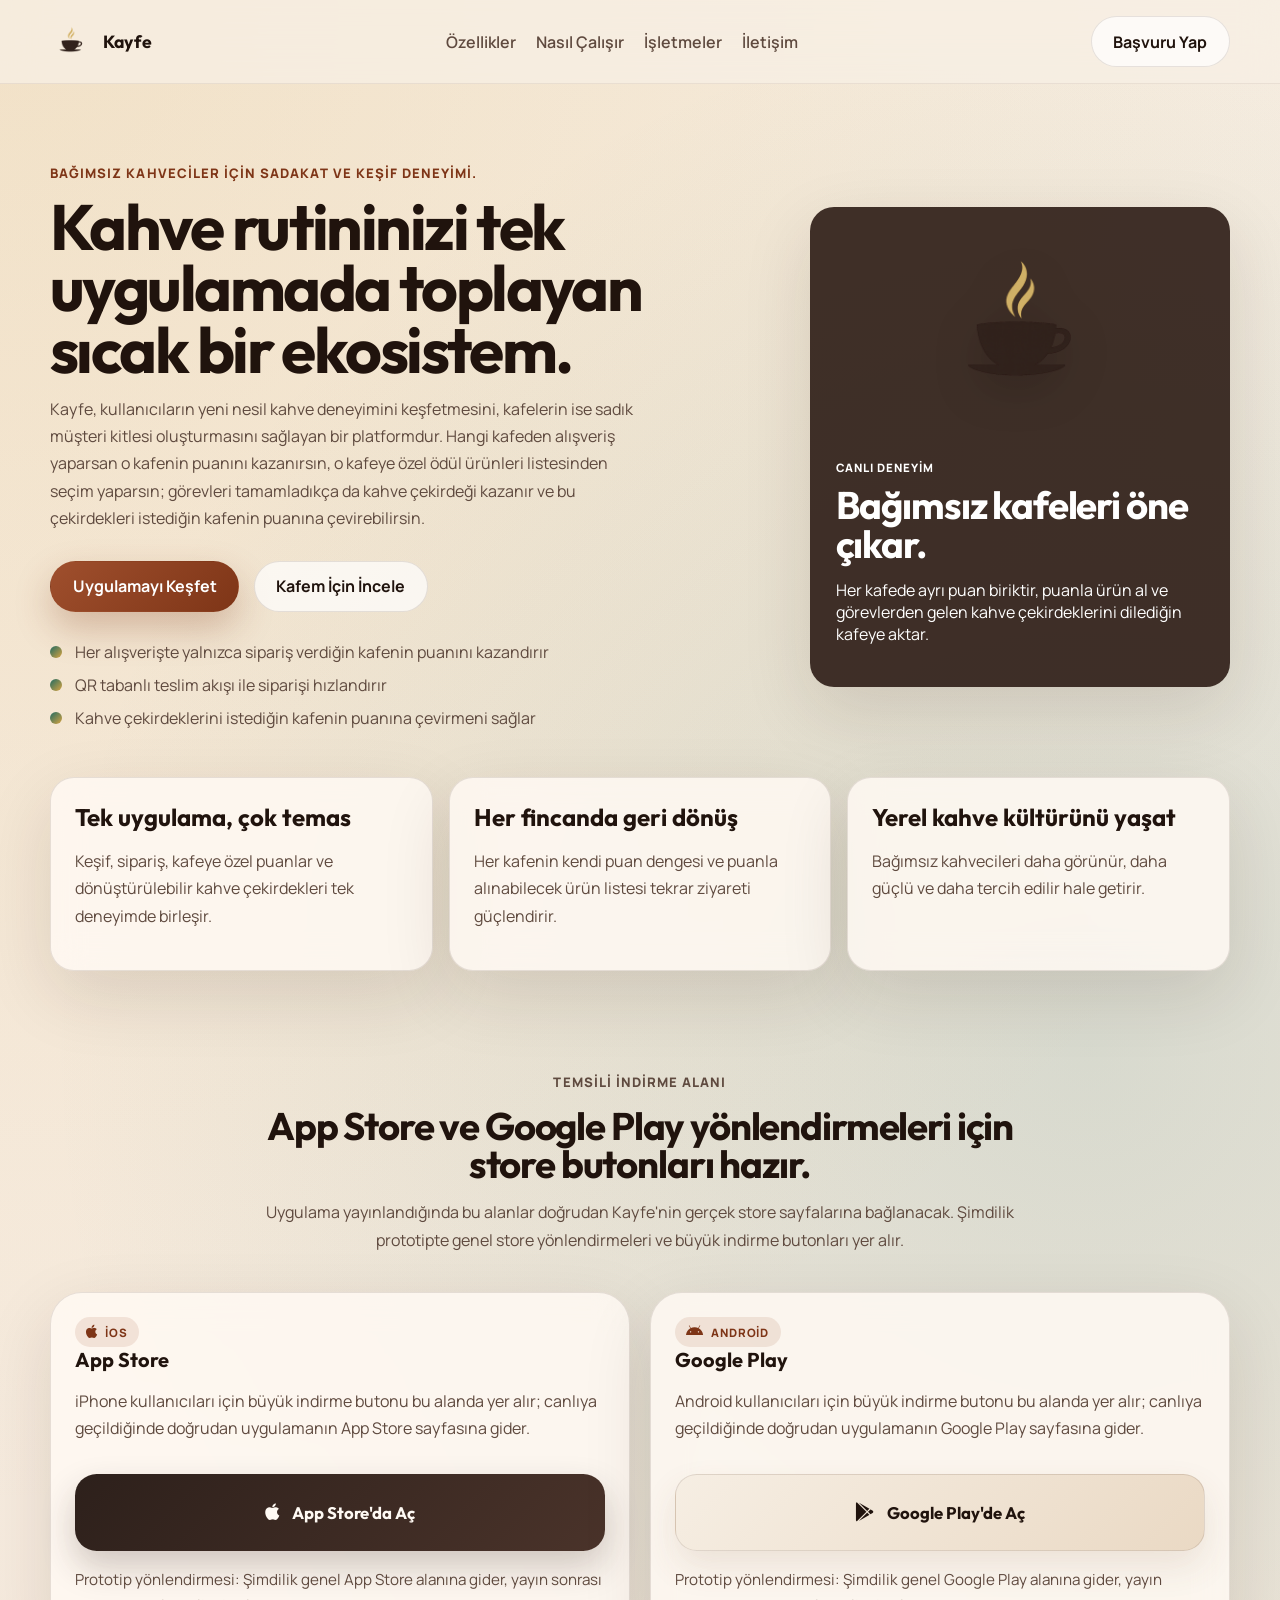
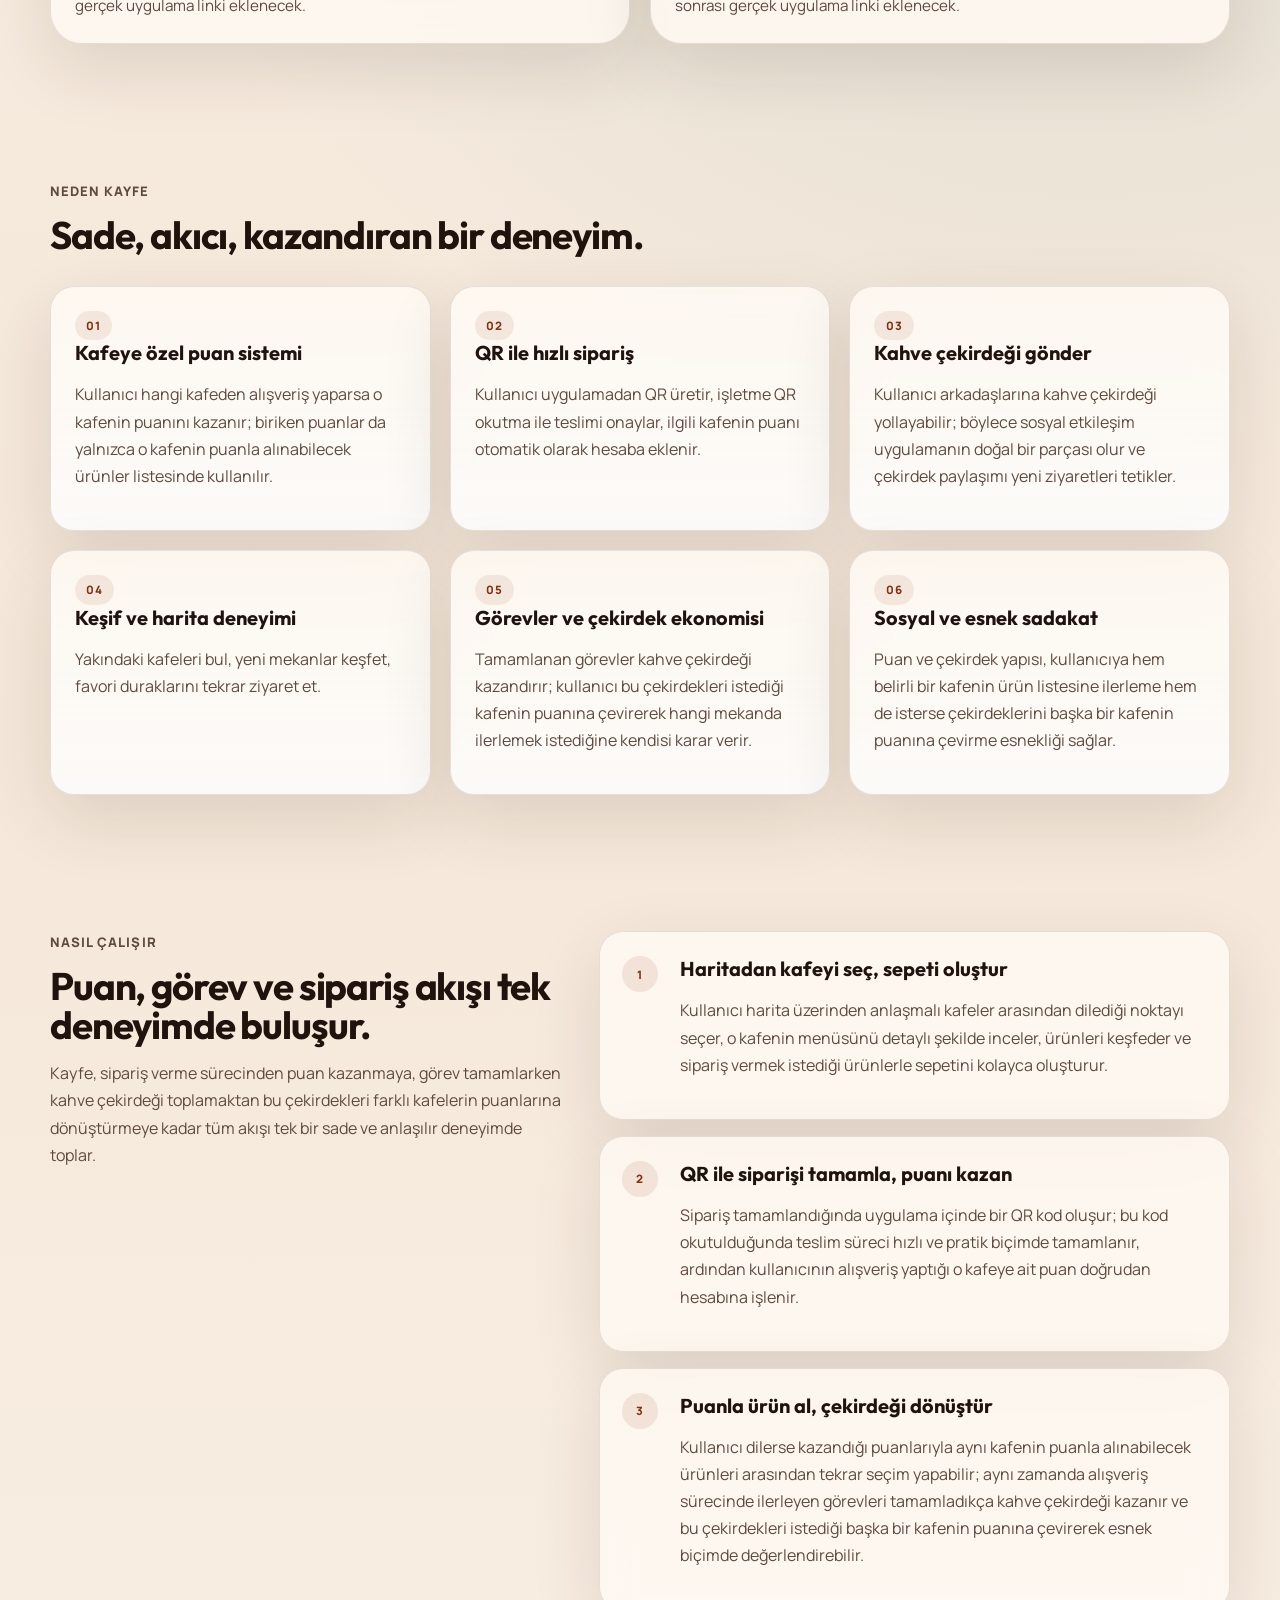
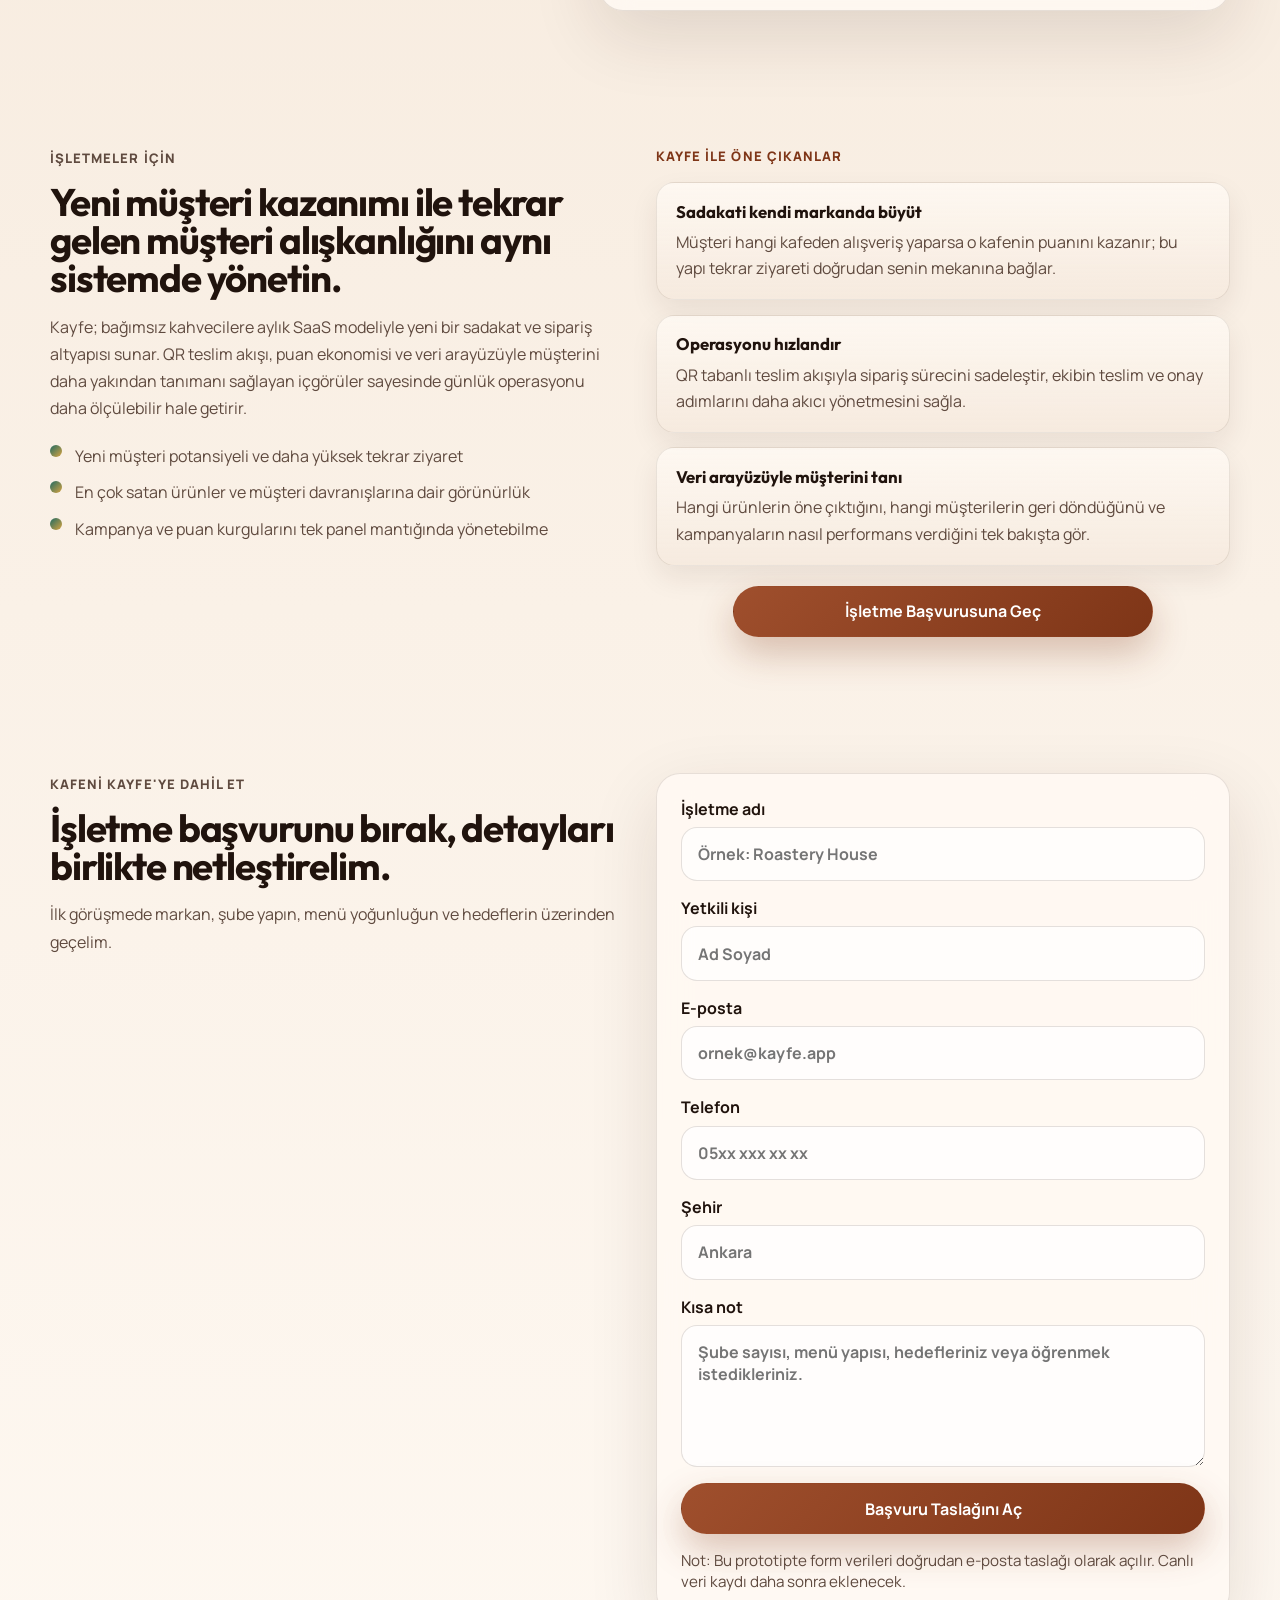
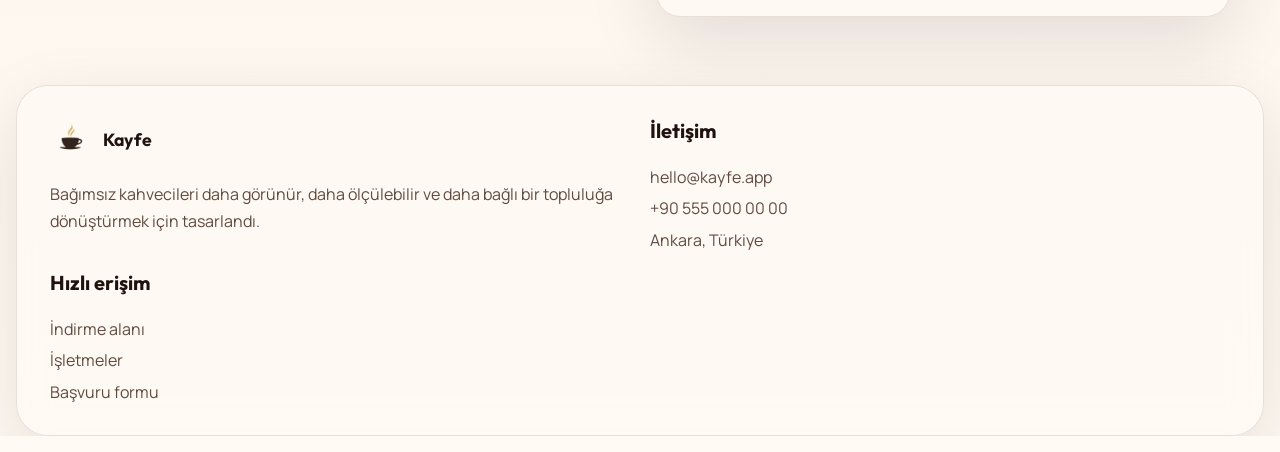
==== index.html @ 82a454d1 "content changes" ====
<!DOCTYPE html>
<html lang="tr">
<head>
    <meta charset="UTF-8">
    <meta name="viewport" content="width=device-width, initial-scale=1.0">
    <meta name="description" content="Kayfe, bağımsız kahvecileri tek platformda buluşturan sadakat ve sipariş deneyimi için hazırlanan landing page prototipidir.">
    <title>Kayfe | Bağımsız Kahveciler İçin Yeni Nesil Deneyim</title>
    <link rel="icon" type="image/png" href="imgs/kayfe-favicon.png">
    <link rel="preconnect" href="https://fonts.googleapis.com">
    <link rel="preconnect" href="https://fonts.gstatic.com" crossorigin>
    <link rel="stylesheet" href="https://cdnjs.cloudflare.com/ajax/libs/font-awesome/6.7.2/css/all.min.css" integrity="sha512-Evv84Mr4kqVGRNSgIGL/F/aIDqQb7xQ2vcrdIwxfjThSH8CSR7PBEakCr51Ck+w+/U6swU2Im1vVX0SVk9ABhg==" crossorigin="anonymous" referrerpolicy="no-referrer">
    <link href="https://fonts.googleapis.com/css2?family=Outfit:wght@300;400;500;600;700;800&family=Manrope:wght@400;500;600;700&display=swap" rel="stylesheet">
    <link rel="stylesheet" href="css/styles.css">
</head>
<body>
    <div class="page-shell">
        <header class="site-header">
            <div class="container nav-wrap">
                <a class="brand" href="#hero" aria-label="Kayfe ana sayfa">
                    <span class="brand-mark">
                        <img src="imgs/kayfe-logo.png" alt="Kayfe logosu">
                    </span>
                    <span class="brand-text">Kayfe</span>
                </a>
                <nav class="site-nav" aria-label="Ana navigasyon">
                    <a href="#features">Özellikler</a>
                    <a href="#how-it-works">Nasıl Çalışır</a>
                    <a href="#business">İşletmeler</a>
                    <a href="#contact">İletişim</a>
                </nav>
                <a class="button button-secondary nav-cta" href="#application">Başvuru Yap</a>
            </div>
        </header>

        <main>
            <section class="hero" id="hero">
                <div class="container hero-grid">
                    <div class="hero-copy">
                        <p class="eyebrow">Bağımsız kahveciler için sadakat ve keşif deneyimi.</p>
                        <h1>Kahve rutininizi tek uygulamada toplayan sıcak bir ekosistem.</h1>
                        <p class="hero-text">Kayfe, kullanıcıların yeni nesil kahve deneyimini keşfetmesini, kafelerin ise sadık müşteri kitlesi oluşturmasını sağlayan bir platformdur. Hangi kafeden alışveriş yaparsan o kafenin puanını kazanırsın, o kafeye özel ödül ürünleri listesinden seçim yaparsın; görevleri tamamladıkça da kahve çekirdeği kazanır ve bu çekirdekleri istediğin kafenin puanına çevirebilirsin.</p>
                        <div class="hero-actions">
                            <a class="button button-primary" href="#downloads">Uygulamayı Keşfet</a>
                            <a class="button button-ghost" href="#business">Kafem İçin İncele</a>
                        </div>
                        <ul class="hero-points" aria-label="Önemli avantajlar">
                            <li>Her alışverişte yalnızca sipariş verdiğin kafenin puanını kazandırır</li>
                            <li>QR tabanlı teslim akışı ile siparişi hızlandırır</li>
                            <li>Kahve çekirdeklerini istediğin kafenin puanına çevirmeni sağlar</li>
                        </ul>
                    </div>

                    <div class="hero-visual" aria-label="Kayfe uygulama önizlemesi">
                        <div class="hero-card hero-card-primary">
                            <div class="hero-emblem" aria-hidden="true">
                                <img src="imgs/kayfe-logo.png" alt="">
                            </div>
                            <p class="card-kicker">Canlı deneyim</p>
                            <h2>Bağımsız kafeleri öne çıkar.</h2>
                            <p>Her kafede ayrı puan biriktir, puanla ürün al ve görevlerden gelen kahve çekirdeklerini dilediğin kafeye aktar.</p>
                        </div>
                    </div>
                </div>
            </section>

            <section class="stats-strip" aria-label="Kayfe değerleri">
                <div class="container stats-grid">
                    <article>
                        <strong>Tek uygulama, çok temas</strong>
                        <p>Keşif, sipariş, kafeye özel puanlar ve dönüştürülebilir kahve çekirdekleri tek deneyimde birleşir.</p>
                    </article>
                    <article>
                        <strong>Her fincanda geri dönüş</strong>
                        <p>Her kafenin kendi puan dengesi ve puanla alınabilecek ürün listesi tekrar ziyareti güçlendirir.</p>
                    </article>
                    <article>
                        <strong>Yerel kahve kültürünü yaşat</strong>
                        <p>Bağımsız kahvecileri daha görünür, daha güçlü ve daha tercih edilir hale getirir.</p>
                    </article>
                </div>
            </section>

            <section class="section downloads" id="downloads">
                <div class="container">
                    <div class="section-heading centered">
                        <p class="eyebrow">Temsili indirme alanı</p>
                        <h2>App Store ve Google Play yönlendirmeleri için store butonları hazır.</h2>
                        <p>Uygulama yayınlandığında bu alanlar doğrudan Kayfe'nin gerçek store sayfalarına bağlanacak. Şimdilik prototipte genel store yönlendirmeleri ve büyük indirme butonları yer alır.</p>
                    </div>
                    <div class="download-grid">
                        <article class="qr-card">
                            <div class="qr-copy">
                                <span class="store-badge">
                                    <i class="fa-brands fa-apple" aria-hidden="true"></i>
                                    <span>iOS</span>
                                </span>
                                <h3>App Store</h3>
                                <p>iPhone kullanıcıları için büyük indirme butonu bu alanda yer alır; canlıya geçildiğinde doğrudan uygulamanın App Store sayfasına gider.</p>
                            </div>
                            <a class="store-cta store-cta-apple" href="https://apps.apple.com/" target="_blank" rel="noopener noreferrer" aria-label="App Store alanına git">
                                <i class="fa-brands fa-apple" aria-hidden="true"></i>
                                <span>App Store'da Aç</span>
                            </a>
                            <p class="qr-note">Prototip yönlendirmesi: Şimdilik genel App Store alanına gider, yayın sonrası gerçek uygulama linki eklenecek.</p>
                        </article>
                        <article class="qr-card">
                            <div class="qr-copy">
                                <span class="store-badge">
                                    <i class="fa-brands fa-android" aria-hidden="true"></i>
                                    <span>Android</span>
                                </span>
                                <h3>Google Play</h3>
                                <p>Android kullanıcıları için büyük indirme butonu bu alanda yer alır; canlıya geçildiğinde doğrudan uygulamanın Google Play sayfasına gider.</p>
                            </div>
                            <a class="store-cta store-cta-google" href="https://play.google.com/store" target="_blank" rel="noopener noreferrer" aria-label="Google Play alanına git">
                                <i class="fa-brands fa-google-play" aria-hidden="true"></i>
                                <span>Google Play'de Aç</span>
                            </a>
                            <p class="qr-note">Prototip yönlendirmesi: Şimdilik genel Google Play alanına gider, yayın sonrası gerçek uygulama linki eklenecek.</p>
                        </article>
                    </div>
                </div>
            </section>

            <section class="section features" id="features">
                <div class="container">
                    <div class="section-heading">
                        <p class="eyebrow">Neden Kayfe</p>
                        <h2>Sade, akıcı, kazandıran bir deneyim.</h2>
                    </div>
                    <div class="feature-grid">
                        <article class="feature-card accent-a">
                            <span class="feature-index">01</span>
                            <h3>Kafeye özel puan sistemi</h3>
                            <p>Kullanıcı hangi kafeden alışveriş yaparsa o kafenin puanını kazanır; biriken puanlar da yalnızca o kafenin puanla alınabilecek ürünler listesinde kullanılır.</p>
                        </article>
                        <article class="feature-card accent-b">
                            <span class="feature-index">02</span>
                            <h3>QR ile hızlı sipariş</h3>
                            <p>Kullanıcı uygulamadan QR üretir, işletme QR okutma ile teslimi onaylar, ilgili kafenin puanı otomatik olarak hesaba eklenir.</p>
                        </article>
                        <article class="feature-card accent-c">
                            <span class="feature-index">03</span>
                            <h3>Kahve çekirdeği gönder</h3>
                            <p>Kullanıcı arkadaşlarına kahve çekirdeği yollayabilir; böylece sosyal etkileşim uygulamanın doğal bir parçası olur ve çekirdek paylaşımı yeni ziyaretleri tetikler.</p>
                        </article>
                        <article class="feature-card accent-d">
                            <span class="feature-index">04</span>
                            <h3>Keşif ve harita deneyimi</h3>
                            <p>Yakındaki kafeleri bul, yeni mekanlar keşfet, favori duraklarını tekrar ziyaret et.</p>
                        </article>
                        <article class="feature-card accent-e">
                            <span class="feature-index">05</span>
                            <h3>Görevler ve çekirdek ekonomisi</h3>
                            <p>Tamamlanan görevler kahve çekirdeği kazandırır; kullanıcı bu çekirdekleri istediği kafenin puanına çevirerek hangi mekanda ilerlemek istediğine kendisi karar verir.</p>
                        </article>
                        <article class="feature-card accent-f">
                            <span class="feature-index">06</span>
                            <h3>Sosyal ve esnek sadakat</h3>
                            <p>Puan ve çekirdek yapısı, kullanıcıya hem belirli bir kafenin ürün listesine ilerleme hem de isterse çekirdeklerini başka bir kafenin puanına çevirme esnekliği sağlar.</p>
                        </article>
                    </div>
                </div>
            </section>

            <section class="section how-it-works" id="how-it-works">
                <div class="container how-grid">
                    <div class="section-heading">
                        <p class="eyebrow">Nasıl Çalışır</p>
                        <h2>Puan, görev ve sipariş akışı tek deneyimde buluşur.</h2>
                        <p>Kayfe, sipariş verme sürecinden puan kazanmaya, görev tamamlarken kahve çekirdeği toplamaktan bu çekirdekleri farklı kafelerin puanlarına dönüştürmeye kadar tüm akışı tek bir sade ve anlaşılır deneyimde toplar.</p>
                    </div>
                    <div class="steps">
                        <article class="step-card">
                            <span class="step-number">1</span>
                            <h3>Haritadan kafeyi seç, sepeti oluştur</h3>
                            <p>Kullanıcı harita üzerinden anlaşmalı kafeler arasından dilediği noktayı seçer, o kafenin menüsünü detaylı şekilde inceler, ürünleri keşfeder ve sipariş vermek istediği ürünlerle sepetini kolayca oluşturur.</p>
                        </article>
                        <article class="step-card">
                            <span class="step-number">2</span>
                            <h3>QR ile siparişi tamamla, puanı kazan</h3>
                            <p>Sipariş tamamlandığında uygulama içinde bir QR kod oluşur; bu kod okutulduğunda teslim süreci hızlı ve pratik biçimde tamamlanır, ardından kullanıcının alışveriş yaptığı o kafeye ait puan doğrudan hesabına işlenir.</p>
                        </article>
                        <article class="step-card">
                            <span class="step-number">3</span>
                            <h3>Puanla ürün al, çekirdeği dönüştür</h3>
                            <p>Kullanıcı dilerse kazandığı puanlarıyla aynı kafenin puanla alınabilecek ürünleri arasından tekrar seçim yapabilir; aynı zamanda alışveriş sürecinde ilerleyen görevleri tamamladıkça kahve çekirdeği kazanır ve bu çekirdekleri istediği başka bir kafenin puanına çevirerek esnek biçimde değerlendirebilir.</p>
                        </article>
                    </div>
                </div>
            </section>

            <section class="section business" id="business">
                <div class="container business-grid">
                    <div class="business-copy">
                        <p class="eyebrow">İşletmeler için</p>
                        <h2>Yeni müşteri kazanımı ile tekrar gelen müşteri alışkanlığını aynı sistemde yönetin.</h2>
                        <p>Kayfe; bağımsız kahvecilere aylık SaaS modeliyle yeni bir sadakat ve sipariş altyapısı sunar. QR teslim akışı, puan ekonomisi ve veri arayüzüyle müşterini daha yakından tanımanı sağlayan içgörüler sayesinde günlük operasyonu daha ölçülebilir hale getirir.</p>
                        <ul class="check-list">
                            <li>Yeni müşteri potansiyeli ve daha yüksek tekrar ziyaret</li>
                            <li>En çok satan ürünler ve müşteri davranışlarına dair görünürlük</li>
                            <li>Kampanya ve puan kurgularını tek panel mantığında yönetebilme</li>
                        </ul>
                    </div>
                    <aside class="business-panel">
                        <div class="business-stack">
                            <p class="eyebrow business-panel-eyebrow">Kayfe ile öne çıkanlar</p>
                            <article class="business-mini-card">
                                <strong>Sadakati kendi markanda büyüt</strong>
                                <p>Müşteri hangi kafeden alışveriş yaparsa o kafenin puanını kazanır; bu yapı tekrar ziyareti doğrudan senin mekanına bağlar.</p>
                            </article>
                            <article class="business-mini-card">
                                <strong>Operasyonu hızlandır</strong>
                                <p>QR tabanlı teslim akışıyla sipariş sürecini sadeleştir, ekibin teslim ve onay adımlarını daha akıcı yönetmesini sağla.</p>
                            </article>
                            <article class="business-mini-card">
                                <strong>Veri arayüzüyle müşterini tanı</strong>
                                <p>Hangi ürünlerin öne çıktığını, hangi müşterilerin geri döndüğünü ve kampanyaların nasıl performans verdiğini tek bakışta gör.</p>
                            </article>
                        </div>
                        <a class="button button-primary button-full" href="#application">İşletme Başvurusuna Geç</a>
                    </aside>
                </div>
            </section>

            <section class="section application" id="application">
                <div class="container application-grid">
                    <div class="application-copy">
                        <p class="eyebrow">Kafeni Kayfe'ye dahil et</p>
                        <h2>İşletme başvurunu bırak, detayları birlikte netleştirelim.</h2>
                        <p>İlk görüşmede markan, şube yapın, menü yoğunluğun ve hedeflerin üzerinden geçelim.</p>
                    </div>
                    <form class="application-form" action="mailto:partners@kayfe.app?subject=Kayfe%20İşletme%20Başvurusu" method="post" enctype="text/plain">
                        <label>
                            İşletme adı
                            <input type="text" name="İşletme Adı" placeholder="Örnek: Roastery House" required>
                        </label>
                        <label>
                            Yetkili kişi
                            <input type="text" name="Yetkili Kişi" placeholder="Ad Soyad" required>
                        </label>
                        <label>
                            E-posta
                            <input type="email" name="E-posta" placeholder="ornek@kayfe.app" required>
                        </label>
                        <label>
                            Telefon
                            <input type="tel" name="Telefon" placeholder="05xx xxx xx xx" required>
                        </label>
                        <label>
                            Şehir
                            <input type="text" name="Şehir" placeholder="Ankara" required>
                        </label>
                        <label>
                            Kısa not
                            <textarea name="Not" rows="5" placeholder="Şube sayısı, menü yapısı, hedefleriniz veya öğrenmek istedikleriniz."></textarea>
                        </label>
                        <button class="button button-primary button-full" type="submit">Başvuru Taslağını Aç</button>
                        <p class="form-note">Not: Bu prototipte form verileri doğrudan e-posta taslağı olarak açılır. Canlı veri kaydı daha sonra eklenecek.</p>
                    </form>
                </div>
            </section>
        </main>

        <footer class="site-footer" id="contact">
            <div class="container footer-grid">
                <div>
                    <a class="brand footer-brand" href="#hero">
                        <span class="brand-mark">
                            <img src="imgs/kayfe-logo.png" alt="Kayfe logosu">
                        </span>
                        <span class="brand-text">Kayfe</span>
                    </a>
                    <p>Bağımsız kahvecileri daha görünür, daha ölçülebilir ve daha bağlı bir topluluğa dönüştürmek için tasarlandı.</p>
                </div>
                <div>
                    <h3>İletişim</h3>
                    <ul class="footer-list">
                        <li><a href="mailto:hello@kayfe.app">hello@kayfe.app</a></li>
                        <li><a href="tel:+905550000000">+90 555 000 00 00</a></li>
                        <li>Ankara, Türkiye</li>
                    </ul>
                </div>
                <div>
                    <h3>Hızlı erişim</h3>
                    <ul class="footer-list">
                        <li><a href="#downloads">İndirme alanı</a></li>
                        <li><a href="#business">İşletmeler</a></li>
                        <li><a href="#application">Başvuru formu</a></li>
                    </ul>
                </div>
            </div>
        </footer>
    </div>
</body>
</html>
---- css/styles.css ----
:root {
    --bg: #f7efe5;
    --bg-soft: #efe1d1;
    --surface: rgba(255, 250, 244, 0.84);
    --surface-strong: #fffaf4;
    --surface-dark: #2c1b14;
    --text: #20130d;
    --text-soft: #5f4a3f;
    --line: rgba(63, 38, 26, 0.12);
    --primary: #9f4f2d;
    --primary-strong: #7e3517;
    --accent: #1f6a62;
    --accent-soft: #d9f0ea;
    --gold: #d9a441;
    --shadow: 0 24px 70px rgba(52, 28, 17, 0.12);
    --radius-xl: 32px;
    --radius-lg: 24px;
    --radius-md: 18px;
    --radius-sm: 12px;
    --container: 1180px;
}

* {
    box-sizing: border-box;
}

html {
    scroll-behavior: smooth;
    scroll-padding-top: 6.5rem;
}

body {
    margin: 0;
    font-family: "Manrope", sans-serif;
    background:
        radial-gradient(circle at top left, rgba(217, 164, 65, 0.18), transparent 28%),
        radial-gradient(circle at 85% 20%, rgba(31, 106, 98, 0.14), transparent 24%),
        linear-gradient(180deg, #f7efe5 0%, #f5e8da 45%, #fffaf4 100%);
    color: var(--text);
}

img {
    display: block;
    width: 100%;
}

a {
    color: inherit;
    text-decoration: none;
}

button,
input,
textarea {
    font: inherit;
}

:focus-visible {
    outline: 3px solid rgba(31, 106, 98, 0.45);
    outline-offset: 3px;
}

.container {
    width: min(calc(100% - 2rem), var(--container));
    margin: 0 auto;
}

.page-shell {
    position: relative;
    overflow: clip;
}

.site-header {
    position: sticky;
    top: 0;
    z-index: 20;
    backdrop-filter: blur(18px);
    background: rgba(247, 239, 229, 0.75);
    border-bottom: 1px solid rgba(63, 38, 26, 0.08);
}

.nav-wrap {
    display: flex;
    align-items: center;
    justify-content: space-between;
    gap: 1rem;
    padding: 1rem 0;
}

.brand {
    display: inline-flex;
    align-items: center;
    gap: 0.7rem;
    font-family: "Outfit", sans-serif;
    font-weight: 700;
    letter-spacing: 0.02em;
}

.brand-mark {
    width: 2.6rem;
    height: 2.6rem;
    display: grid;
    place-items: center;
}

.brand-mark img {
    width: 100%;
    height: 100%;
    object-fit: contain;
}

.brand-text {
    font-size: 1.1rem;
}

.site-nav {
    display: flex;
    flex-wrap: wrap;
    justify-content: center;
    gap: 1.25rem;
    color: var(--text-soft);
}

.site-nav a {
    font-weight: 600;
}

.site-nav a:hover {
    color: var(--text);
}

.button {
    display: inline-flex;
    align-items: center;
    justify-content: center;
    min-height: 3.2rem;
    padding: 0.85rem 1.35rem;
    border-radius: 999px;
    border: 1px solid transparent;
    font-weight: 700;
    transition: transform 180ms ease, background-color 180ms ease, border-color 180ms ease, color 180ms ease;
}

.button:hover {
    transform: translateY(-1px);
}

.button-primary {
    background: linear-gradient(135deg, var(--primary), var(--primary-strong));
    color: #fff;
    box-shadow: 0 16px 36px rgba(126, 53, 23, 0.28);
}

.button-secondary,
.button-ghost {
    background: rgba(255, 255, 255, 0.7);
    border-color: rgba(63, 38, 26, 0.12);
    color: var(--text);
}

.button-full {
    width: 100%;
}

.hero {
    padding: 5rem 0 3rem;
}

.hero-grid,
.business-grid,
.application-grid,
.faq-grid,
.how-grid {
    display: grid;
    gap: 2rem;
}

.hero-grid {
    grid-template-columns: 1.05fr 0.95fr;
    align-items: center;
}

.eyebrow {
    margin: 0 0 0.85rem;
    color: var(--primary-strong);
    font-weight: 800;
    letter-spacing: 0.08em;
    text-transform: uppercase;
    font-size: 0.82rem;
}

h1,
h2,
h3,
strong {
    font-family: "Outfit", sans-serif;
}

h1 {
    margin: 0;
    font-size: clamp(2.8rem, 5vw, 5.2rem);
    line-height: 0.96;
    letter-spacing: -0.04em;
}

h2 {
    margin: 0;
    font-size: clamp(2rem, 3vw, 3.3rem);
    line-height: 1;
    letter-spacing: -0.03em;
}

h3 {
    margin: 0;
    font-size: 1.25rem;
}

.hero-text,
.section-heading p,
.business-copy p,
.application-copy p,
.footer-grid p,
.qr-card p,
.feature-card p,
.step-card p,
.faq-list p,
.stats-grid p,
.panel-metric span {
    color: var(--text-soft);
    line-height: 1.7;
}

.hero-actions {
    display: flex;
    flex-wrap: wrap;
    gap: 0.9rem;
    margin: 1.8rem 0;
}

.hero-points {
    display: grid;
    gap: 0.7rem;
    padding: 0;
    margin: 1.8rem 0 0;
    list-style: none;
}

.hero-points li {
    display: flex;
    align-items: center;
    gap: 0.8rem;
    color: var(--text-soft);
}

.hero-points li::before,
.check-list li::before {
    content: "";
    width: 0.75rem;
    height: 0.75rem;
    border-radius: 50%;
    background: linear-gradient(135deg, var(--accent), var(--gold));
    flex: none;
}

.hero-visual {
    display: flex;
    align-items: flex-start;
    justify-content: flex-end;
}

.hero-card {
    position: relative;
    width: min(420px, 100%);
    padding: 1.6rem;
    border-radius: var(--radius-lg);
    background: rgba(44, 27, 20, 0.9);
    color: #fff;
    box-shadow: var(--shadow);
    z-index: 3;
}

.hero-emblem {
    width: 12rem;
    height: 12rem;
    display: grid;
    place-items: center;
    margin: 0 auto 1.5rem;
}

.hero-emblem img {
    width: 100%;
    height: 100%;
    object-fit: contain;
    filter: drop-shadow(0 12px 22px rgba(0, 0, 0, 0.2));
}

.card-kicker,
.panel-label,
.store-badge,
.feature-index,
.step-number {
    display: inline-flex;
    align-items: center;
    justify-content: center;
    font-weight: 800;
    letter-spacing: 0.08em;
    text-transform: uppercase;
    font-size: 0.72rem;
}

.stats-strip {
    padding-bottom: 2rem;
}

.stats-grid {
    display: grid;
    grid-template-columns: repeat(3, 1fr);
    gap: 1rem;
}

.stats-grid article,
.qr-card,
.feature-card,
.step-card,
.business-panel,
.application-form,
.faq-list details,
.site-footer {
    border: 1px solid var(--line);
    background: var(--surface);
    backdrop-filter: blur(16px);
    box-shadow: var(--shadow);
}

.stats-grid article,
.feature-card,
.step-card,
.business-panel,
.application-form,
.qr-card,
.faq-list details {
    border-radius: var(--radius-lg);
    padding: 1.5rem;
}

.stats-grid strong,
.panel-metric strong {
    display: block;
    margin-bottom: 0.45rem;
    font-size: 1.5rem;
}

.section {
    padding: 4.25rem 0;
}

.hero,
.stats-strip,
.section,
.site-footer {
    scroll-margin-top: 6.5rem;
}

.section-heading {
    max-width: 760px;
    margin-bottom: 2rem;
}

.section-heading.centered {
    text-align: center;
    margin-inline: auto;
    margin-bottom: 2.4rem;
}

.download-grid,
.feature-grid,
.footer-grid {
    display: grid;
    gap: 1.2rem;
}

.download-grid {
    grid-template-columns: repeat(2, 1fr);
}

.qr-card {
    display: grid;
    gap: 1rem;
    border-radius: var(--radius-xl);
}

.store-badge,
.feature-index,
.step-number,
.panel-label {
    display: inline-flex;
    align-items: center;
    gap: 0.45rem;
    width: fit-content;
    border-radius: 999px;
    padding: 0.45rem 0.7rem;
    background: rgba(159, 79, 45, 0.12);
    color: var(--primary-strong);
}

.store-badge i {
    font-size: 0.95rem;
    line-height: 1;
}

.store-cta {
    display: inline-flex;
    align-items: center;
    justify-content: center;
    gap: 0.8rem;
    width: 100%;
    min-height: 4.8rem;
    padding: 1rem 1.25rem;
    border-radius: 1.35rem;
    font-family: "Outfit", sans-serif;
    font-size: 1.05rem;
    font-weight: 700;
    text-align: center;
    transition: transform 180ms ease, box-shadow 180ms ease, border-color 180ms ease;
}

.store-cta:hover {
    transform: translateY(-2px);
}

.store-cta i {
    font-size: 1.2rem;
    line-height: 1;
}

.store-cta-apple {
    background: linear-gradient(135deg, #2d201b, #4a332a);
    color: #fffaf4;
    box-shadow: 0 16px 34px rgba(44, 27, 20, 0.22);
}

.store-cta-google {
    background: linear-gradient(135deg, #f6eee3, #ead9c4);
    color: var(--text);
    border: 1px solid rgba(63, 38, 26, 0.12);
    box-shadow: 0 16px 34px rgba(124, 86, 48, 0.12);
}

.qr-note {
    margin: 0;
    font-size: 0.95rem;
}

.feature-grid {
    grid-template-columns: repeat(3, 1fr);
}

.feature-card {
    min-height: 220px;
}

.accent-a,
.accent-b,
.accent-c,
.accent-d,
.accent-e,
.accent-f {
    background: linear-gradient(180deg, rgba(255, 250, 244, 0.84), rgba(252, 251, 249, 0.96));
}

.accent-a h3,
.accent-a p,
.accent-b h3,
.accent-b p,
.accent-c h3,
.accent-c p,
.accent-d h3,
.accent-d p,
.accent-e h3,
.accent-e p,
.accent-f h3,
.accent-f p {
    color: var(--text);
}

.accent-a p,
.accent-b p,
.accent-c p,
.accent-d p,
.accent-e p,
.accent-f p {
    color: var(--text-soft);
}

.accent-a .feature-index,
.accent-b .feature-index,
.accent-c .feature-index,
.accent-d .feature-index,
.accent-e .feature-index,
.accent-f .feature-index {
    background: rgba(159, 79, 45, 0.10);
    color: var(--primary-strong);
}


.how-grid {
    grid-template-columns: 0.9fr 1.1fr;
    align-items: start;
}

.steps {
    display: grid;
    gap: 1rem;
}

.step-card {
    position: relative;
    padding-left: 5rem;
}

.step-number {
    position: absolute;
    left: 1.4rem;
    top: 1.5rem;
    width: 2.25rem;
    height: 2.25rem;
    padding: 0;
}

.business-grid,
.application-grid,
.faq-grid,
.footer-grid {
    grid-template-columns: repeat(2, 1fr);
}

.business-grid {
    align-items: start;
}

.check-list,
.footer-list {
    list-style: none;
    padding: 0;
    margin: 1.4rem 0 0;
}

.check-list {
    display: grid;
    gap: 0.9rem;
}

.check-list li {
    display: flex;
    gap: 0.8rem;
    align-items: flex-start;
    color: var(--text-soft);
}

.business-panel {
    display: grid;
    align-content: space-between;
    gap: 1.25rem;
    width: 100%;
    height: 100%;
    align-self: stretch;
    background: transparent;
    border: 0;
    box-shadow: none;
    backdrop-filter: none;
    padding: 0;
}

.business-stack {
    display: grid;
    gap: 0.9rem;
}

.business-panel-eyebrow {
    margin-bottom: 0.2rem;
}

.business-mini-card {
    padding: 1.1rem 1.2rem;
    border: 1px solid rgba(63, 38, 26, 0.1);
    border-radius: 1.15rem;
    background: linear-gradient(180deg, rgba(255, 250, 244, 0.82), rgba(244, 232, 220, 0.72));
    box-shadow: 0 12px 28px rgba(52, 28, 17, 0.08);
}

.business-mini-card strong {
    display: block;
    margin-bottom: 0.45rem;
    font-size: 1.05rem;
}

.business-mini-card p {
    margin: 0;
    color: var(--text-soft);
    line-height: 1.65;
}

.business-panel .button {
    width: min(100%, 420px);
    margin-inline: auto;
}

.panel-metric + .panel-metric {
    margin-top: 1.4rem;
}

.faq-list {
    display: grid;
    gap: 0.9rem;
}

.faq-list summary {
    cursor: pointer;
    font-family: "Outfit", sans-serif;
    font-size: 1.1rem;
    font-weight: 600;
}

.faq-list p {
    margin: 0.9rem 0 0;
}

.application-form {
    display: grid;
    gap: 1rem;
}

.application-form label {
    display: grid;
    gap: 0.45rem;
    font-weight: 700;
}

.application-form input,
.application-form textarea {
    width: 100%;
    border: 1px solid rgba(63, 38, 26, 0.14);
    border-radius: 1rem;
    background: rgba(255, 255, 255, 0.72);
    padding: 0.95rem 1rem;
    color: var(--text);
}

.application-form textarea {
    resize: vertical;
    min-height: 140px;
}

.form-note {
    margin: 0;
    font-size: 0.95rem;
    color: var(--text-soft);
}

.site-footer {
    margin: 0 1rem 1rem;
    border-radius: var(--radius-xl);
    padding: 2rem 0;
}

.footer-grid h3 {
    margin-bottom: 0.8rem;
}

.footer-list {
    display: grid;
    gap: 0.6rem;
    color: var(--text-soft);
}

.footer-list a:hover {
    color: var(--primary-strong);
}

@media (max-width: 1080px) {
    .hero-grid,
    .how-grid,
    .business-grid,
    .application-grid,
    .faq-grid,
    .footer-grid,
    .feature-grid,
    .download-grid,
    .stats-grid {
        grid-template-columns: 1fr;
    }
}

@media (max-width: 760px) {
    html {
        scroll-padding-top: 0;
    }

    .site-header {
        position: relative;
        top: auto;
        background: linear-gradient(180deg, rgba(247, 239, 229, 0.96), rgba(241, 231, 221, 0.92));
        backdrop-filter: blur(10px);
        border-bottom: 1px solid rgba(63, 38, 26, 0.08);
    }

    .nav-wrap {
        flex-direction: column;
        align-items: stretch;
        gap: 0.75rem;
        padding: 0.75rem 0;
        background: rgba(255, 250, 244, 0.86);
        border: 1px solid rgba(63, 38, 26, 0.1);
        border-radius: 0 0 1.2rem 1.2rem;
        box-shadow: 0 12px 24px rgba(52, 28, 17, 0.08);
        padding-inline: 0.9rem;
    }

    .site-nav {
        justify-content: flex-start;
        flex-wrap: nowrap;
        overflow-x: auto;
        padding-bottom: 0.1rem;
        gap: 0.9rem;
        scrollbar-width: none;
        -ms-overflow-style: none;
    }

    .site-nav::-webkit-scrollbar {
        display: none;
    }

    .site-nav a {
        flex: 0 0 auto;
        white-space: nowrap;
        font-size: 0.95rem;
    }

    .nav-cta {
        display: none;
    }

    .brand-mark {
        width: 2.1rem;
        height: 2.1rem;
    }

    .hero-emblem {
        width: 8.4rem;
        height: 8.4rem;
        margin-bottom: 1rem;
    }

    .hero {
        padding-top: 3rem;
    }

    .business-stack {
        gap: 0.75rem;
    }

    .hero-card {
        position: relative;
        width: 100%;
        margin-bottom: 1rem;
    }

    .section {
        padding: 3.2rem 0;
    }

    .hero,
    .stats-strip,
    .section,
    .site-footer {
        scroll-margin-top: 0;
    }

    .site-footer {
        margin-inline: 0.5rem;
    }
}

@media (max-width: 520px) {
    .container {
        width: min(calc(100% - 1.2rem), var(--container));
    }

    h1 {
        font-size: 2.5rem;
    }

    h2 {
        font-size: 1.85rem;
    }

    .stats-grid article,
    .feature-card,
    .step-card,
    .business-panel,
    .application-form,
    .qr-card,
    .faq-list details {
        padding: 1.2rem;
    }

    .step-card {
        padding-left: 4.5rem;
    }

}
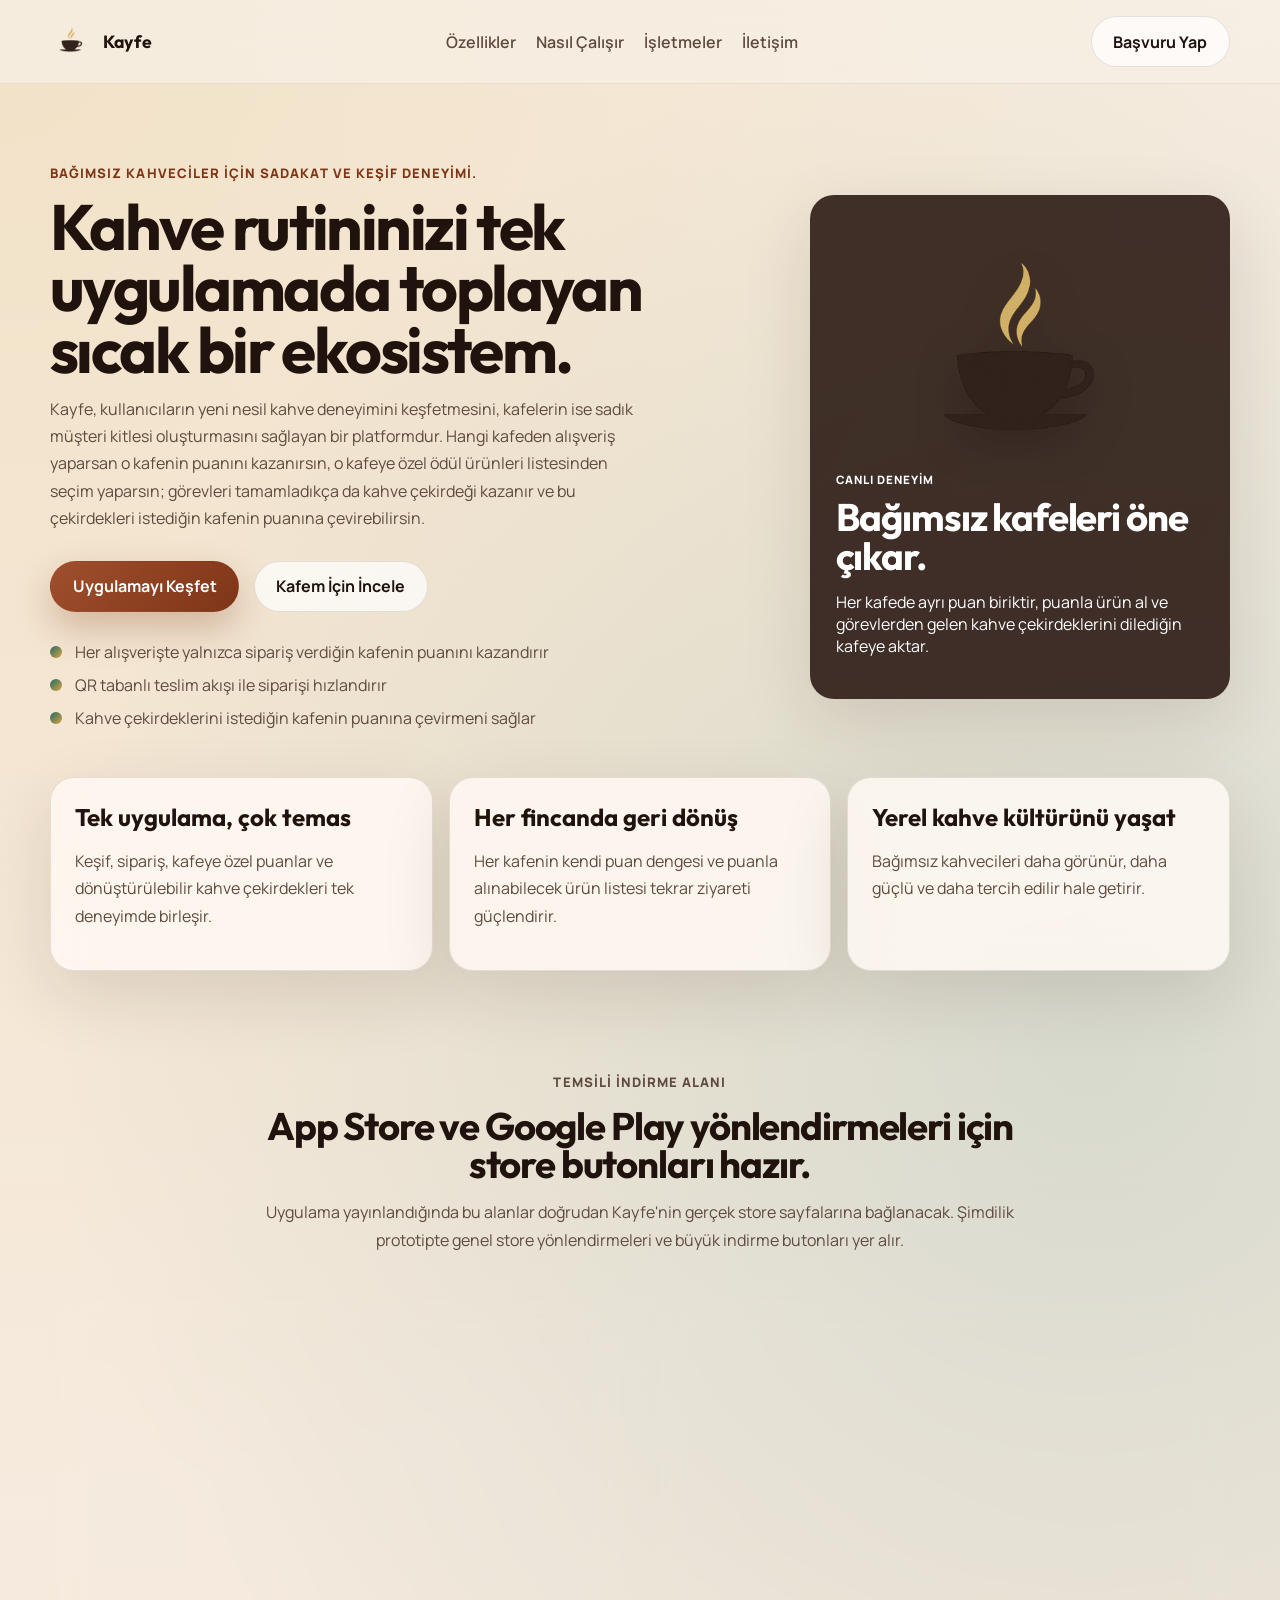
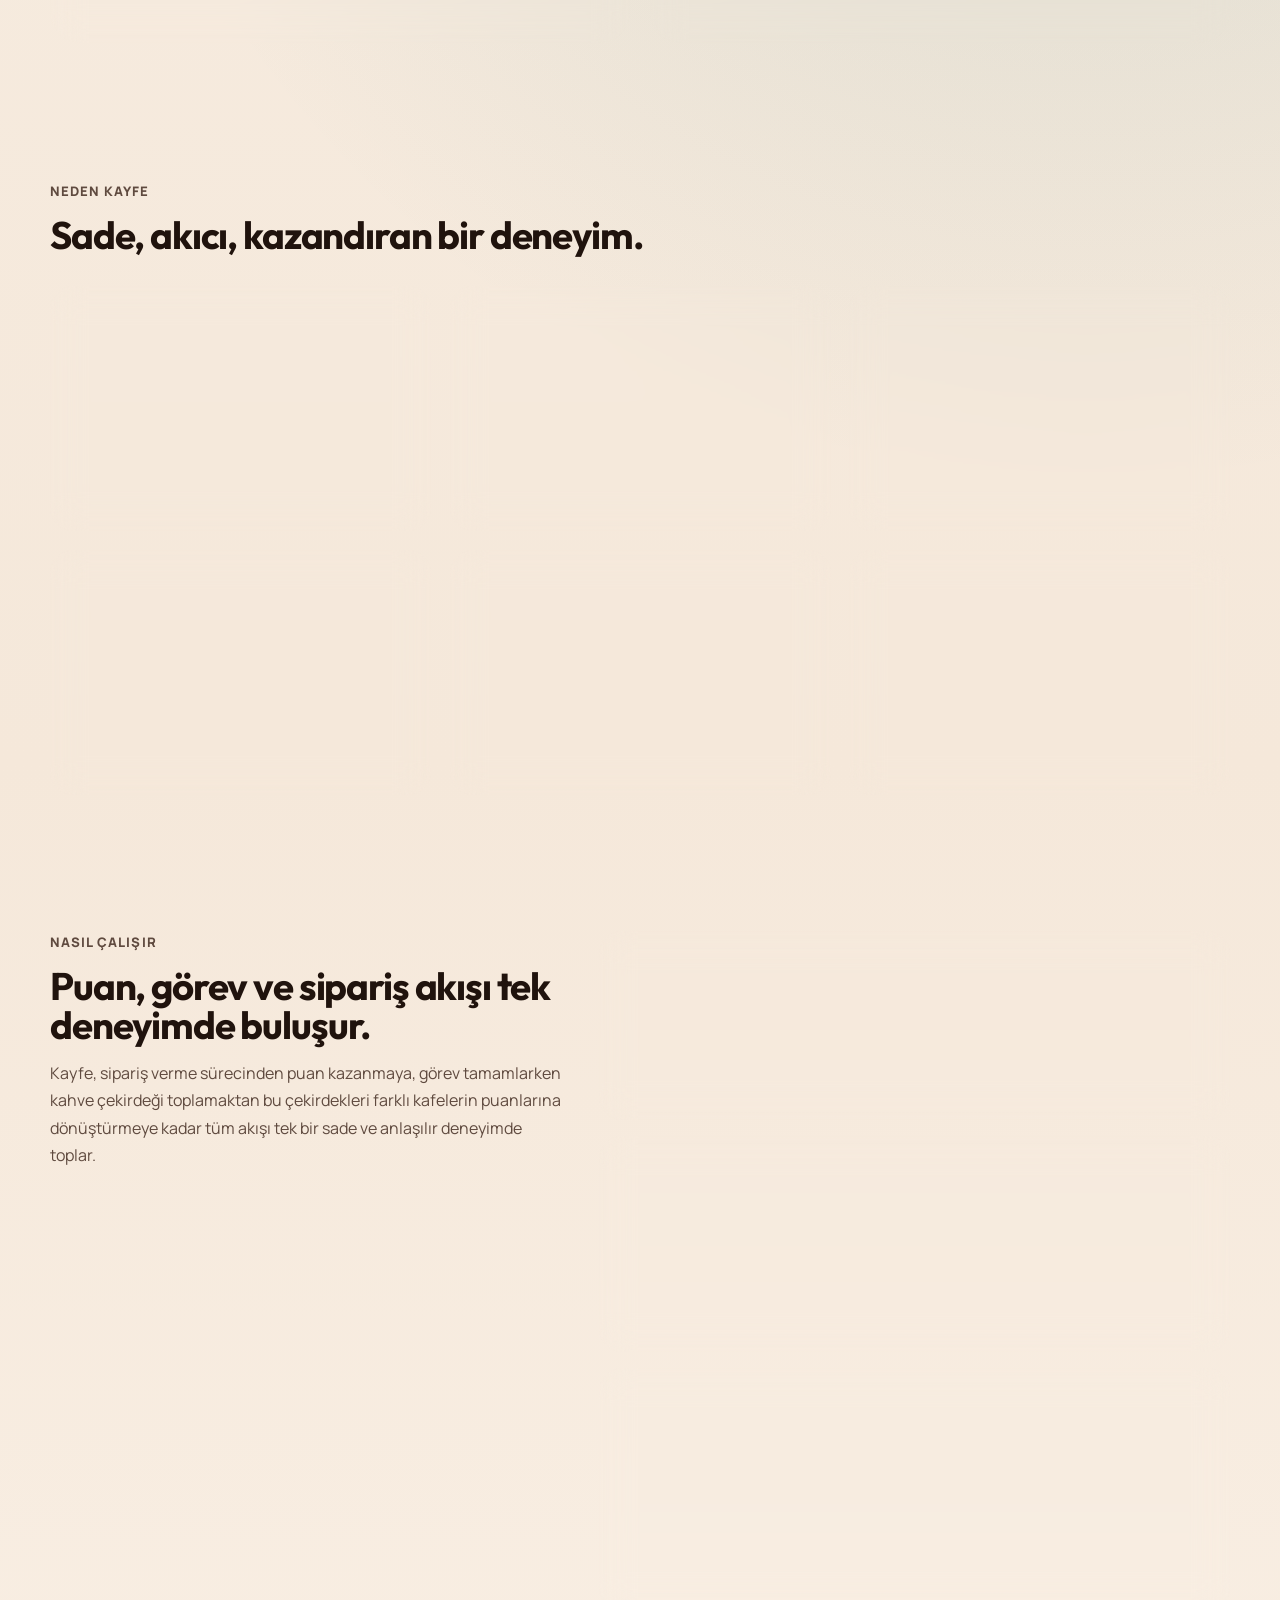
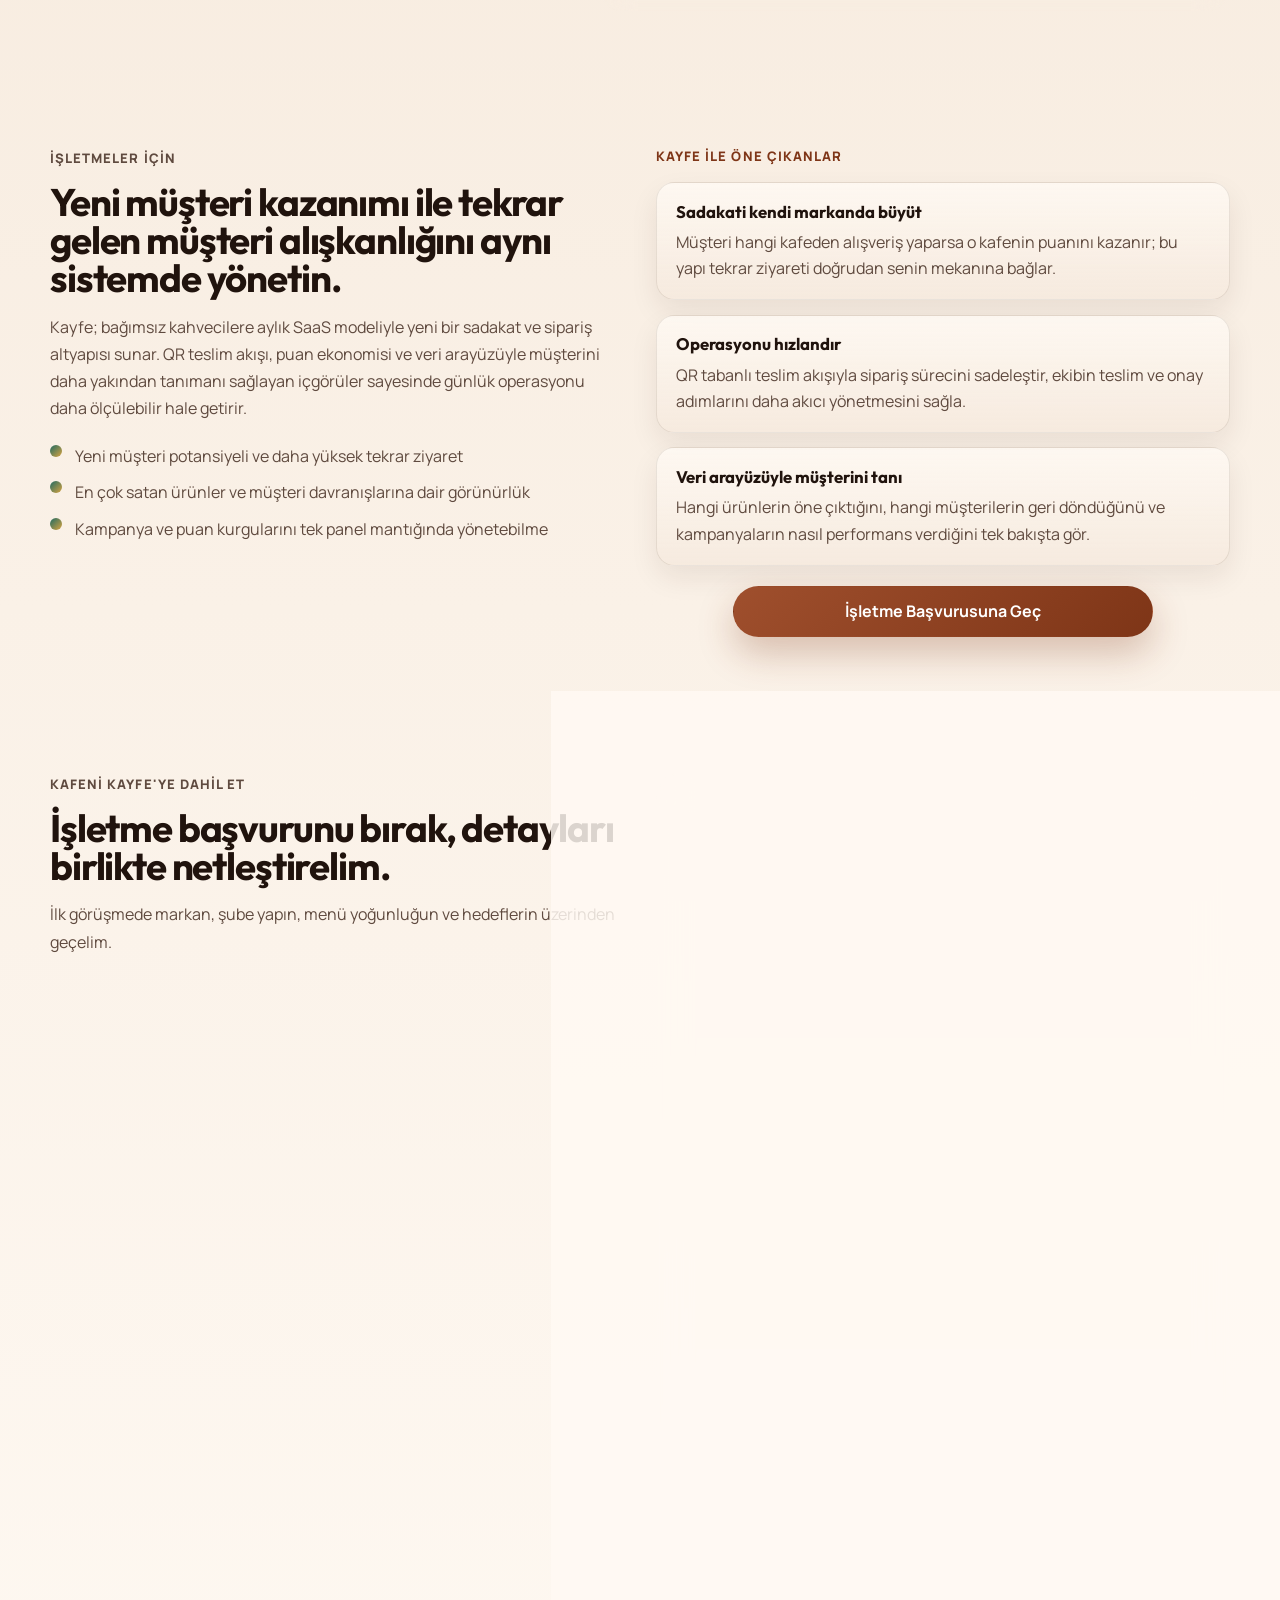
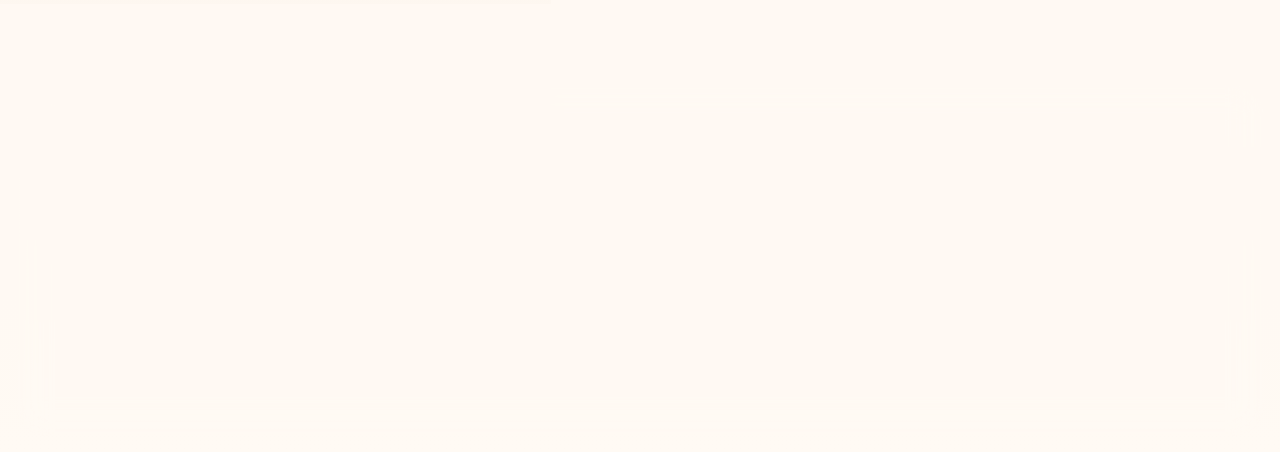
==== commit fa99ea72: "favicon" ====
--- a/index.html
+++ b/index.html
@@ -5,7 +5,7 @@
     <meta name="viewport" content="width=device-width, initial-scale=1.0">
     <meta name="description" content="Kayfe, bağımsız kahvecileri tek platformda buluşturan sadakat ve sipariş deneyimi için hazırlanan landing page prototipidir.">
     <title>Kayfe | Bağımsız Kahveciler İçin Yeni Nesil Deneyim</title>
-    <link rel="icon" type="image/png" href="imgs/kayfe-favicon.png">
+    <link rel="icon" type="image/png" href="imgs/kayfe-favicon-round.png">
     <link rel="preconnect" href="https://fonts.googleapis.com">
     <link rel="preconnect" href="https://fonts.gstatic.com" crossorigin>
     <link rel="stylesheet" href="https://cdnjs.cloudflare.com/ajax/libs/font-awesome/6.7.2/css/all.min.css" integrity="sha512-Evv84Mr4kqVGRNSgIGL/F/aIDqQb7xQ2vcrdIwxfjThSH8CSR7PBEakCr51Ck+w+/U6swU2Im1vVX0SVk9ABhg==" crossorigin="anonymous" referrerpolicy="no-referrer">
--- a/css/styles.css
+++ b/css/styles.css
@@ -280,16 +280,16 @@
 }
 
 .hero-emblem {
-    width: 12rem;
-    height: 12rem;
+    width: 13.5rem;
+    height: 13.5rem;
     display: grid;
     place-items: center;
     margin: 0 auto 1.5rem;
 }
 
 .hero-emblem img {
-    width: 100%;
-    height: 100%;
+    width: 130%;
+    height: 130%;
     object-fit: contain;
     filter: drop-shadow(0 12px 22px rgba(0, 0, 0, 0.2));
 }
@@ -746,8 +746,8 @@
     }
 
     .hero-emblem {
-        width: 8.4rem;
-        height: 8.4rem;
+        width: 9rem;
+        height: 9rem;
         margin-bottom: 1rem;
     }
 
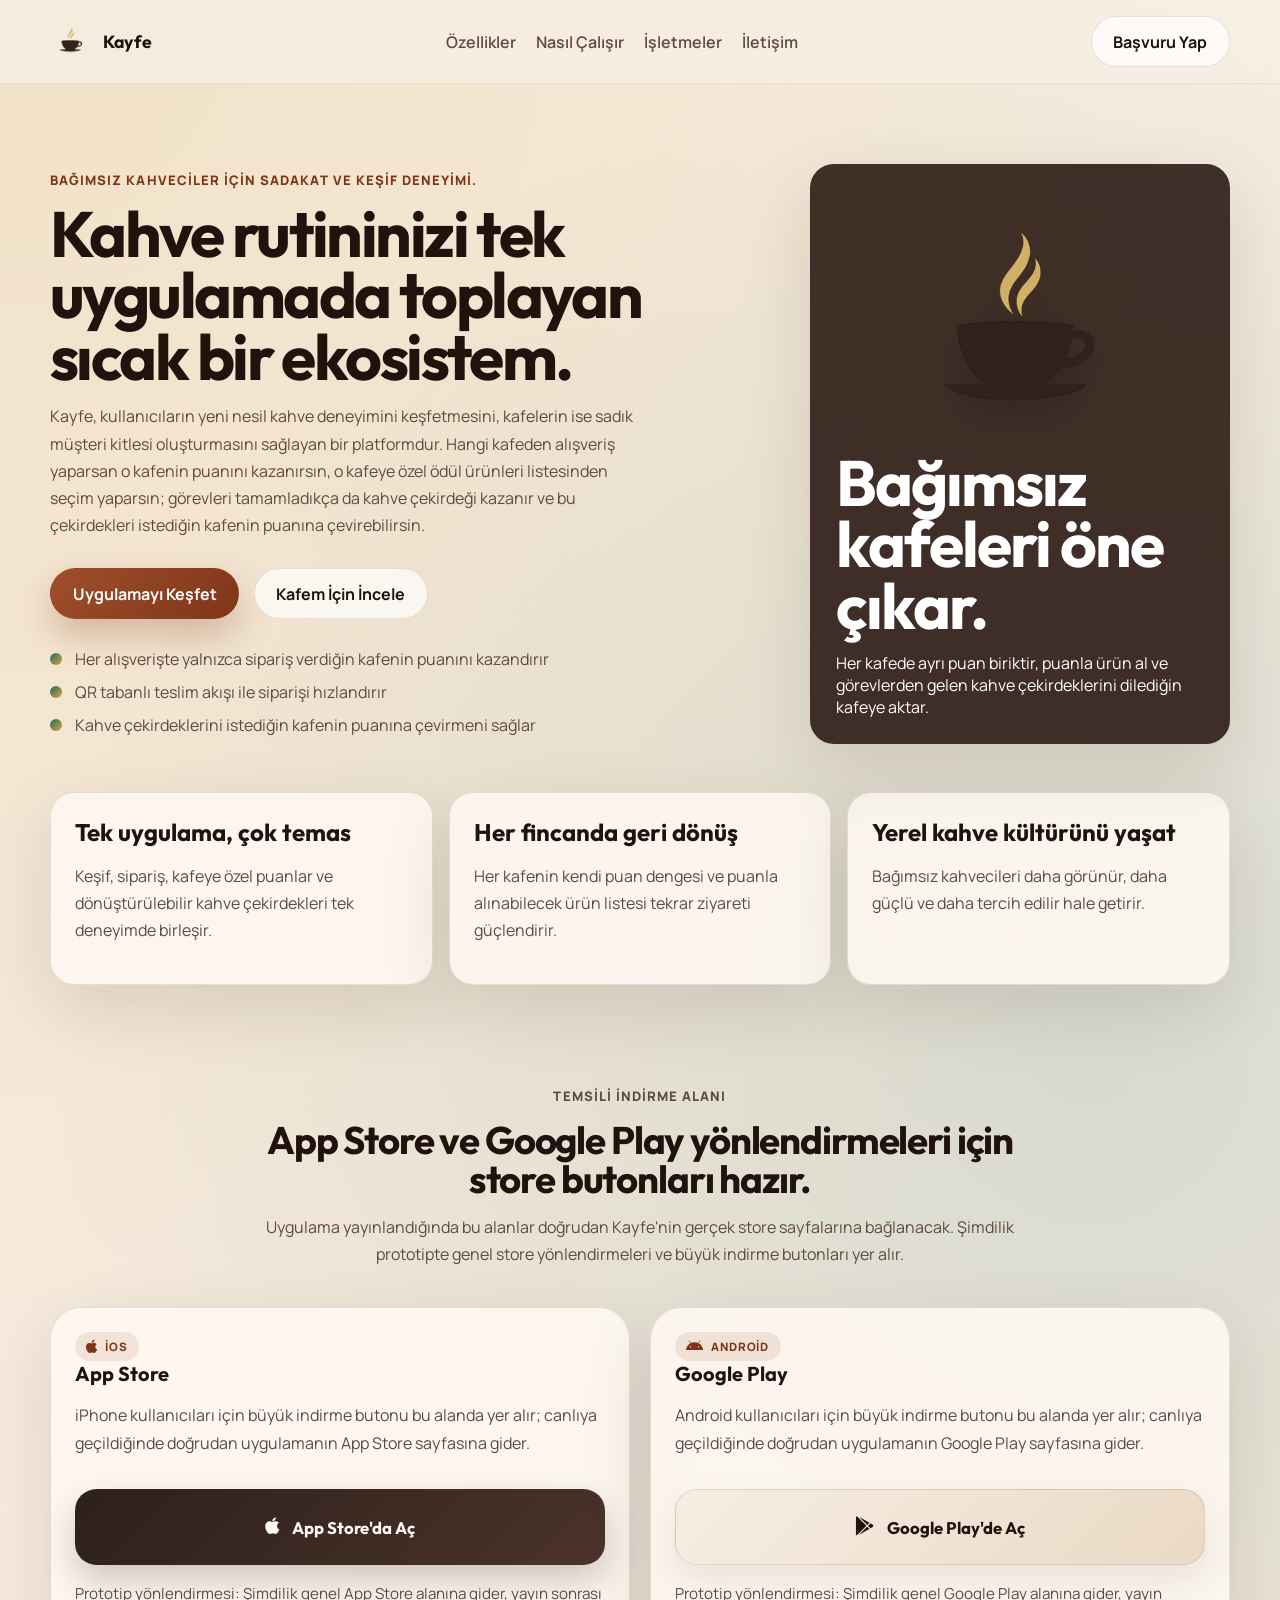
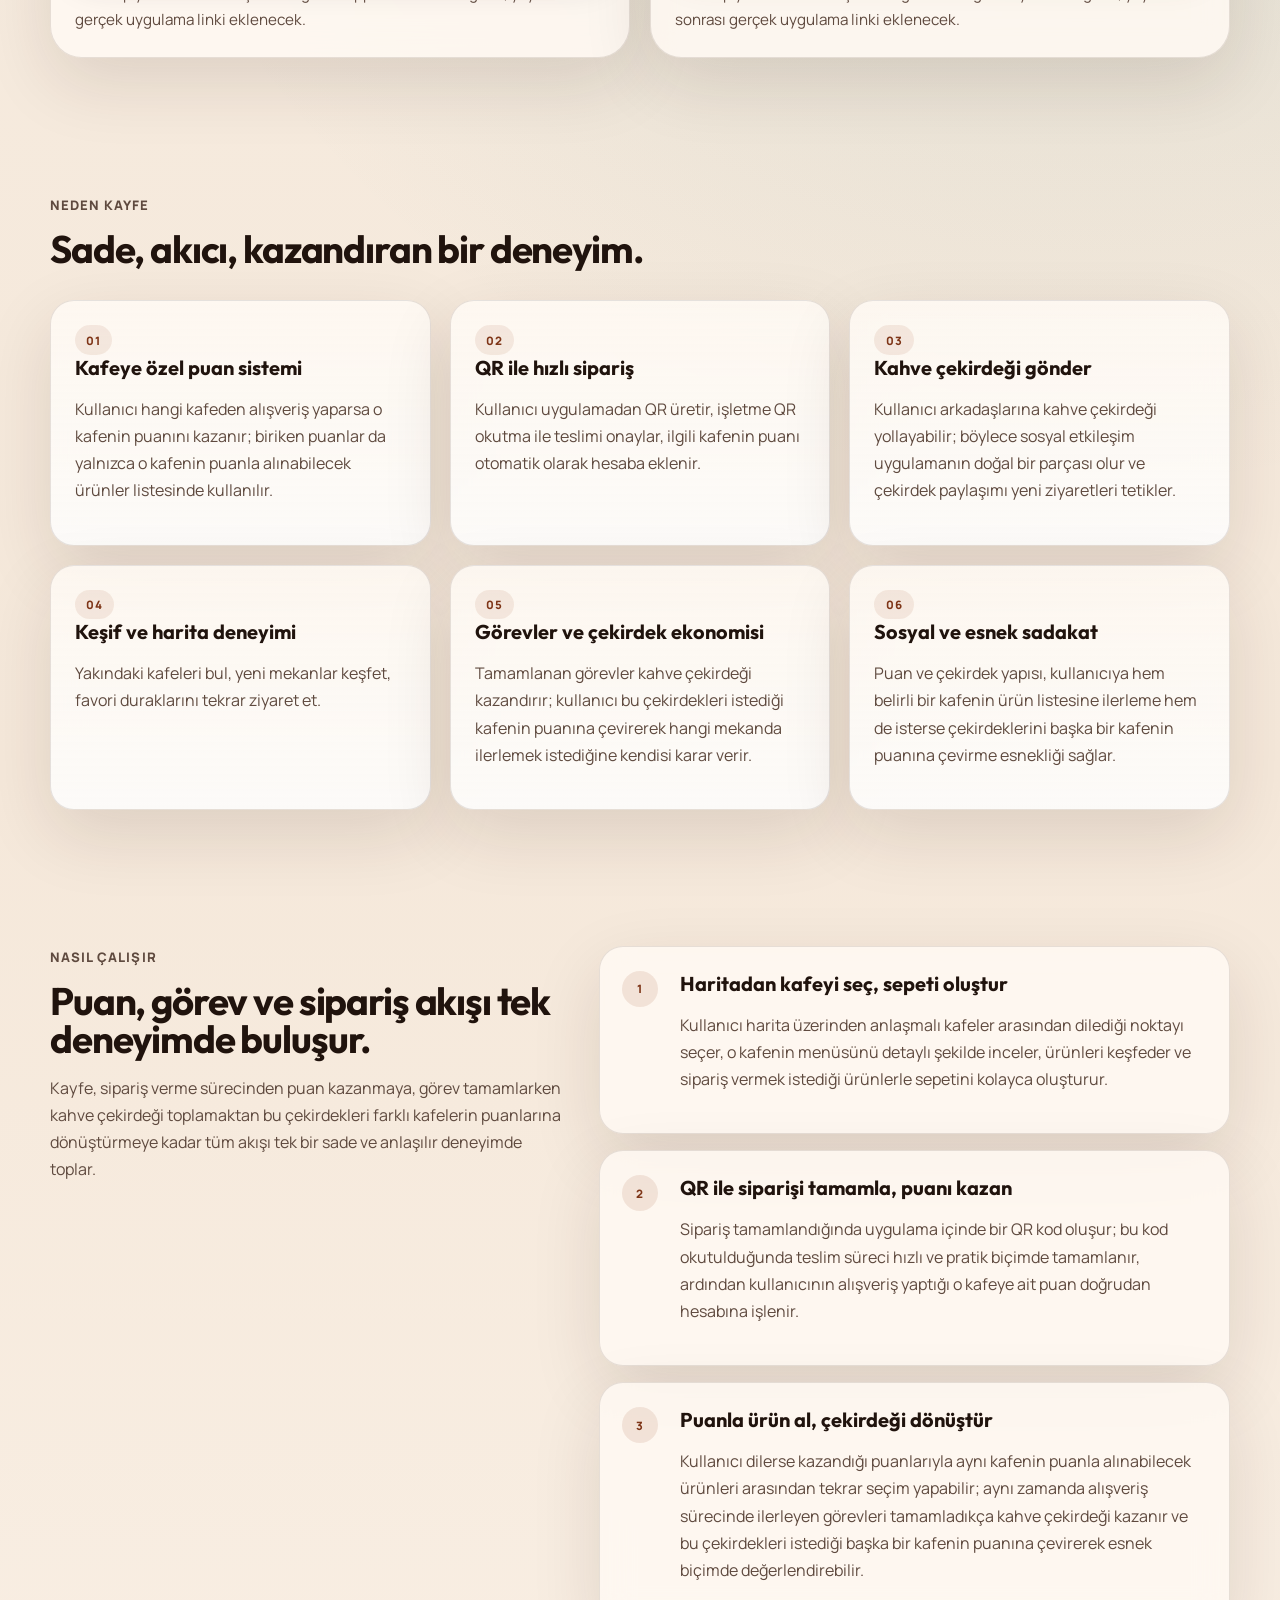
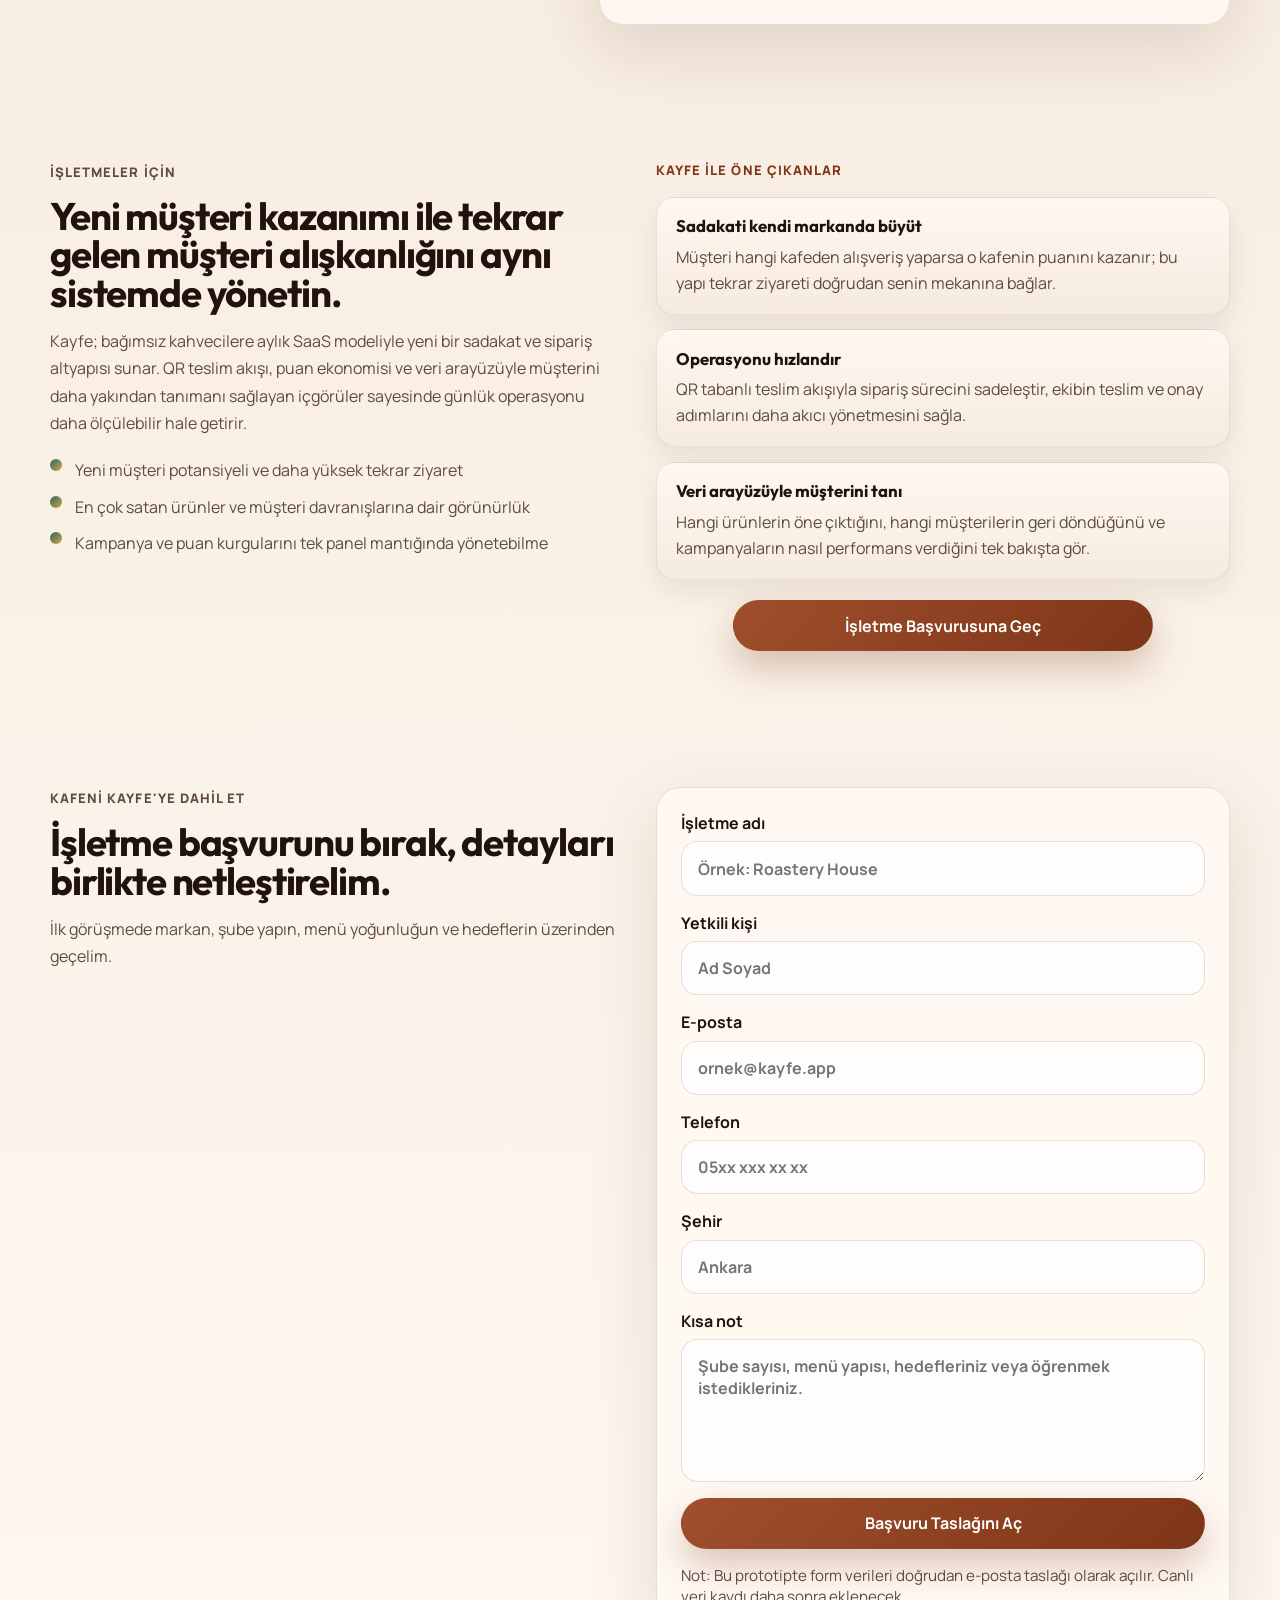
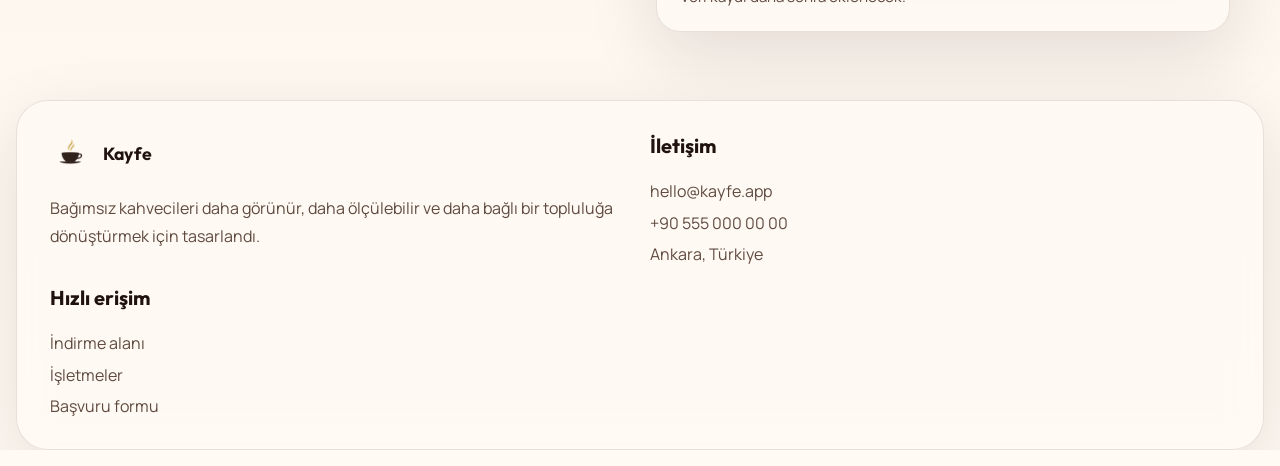
==== commit c29e22bf: "kuccuk" ====
--- a/index.html
+++ b/index.html
@@ -55,7 +55,7 @@
                             <div class="hero-emblem" aria-hidden="true">
                                 <img src="imgs/kayfe-logo.png" alt="">
                             </div>
-                            <p class="card-kicker">Canlı deneyim</p>
+                            <p class="card-kicker"></p>
                             <h2>Bağımsız kafeleri öne çıkar.</h2>
                             <p>Her kafede ayrı puan biriktir, puanla ürün al ve görevlerden gelen kahve çekirdeklerini dilediğin kafeye aktar.</p>
                         </div>
--- a/css/styles.css
+++ b/css/styles.css
@@ -279,6 +279,15 @@
     z-index: 3;
 }
 
+.hero-card h2 {
+    font-size: clamp(2.4rem, 5vw, 4.1rem);
+    line-height: 0.96;
+}
+
+.hero-card p {
+    margin-bottom: 0;
+}
+
 .hero-emblem {
     width: 13.5rem;
     height: 13.5rem;
@@ -702,22 +711,24 @@
         background: linear-gradient(180deg, rgba(247, 239, 229, 0.96), rgba(241, 231, 221, 0.92));
         backdrop-filter: blur(10px);
         border-bottom: 1px solid rgba(63, 38, 26, 0.08);
+        width: 100%;
     }
 
     .nav-wrap {
         flex-direction: column;
-        align-items: stretch;
+        align-items: center;
         gap: 0.75rem;
         padding: 0.75rem 0;
-        background: rgba(255, 250, 244, 0.86);
-        border: 1px solid rgba(63, 38, 26, 0.1);
-        border-radius: 0 0 1.2rem 1.2rem;
-        box-shadow: 0 12px 24px rgba(52, 28, 17, 0.08);
-        padding-inline: 0.9rem;
+        width: 100%;
+        background: transparent;
+        border: 0;
+        border-radius: 0;
+        box-shadow: none;
+        padding-inline: 0;
     }
 
     .site-nav {
-        justify-content: flex-start;
+        justify-content: center;
         flex-wrap: nowrap;
         overflow-x: auto;
         padding-bottom: 0.1rem;
@@ -734,6 +745,7 @@
         flex: 0 0 auto;
         white-space: nowrap;
         font-size: 0.95rem;
+        text-align: center;
     }
 
     .nav-cta {
@@ -755,6 +767,28 @@
         padding-top: 3rem;
     }
 
+    .hero-copy,
+    .hero-card {
+        text-align: center;
+    }
+
+    .hero-actions {
+        flex-direction: column;
+    }
+
+    .hero-actions .button {
+        width: 100%;
+    }
+
+    .hero-points {
+        gap: 0.9rem;
+    }
+
+    .hero-points li {
+        align-items: flex-start;
+        text-align: left;
+    }
+
     .business-stack {
         gap: 0.75rem;
     }
@@ -763,6 +797,34 @@
         position: relative;
         width: 100%;
         margin-bottom: 1rem;
+        padding: 1.5rem;
+    }
+
+    .hero-card h2 {
+        font-size: clamp(2.2rem, 8vw, 3.2rem);
+    }
+
+    .download-grid {
+        gap: 1rem;
+    }
+
+    .store-cta {
+        min-height: 4.3rem;
+        padding: 0.95rem 1rem;
+        font-size: 1rem;
+    }
+
+    .application-copy,
+    .business-copy,
+    .section-heading {
+        margin-bottom: 1.5rem;
+    }
+
+    .application-form,
+    .qr-card,
+    .feature-card,
+    .step-card {
+        box-shadow: 0 16px 34px rgba(52, 28, 17, 0.1);
     }
 
     .section {
@@ -787,11 +849,38 @@
     }
 
     h1 {
-        font-size: 2.5rem;
+        font-size: 2.18rem;
+        line-height: 0.98;
     }
 
     h2 {
         font-size: 1.85rem;
+    }
+
+    .eyebrow {
+        font-size: 0.74rem;
+        letter-spacing: 0.06em;
+    }
+
+    .hero {
+        padding: 2.35rem 0 2.2rem;
+    }
+
+    .hero-grid {
+        gap: 1.4rem;
+    }
+
+    .hero-text,
+    .section-heading p,
+    .business-copy p,
+    .application-copy p,
+    .footer-grid p,
+    .qr-card p,
+    .feature-card p,
+    .step-card p,
+    .stats-grid p {
+        font-size: 0.97rem;
+        line-height: 1.62;
     }
 
     .stats-grid article,
@@ -808,4 +897,48 @@
         padding-left: 4.5rem;
     }
 
-}
+    .step-number {
+        left: 1.15rem;
+        top: 1.2rem;
+    }
+
+    .hero-card {
+        padding: 1.3rem;
+        border-radius: 1.4rem;
+    }
+
+    .hero-card h2 {
+        font-size: 2rem;
+    }
+
+    .hero-emblem {
+        width: 7.4rem;
+        height: 7.4rem;
+        margin-bottom: 0.85rem;
+    }
+
+    .hero-emblem img {
+        width: 118%;
+        height: 118%;
+    }
+
+    .button {
+        min-height: 3rem;
+        padding: 0.8rem 1.1rem;
+    }
+
+    .store-cta {
+        min-height: 4rem;
+        border-radius: 1.15rem;
+        font-size: 0.98rem;
+    }
+
+    .store-cta span {
+        line-height: 1.2;
+    }
+
+    .site-footer {
+        padding: 1.5rem 0;
+    }
+
+}
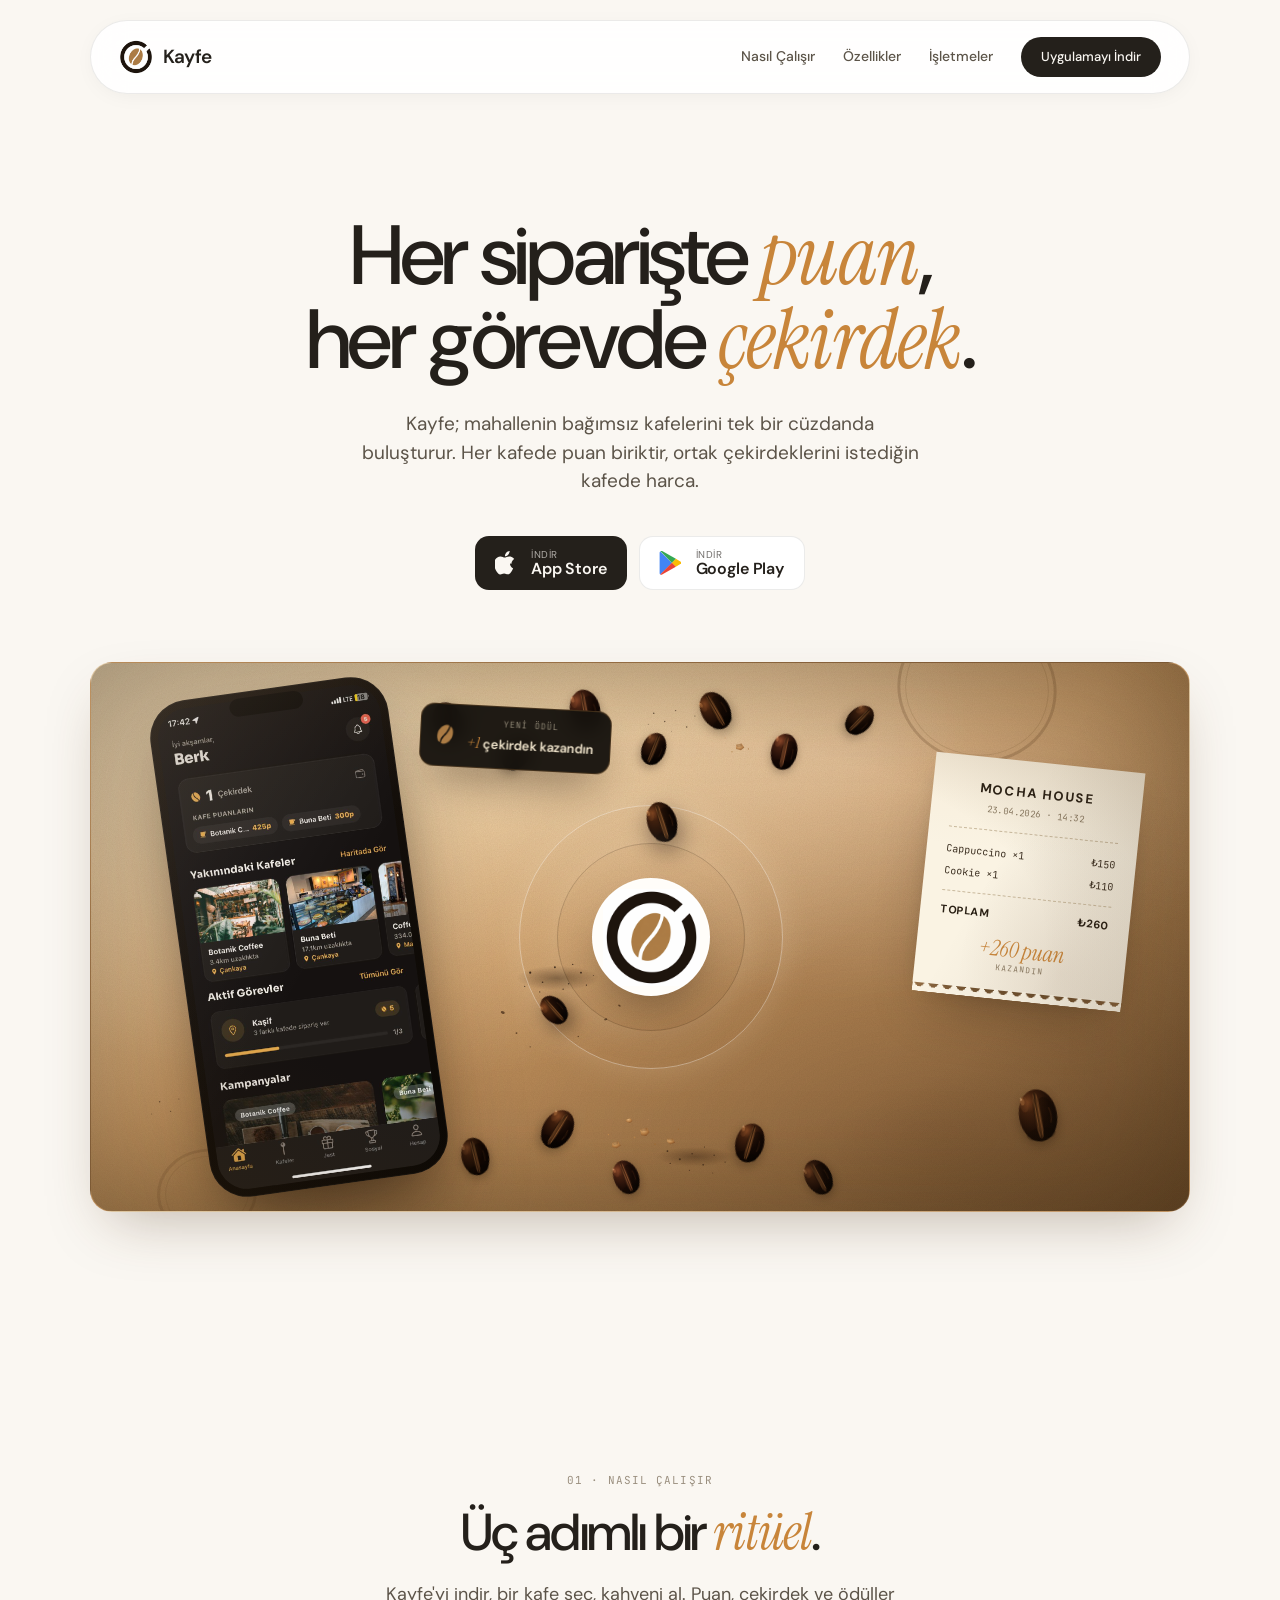
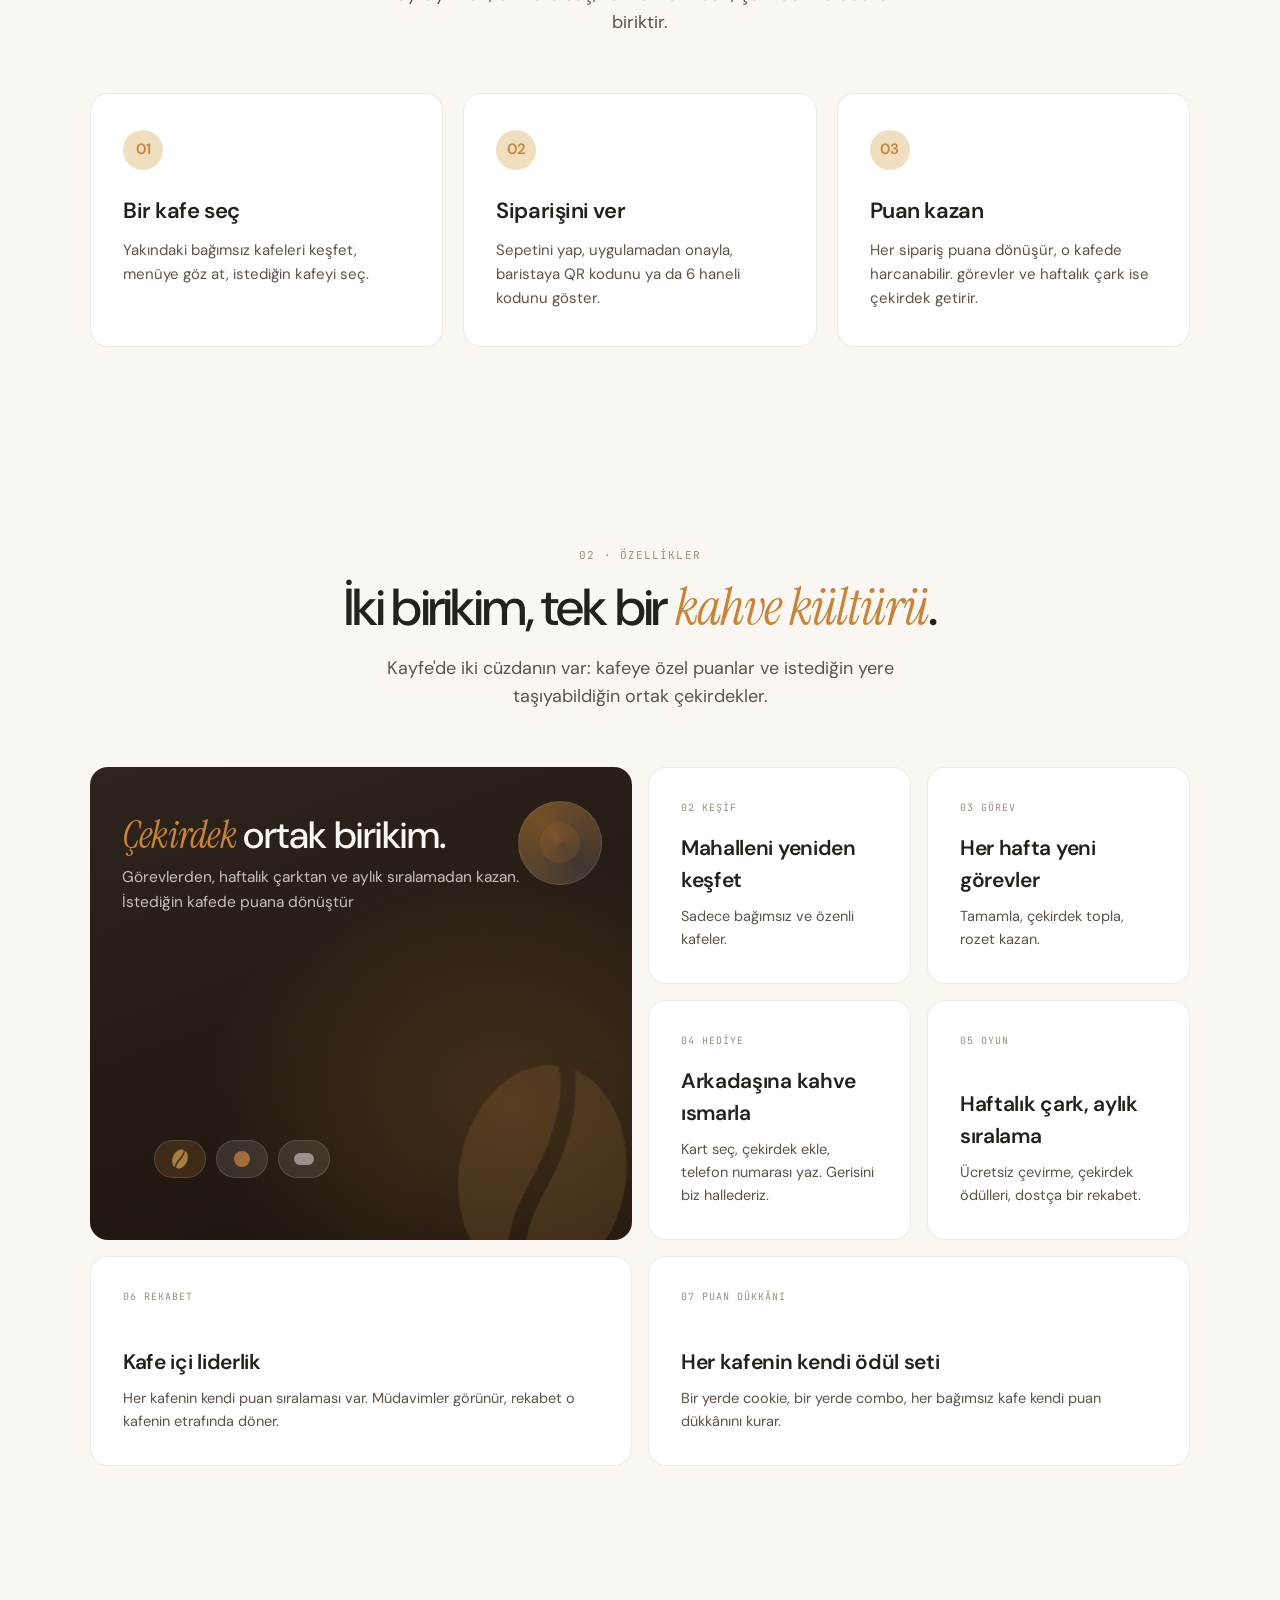
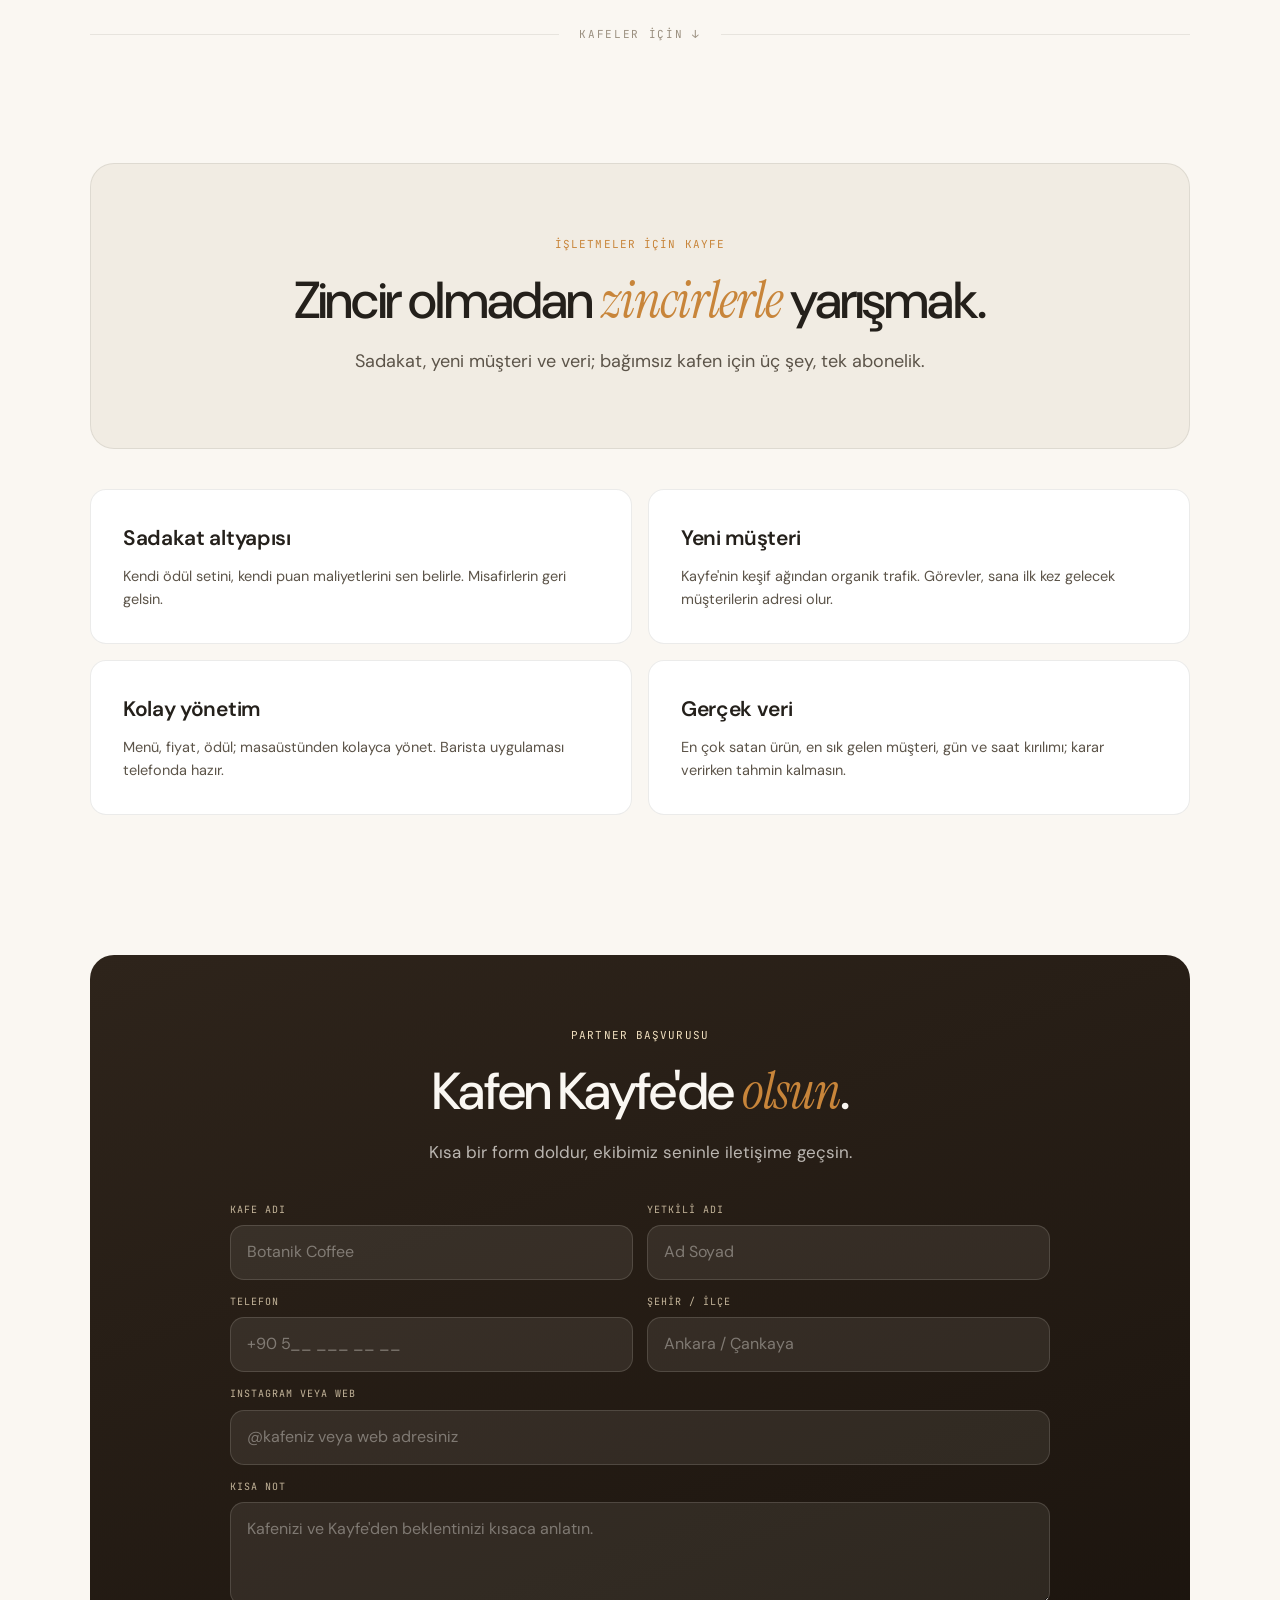
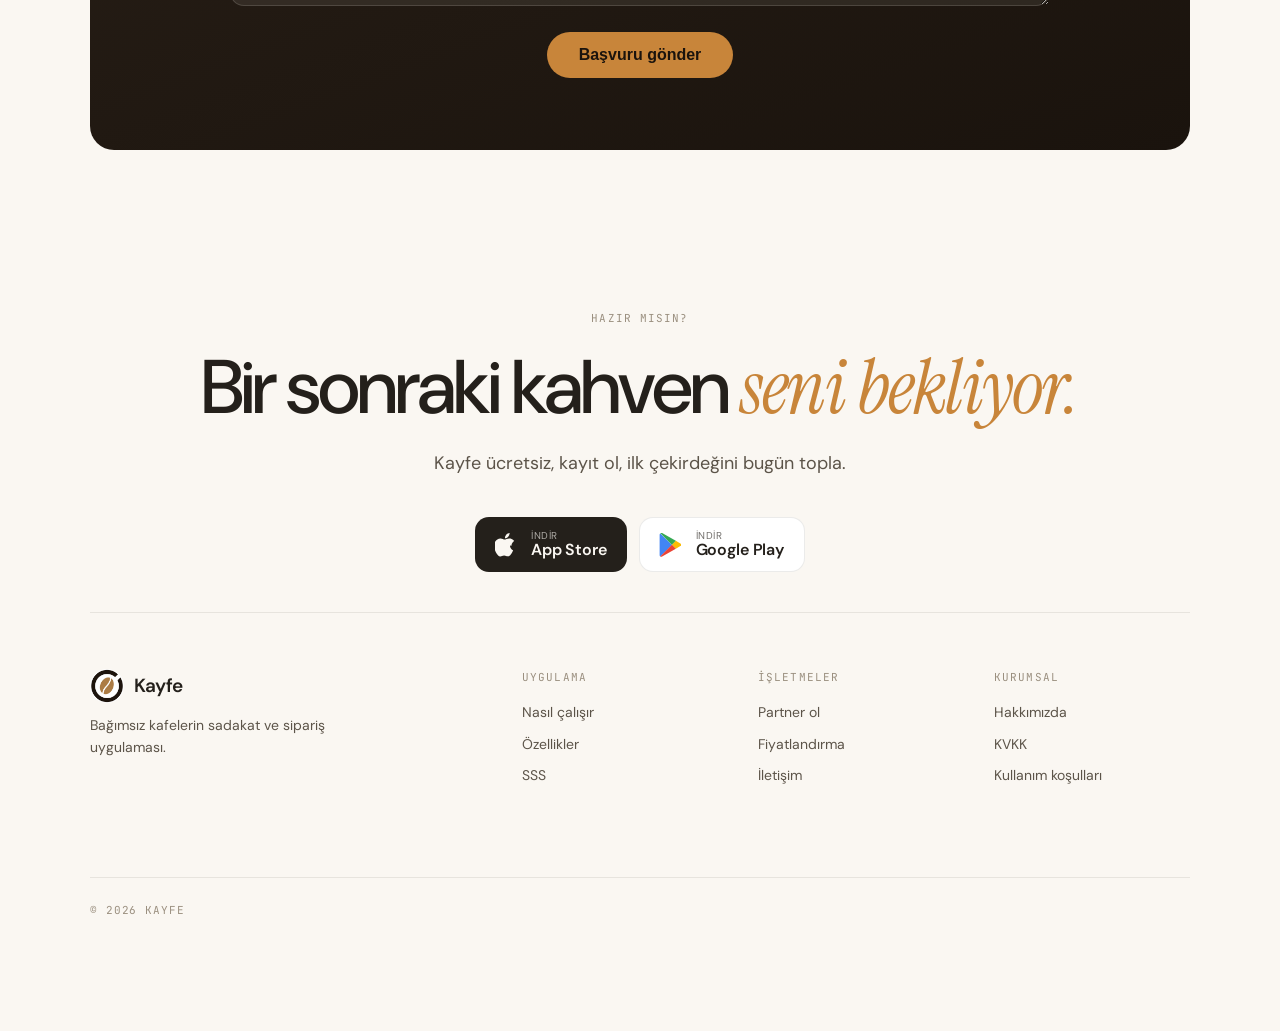
==== commit 6fe3d84e: "Update Kayfe landing page" ====
--- a/index.html
+++ b/index.html
@@ -1,296 +1,1820 @@
-<!DOCTYPE html>
+<!doctype html>
 <html lang="tr">
 <head>
-    <meta charset="UTF-8">
-    <meta name="viewport" content="width=device-width, initial-scale=1.0">
-    <meta name="description" content="Kayfe, bağımsız kahvecileri tek platformda buluşturan sadakat ve sipariş deneyimi için hazırlanan landing page prototipidir.">
-    <title>Kayfe | Bağımsız Kahveciler İçin Yeni Nesil Deneyim</title>
-    <link rel="icon" type="image/png" href="imgs/kayfe-favicon-round.png">
-    <link rel="preconnect" href="https://fonts.googleapis.com">
-    <link rel="preconnect" href="https://fonts.gstatic.com" crossorigin>
-    <link rel="stylesheet" href="https://cdnjs.cloudflare.com/ajax/libs/font-awesome/6.7.2/css/all.min.css" integrity="sha512-Evv84Mr4kqVGRNSgIGL/F/aIDqQb7xQ2vcrdIwxfjThSH8CSR7PBEakCr51Ck+w+/U6swU2Im1vVX0SVk9ABhg==" crossorigin="anonymous" referrerpolicy="no-referrer">
-    <link href="https://fonts.googleapis.com/css2?family=Outfit:wght@300;400;500;600;700;800&family=Manrope:wght@400;500;600;700&display=swap" rel="stylesheet">
-    <link rel="stylesheet" href="css/styles.css">
+<meta charset="utf-8"/>
+<title>Kayfe — Bağımsız Kafelerin Sadakat Ağı</title>
+<meta name="viewport" content="width=device-width,initial-scale=1"/>
+<meta name="description" content="Kayfe; mahallenin bağımsız kafelerini tek bir cüzdanda buluşturur. Her kafede puan biriktir, ortak çekirdeklerini istediğin kafede harca."/>
+<link rel="preconnect" href="https://fonts.googleapis.com">
+<link rel="preconnect" href="https://fonts.gstatic.com" crossorigin>
+<link href="https://fonts.googleapis.com/css2?family=DM+Sans:opsz,wght@9..40,400;9..40,500;9..40,600;9..40,700&family=Instrument+Serif:ital@0;1&family=JetBrains+Mono:wght@400&display=swap" rel="stylesheet">
+<style>
+  :root {
+    --paper: #FAF7F2;
+    --paper-2: #F1ECE3;
+    --ink: #24201B;
+    --ink-soft: #5C5449;
+    --muted: #9A8F7F;
+    --accent: #C8853A;
+    --accent-soft: #F0DFBF;
+    --line: rgba(36,32,27,0.09);
+    --card: #FFFFFF;
+    --radius-pill: 999px;
+    --radius-card: 18px;
+    --radius-large: 24px;
+  }
+
+  *, *::before, *::after { box-sizing: border-box; }
+  html { scroll-behavior: smooth; }
+  html, body { margin: 0; padding: 0; overflow-x: hidden; }
+
+  body {
+    font-family: 'DM Sans', system-ui, sans-serif;
+    background: var(--paper);
+    color: var(--ink);
+    font-size: 16px;
+    line-height: 1.55;
+    -webkit-font-smoothing: antialiased;
+  }
+
+  a { color: inherit; text-decoration: none; }
+
+  .serif { font-family: 'Instrument Serif', Georgia, serif; font-weight: 400; }
+  .serif-accent {
+    font-family: 'Instrument Serif', Georgia, serif;
+    font-style: italic;
+    font-weight: 400;
+    color: var(--accent);
+    letter-spacing: -0.02em;
+  }
+  .mono {
+    font-family: 'JetBrains Mono', monospace;
+    font-size: 11px;
+    letter-spacing: 0.1em;
+    text-transform: uppercase;
+    color: var(--muted);
+  }
+
+  .page {
+    max-width: 1180px;
+    margin: 0 auto;
+    padding: 20px 40px 80px;
+  }
+
+  /* ─── NAV ─── */
+  .nav {
+    display: flex;
+    align-items: center;
+    justify-content: space-between;
+    padding: 16px 28px;
+    border-radius: var(--radius-pill);
+    border: 1px solid var(--line);
+    margin-bottom: 60px;
+    position: sticky;
+    top: 16px;
+    z-index: 100;
+    backdrop-filter: blur(16px);
+    -webkit-backdrop-filter: blur(16px);
+    background: rgba(255,255,255,0.88);
+    box-shadow: 0 4px 24px -8px rgba(36,32,27,0.08);
+  }
+
+  .logo {
+    display: flex;
+    align-items: center;
+    gap: 10px;
+    font-weight: 600;
+    font-size: 19px;
+    letter-spacing: -0.02em;
+    flex-shrink: 0;
+  }
+
+  .logo-mark {
+    width: 34px;
+    height: 34px;
+    background: url("kayfe-logo.png") center / contain no-repeat;
+    border-radius: 50%;
+    flex-shrink: 0;
+  }
+  .logo-mark::after {
+    content: none;
+  }
+
+  .nav-links {
+    display: flex;
+    gap: 28px;
+    align-items: center;
+    font-size: 14px;
+    color: var(--ink-soft);
+    font-weight: 500;
+    min-width: 0;
+  }
+  .nav-links a { transition: color 0.15s; }
+  .nav-links a:hover { color: var(--ink); }
+
+  .nav-cta {
+    padding: 10px 20px;
+    background: var(--ink);
+    color: var(--paper) !important;
+    border-radius: var(--radius-pill);
+    font-size: 13px;
+    font-weight: 500;
+    transition: opacity 0.15s;
+  }
+  .nav-cta:hover { opacity: 0.85; }
+
+  /* ─── HERO ─── */
+  .hero {
+    text-align: center;
+    padding: 60px 0 100px;
+    position: relative;
+  }
+
+  .hero-eyebrow {
+    display: inline-flex;
+    align-items: center;
+    gap: 10px;
+    padding: 8px 16px;
+    background: var(--card);
+    border: 1px solid var(--line);
+    border-radius: var(--radius-pill);
+    font-size: 13px;
+    color: var(--ink-soft);
+    margin-bottom: 32px;
+  }
+  .hero-eyebrow .dot {
+    width: 6px;
+    height: 6px;
+    background: var(--accent);
+    border-radius: 50%;
+    flex-shrink: 0;
+  }
+
+  .hero h1 {
+    font-family: 'DM Sans', system-ui, sans-serif;
+    font-weight: 500;
+    font-size: clamp(48px, 7vw, 84px);
+    line-height: 1.0;
+    letter-spacing: -0.04em;
+    margin: 0 auto 28px;
+    max-width: 900px;
+  }
+
+  .hero-sub {
+    font-size: 19px;
+    line-height: 1.5;
+    color: var(--ink-soft);
+    max-width: 560px;
+    margin: 0 auto 40px;
+  }
+
+  .hero-ctas {
+    display: flex;
+    gap: 12px;
+    justify-content: center;
+    flex-wrap: wrap;
+  }
+
+  /* ─── STORE BUTTONS ─── */
+  .store-btn {
+    display: flex;
+    align-items: center;
+    gap: 12px;
+    padding: 12px 20px 12px 16px;
+    background: var(--ink);
+    color: var(--paper);
+    border-radius: 14px;
+    transition: opacity 0.15s, transform 0.15s;
+    min-width: 0;
+  }
+  .store-btn:hover { opacity: 0.9; transform: translateY(-1px); }
+  .store-btn.light {
+    background: var(--card);
+    color: var(--ink);
+    border: 1px solid var(--line);
+  }
+
+  .store-btn .ico {
+    width: 28px;
+    height: 28px;
+    display: grid;
+    place-items: center;
+    flex-shrink: 0;
+  }
+  .store-btn .ico svg { display: block; }
+
+  .store-btn .lbl {
+    display: flex;
+    flex-direction: column;
+    line-height: 1.1;
+    text-align: left;
+  }
+  .store-btn .lbl .small {
+    font-size: 10px;
+    opacity: 0.65;
+    letter-spacing: 0.06em;
+    text-transform: uppercase;
+  }
+  .store-btn .lbl .big {
+    font-size: 16px;
+    font-weight: 600;
+    letter-spacing: -0.01em;
+  }
+
+  /* ─── HERO PREVIEW ─── */
+  .hero-preview {
+    margin-top: 72px;
+    position: relative;
+    padding-bottom: 0;
+    perspective: 1400px;
+    animation: heroReveal 1.1s cubic-bezier(0.22, 1, 0.36, 1) both;
+    animation-delay: 0.2s;
+  }
+
+  @keyframes heroReveal {
+    from {
+      opacity: 0;
+      transform: perspective(1400px) rotateX(14deg) translateY(48px) scale(0.95);
+      filter: blur(6px);
+    }
+    to {
+      opacity: 1;
+      transform: perspective(1400px) rotateX(0deg) translateY(0) scale(1);
+      filter: blur(0);
+    }
+  }
+
+  /* ─── CAFE TABLE STAGE ─── */
+  .hp-stage {
+    aspect-ratio: 16 / 8;
+    border-radius: 22px;
+    overflow: hidden;
+    position: relative;
+    background:
+      radial-gradient(ellipse at 25% 12%, rgba(255,240,210,0.52), transparent 52%),
+      radial-gradient(ellipse at 70% 18%, rgba(255,255,255,0.25), transparent 38%),
+      radial-gradient(ellipse at 76% 86%, rgba(80,45,20,0.28), transparent 58%),
+      linear-gradient(155deg, #F1D8AE 0%, #D3A169 46%, #8B673E 100%);
+    border: 1px solid rgba(80,55,30,0.15);
+    box-shadow:
+      inset 0 0 120px rgba(60,40,15,0.22),
+      0 24px 60px -20px rgba(80,55,30,0.35);
+  }
+  .hp-stage::before {
+    content: "";
+    position: absolute;
+    inset: 0;
+    background-image: url("data:image/svg+xml;utf8,<svg xmlns='http://www.w3.org/2000/svg' width='220' height='220'><filter id='n'><feTurbulence type='fractalNoise' baseFrequency='0.85' numOctaves='2' stitchTiles='stitch'/><feColorMatrix values='0 0 0 0 0.25 0 0 0 0 0.18 0 0 0 0 0.08 0 0 0 0.4 0'/></filter><rect width='100%25' height='100%25' filter='url(%23n)' opacity='0.55'/></svg>");
+    mix-blend-mode: multiply;
+    opacity: 0.6;
+    pointer-events: none;
+  }
+  .hp-stage::after {
+    content: "";
+    position: absolute;
+    inset: 0;
+    background:
+      linear-gradient(120deg, rgba(255,255,255,0.12), transparent 28%, transparent 72%, rgba(45,25,10,0.18)),
+      radial-gradient(ellipse at 50% 50%, transparent 52%, rgba(60,40,15,0.32) 100%);
+    pointer-events: none;
+  }
+
+  /* Coffee ring stains */
+  .hp-ring {
+    position: absolute;
+    border-radius: 50%;
+    border: 3px solid rgba(70,40,15,0.2);
+    pointer-events: none;
+  }
+  .hp-ring::before {
+    content: "";
+    position: absolute;
+    inset: 5px;
+    border-radius: 50%;
+    border: 1px solid rgba(70,40,15,0.12);
+  }
+  .hp-ring-1 {
+    width: 160px; height: 160px;
+    top: -54px; right: 12%;
+    transform: rotate(14deg) scaleY(0.92);
+  }
+  .hp-ring-2 {
+    width: 100px; height: 100px;
+    bottom: -32px; left: 6%;
+    opacity: 0.7;
+    transform: rotate(-8deg) scaleY(0.88);
+  }
+
+  /* Decorative SVG layer — beans + grounds */
+  .hp-decor {
+    position: absolute;
+    inset: 0;
+    width: 100%;
+    height: 100%;
+    pointer-events: none;
+    overflow: visible;
+  }
+  .hp-decor .bean {
+    filter: drop-shadow(0 6px 8px rgba(30,18,6,0.35));
+    transform-box: fill-box;
+    transform-origin: center;
+  }
+  .hp-decor .bean-b { filter: drop-shadow(0 5px 7px rgba(30,18,6,0.32)) brightness(0.88) saturate(0.95); }
+  .hp-decor .bean-c { filter: drop-shadow(0 4px 6px rgba(30,18,6,0.3)) brightness(1.05) hue-rotate(-6deg); }
+
+  .hp-hero-core {
+    position: absolute;
+    left: 51%;
+    top: 50%;
+    width: 300px;
+    height: 300px;
+    transform: translate(-50%, -50%);
+    z-index: 2;
+    pointer-events: none;
+  }
+  .hp-hero-core::before,
+  .hp-hero-core::after {
+    content: "";
+    position: absolute;
+    inset: 18px;
+    border-radius: 50%;
+    border: 1px solid rgba(255,255,255,0.34);
+    box-shadow: 0 0 34px rgba(255,238,205,0.18);
+  }
+  .hp-hero-core::after {
+    inset: 56px;
+    border-color: rgba(26,19,13,0.16);
+    animation: corePulse 3.6s ease-in-out infinite;
+  }
+  .hp-logo-orb {
+    position: absolute;
+    left: 50%;
+    top: 50%;
+    width: 118px;
+    height: 118px;
+    transform: translate(-50%, -50%);
+    border-radius: 50%;
+    background: #FFFDF9 url("kayfe-logo.png") center / 82% no-repeat;
+    box-shadow:
+      0 26px 54px -22px rgba(30,18,8,0.58),
+      inset 0 0 0 1px rgba(255,255,255,0.65);
+    animation: logoBreathe 4.8s ease-in-out infinite;
+  }
+  .hp-orbit {
+    position: absolute;
+    inset: 0;
+    border-radius: 50%;
+    animation: orbitSpin 14s linear infinite;
+  }
+  .hp-orbit:nth-child(2) { animation-duration: 18s; animation-direction: reverse; }
+  .hp-orbit-bean {
+    position: absolute;
+    width: 34px;
+    height: 46px;
+    overflow: visible;
+    filter: drop-shadow(0 10px 12px rgba(20,8,3,0.52));
+  }
+  .hp-orbit-bean.b1 { left: 48%; top: 4%; transform: rotate(-18deg); }
+  .hp-orbit-bean.b3 { left: 12%; bottom: 18%; transform: rotate(-42deg) scale(0.78); }
+
+  /* Phone */
+  .hp-phone {
+    position: absolute;
+    left: 8%;
+    top: 50%;
+    width: 240px;
+    transform-origin: center center;
+    animation: phoneRise 1.1s cubic-bezier(0.22, 1, 0.36, 1) 0.5s both,
+               phoneFloat 6.5s ease-in-out 1.6s infinite;
+  }
+  .hp-phone-frame {
+    background: linear-gradient(145deg, #1a130d 0%, #0a0704 100%);
+    border-radius: 38px;
+    padding: 8px;
+    box-shadow:
+      0 50px 90px -25px rgba(30,18,8,0.55),
+      0 25px 50px -20px rgba(30,18,8,0.4),
+      inset 0 0 0 1px rgba(255,255,255,0.04);
+    position: relative;
+  }
+  .hp-phone-screen {
+    background: #14100C;
+    border-radius: 30px;
+    min-height: 485px;
+    position: relative;
+    overflow: hidden;
+  }
+  .hp-phone-img {
+    position: absolute;
+    inset: 0;
+    width: 100%;
+    height: 100%;
+    object-fit: cover;
+    object-position: top center;
+    display: block;
+    z-index: 1;
+  }
+  .hp-phone-notch {
+    position: absolute;
+    top: 6px;
+    left: 50%;
+    transform: translateX(-50%);
+    width: 74px;
+    height: 18px;
+    background: #0a0704;
+    border-radius: 999px;
+    z-index: 3;
+  }
+
+  /* Receipt */
+  .hp-receipt {
+    position: absolute;
+    right: 5%;
+    top: 18%;
+    width: 210px;
+    animation: receiptRise 1.1s cubic-bezier(0.22, 1, 0.36, 1) 0.75s both,
+               receiptFloat 7.5s ease-in-out 1.8s infinite;
+  }
+  .hp-receipt-inner {
+    background: #FAF3E3;
+    padding: 22px 20px 18px;
+    box-shadow:
+      0 35px 60px -22px rgba(30,18,8,0.42),
+      0 10px 20px -10px rgba(30,18,8,0.25);
+    position: relative;
+    background-image:
+      linear-gradient(180deg, rgba(200,133,58,0.05), transparent 40%),
+      radial-gradient(ellipse at 70% 90%, rgba(80,40,15,0.08), transparent 50%);
+  }
+  .hp-receipt-inner::after {
+    content: "";
+    position: absolute;
+    left: 0; right: 0;
+    bottom: -9px;
+    height: 10px;
+    background: #FAF3E3;
+    -webkit-mask: radial-gradient(circle 5px at 7px 0, transparent 98%, black 100%) 0 0/14px 10px repeat-x;
+    mask: radial-gradient(circle 5px at 7px 0, transparent 98%, black 100%) 0 0/14px 10px repeat-x;
+  }
+  .hp-receipt-brand {
+    font-family: 'DM Sans', system-ui, sans-serif;
+    font-size: 13px;
+    font-weight: 700;
+    letter-spacing: 0.14em;
+    text-align: center;
+    color: #2b2115;
+    margin-bottom: 4px;
+  }
+  .hp-receipt-date {
+    text-align: center;
+    color: #8a7a62;
+    font-size: 9px;
+    margin-bottom: 14px;
+    padding-bottom: 12px;
+    border-bottom: 1px dashed #c9b99d;
+    font-family: 'JetBrains Mono', monospace;
+    letter-spacing: 0.05em;
+  }
+  .hp-receipt-line {
+    display: flex;
+    justify-content: space-between;
+    margin-bottom: 6px;
+    font-family: 'JetBrains Mono', monospace;
+    font-size: 10px;
+    color: #3a2d1f;
+  }
+  .hp-receipt-divider {
+    border-bottom: 1px dashed #c9b99d;
+    margin: 12px 0 10px;
+  }
+  .hp-receipt-total {
+    display: flex;
+    justify-content: space-between;
+    font-family: 'DM Sans', system-ui, sans-serif;
+    font-weight: 700;
+    font-size: 11px;
+    color: #2b2115;
+    letter-spacing: 0.06em;
+    margin-bottom: 14px;
+  }
+  .hp-receipt-reward {
+    text-align: center;
+    font-family: 'Instrument Serif', Georgia, serif;
+    font-style: italic;
+    font-size: 22px;
+    color: #C8853A;
+    line-height: 1.05;
+  }
+  .hp-receipt-reward small {
+    display: block;
+    font-family: 'JetBrains Mono', monospace;
+    font-style: normal;
+    font-size: 8px;
+    color: #8a7a62;
+    letter-spacing: 0.14em;
+    text-transform: uppercase;
+    margin-top: 3px;
+  }
+
+  /* Floating notification */
+  .hp-notif {
+    position: absolute;
+    top: 8%;
+    left: 30%;
+    background: rgba(20,16,12,0.94);
+    border: 1px solid rgba(200,133,58,0.22);
+    backdrop-filter: blur(10px);
+    -webkit-backdrop-filter: blur(10px);
+    border-radius: 14px;
+    padding: 11px 16px 11px 12px;
+    display: flex;
+    align-items: center;
+    gap: 10px;
+    color: #F0E3C8;
+    box-shadow: 0 24px 44px -14px rgba(30,18,8,0.45);
+    animation: notifRise 1.1s cubic-bezier(0.22, 1, 0.36, 1) 1s both,
+               notifFloat 5.5s ease-in-out 2.1s infinite;
+    z-index: 3;
+  }
+  .hp-notif-icon {
+    width: 24px;
+    height: 28px;
+    background: url("kayfe-bean.png") center / contain no-repeat;
+    flex-shrink: 0;
+  }
+  .hp-notif-icon::after {
+    content: none;
+  }
+  .hp-notif-text-small {
+    font-family: 'JetBrains Mono', monospace;
+    font-size: 8.5px;
+    color: rgba(240,227,200,0.55);
+    text-transform: uppercase;
+    letter-spacing: 0.12em;
+  }
+  .hp-notif-text-big {
+    font-size: 13px;
+    font-weight: 600;
+    color: #F4E8CF;
+    margin-top: 1px;
+  }
+  .hp-notif-text-big .accent { color: var(--accent); font-family: 'Instrument Serif', Georgia, serif; font-style: italic; font-weight: 400; font-size: 16px; }
+
+  /* Entrance & idle animations */
+  @keyframes phoneRise {
+    from { opacity: 0; transform: translateY(-30%) rotate(-4deg) scale(0.92); }
+    to   { opacity: 1; transform: translateY(-50%) rotate(-8deg) scale(1); }
+  }
+  @keyframes phoneFloat {
+    0%, 100% { transform: translateY(-50%) rotate(-8deg); }
+    50%      { transform: translateY(calc(-50% - 8px)) rotate(-7deg); }
+  }
+  @keyframes receiptRise {
+    from { opacity: 0; transform: translateY(20px) rotate(0deg) scale(0.94); }
+    to   { opacity: 1; transform: translateY(0) rotate(6deg) scale(1); }
+  }
+  @keyframes receiptFloat {
+    0%, 100% { transform: rotate(6deg) translateY(0); }
+    50%      { transform: rotate(4.5deg) translateY(-6px); }
+  }
+  @keyframes notifRise {
+    from { opacity: 0; transform: translateY(-10px) rotate(0deg) scale(0.9); }
+    to   { opacity: 1; transform: translateY(0) rotate(3deg) scale(1); }
+  }
+  @keyframes notifFloat {
+    0%, 100% { transform: rotate(3deg) translateY(0); }
+    50%      { transform: rotate(4deg) translateY(-5px); }
+  }
+  @keyframes orbitSpin {
+    to { transform: rotate(360deg); }
+  }
+  @keyframes logoBreathe {
+    0%, 100% { transform: translate(-50%, -50%) scale(1); }
+    50% { transform: translate(-50%, -50%) scale(1.045); }
+  }
+  @keyframes corePulse {
+    0%, 100% { transform: scale(0.94); opacity: 0.58; }
+    50% { transform: scale(1.06); opacity: 0.95; }
+  }
+
+
+  /* ─── SECTIONS ─── */
+  section { padding: 100px 0; }
+
+  .section-head {
+    text-align: center;
+    margin-bottom: 56px;
+  }
+  .section-head .mono {
+    display: block;
+    margin-bottom: 16px;
+  }
+  .section-head h2 {
+    font-family: 'DM Sans', system-ui, sans-serif;
+    font-weight: 500;
+    font-size: clamp(36px, 4.5vw, 52px);
+    line-height: 1.05;
+    letter-spacing: -0.035em;
+    margin: 0 auto;
+    max-width: 720px;
+  }
+  .section-head .lede {
+    font-size: 18px;
+    color: var(--ink-soft);
+    max-width: 560px;
+    margin: 20px auto 0;
+  }
+
+  /* ─── HOW IT WORKS ─── */
+  .steps {
+    display: grid;
+    grid-template-columns: repeat(3, 1fr);
+    gap: 20px;
+  }
+
+  .step {
+    background: var(--card);
+    border: 1px solid var(--line);
+    border-radius: var(--radius-card);
+    padding: 36px 32px;
+    transition: box-shadow 0.2s, transform 0.2s;
+  }
+  .step:hover {
+    box-shadow: 0 16px 40px -16px rgba(36,32,27,0.12);
+    transform: translateY(-2px);
+  }
+
+  .step .num-circle {
+    width: 40px;
+    height: 40px;
+    border-radius: 50%;
+    background: var(--accent-soft);
+    color: var(--accent);
+    display: grid;
+    place-items: center;
+    font-weight: 600;
+    font-size: 15px;
+    margin-bottom: 24px;
+  }
+
+  .step h3 {
+    font-size: 22px;
+    font-weight: 600;
+    letter-spacing: -0.02em;
+    margin: 0 0 10px;
+  }
+
+  .step p {
+    color: var(--ink-soft);
+    font-size: 15px;
+    margin: 0;
+    line-height: 1.6;
+  }
+
+  /* ─── FEATURES BENTO ─── */
+  .bento {
+    display: grid;
+    grid-template-columns: repeat(12, 1fr);
+    grid-auto-rows: minmax(210px, auto);
+    gap: 16px;
+  }
+
+  .feat {
+    background: var(--card);
+    border: 1px solid var(--line);
+    border-radius: var(--radius-card);
+    padding: 32px;
+    display: flex;
+    flex-direction: column;
+    justify-content: space-between;
+    position: relative;
+    overflow: hidden;
+    transition: box-shadow 0.2s, transform 0.2s;
+    min-height: 200px;
+  }
+  .feat:hover {
+    box-shadow: 0 16px 40px -16px rgba(36,32,27,0.13);
+    transform: translateY(-2px);
+  }
+
+  .feat .ftag {
+    font-family: 'JetBrains Mono', monospace;
+    font-size: 10px;
+    letter-spacing: 0.1em;
+    text-transform: uppercase;
+    color: var(--muted);
+  }
+
+  .feat h3 {
+    font-size: 21px;
+    font-weight: 600;
+    letter-spacing: -0.015em;
+    margin: 16px 0 8px;
+  }
+
+  .feat p {
+    color: var(--ink-soft);
+    font-size: 14.5px;
+    margin: 0;
+    line-height: 1.6;
+  }
+
+  /* Feature grid sizes */
+  .f-hero { grid-column: span 6; grid-row: span 2; min-height: 436px; }
+  .f-small { grid-column: span 3; }
+  .f-mid { grid-column: span 3; }
+  .f-wide { grid-column: span 6; min-height: 170px; }
+
+  /* Hero feature — dark */
+  .f-hero {
+    background:
+      radial-gradient(ellipse at 78% 72%, rgba(200,133,58,0.22), transparent 52%),
+      linear-gradient(160deg, #2E241B 0%, #1A130D 100%);
+    color: var(--paper);
+    border: 0;
+  }
+  .f-hero::before {
+    content: "";
+    position: absolute;
+    right: -46px;
+    bottom: -70px;
+    width: 270px;
+    height: 270px;
+    background: url("kayfe-bean.png") center / contain no-repeat;
+    opacity: 0.18;
+    transform: rotate(-14deg);
+    filter: drop-shadow(0 28px 34px rgba(0,0,0,0.36));
+  }
+  .f-hero::after {
+    content: "";
+    position: absolute;
+    right: 30px;
+    top: 34px;
+    width: 84px;
+    height: 84px;
+    border-radius: 999px;
+    background:
+      radial-gradient(circle at 50% 50%, rgba(200,133,58,0.25) 0 34%, transparent 35%),
+      conic-gradient(from -40deg, rgba(200,133,58,0.7), rgba(250,247,242,0.18), rgba(200,133,58,0.7));
+    border: 1px solid rgba(250,247,242,0.16);
+    opacity: 0.68;
+  }
+  .f-hero .ftag { color: var(--accent-soft); }
+  .f-hero > div {
+    position: relative;
+    z-index: 2;
+  }
+  .f-hero h3 {
+    font-family: 'DM Sans', system-ui, sans-serif;
+    font-size: 38px;
+    font-weight: 500;
+    max-width: 440px;
+    line-height: 1.1;
+  }
+  .f-hero h3 .serif-accent { color: var(--accent); }
+  .f-hero p {
+    color: rgba(250,247,242,0.75);
+    font-size: 15.5px;
+    max-width: 440px;
+  }
+  .f-hero-visual {
+    position: absolute;
+    left: 32px;
+    bottom: 30px;
+    display: flex;
+    align-items: center;
+    gap: 10px;
+    z-index: 2;
+  }
+  .f-hero-chip {
+    display: inline-flex;
+    align-items: center;
+    justify-content: center;
+    width: 52px;
+    height: 38px;
+    padding: 0;
+    border-radius: 999px;
+    background: rgba(250,247,242,0.1);
+    border: 1px solid rgba(250,247,242,0.14);
+  }
+  .f-hero-chip::before {
+    content: "";
+    width: 16px;
+    height: 16px;
+    border-radius: 50%;
+    background: rgba(200,133,58,0.72);
+  }
+  .f-hero-chip.bean {
+    min-width: 46px;
+    padding: 0;
+    background: rgba(200,133,58,0.18) url("kayfe-bean.png") center / 24px auto no-repeat;
+  }
+  .f-hero-chip.bean::before { content: none; }
+  .f-hero-chip.alt::before {
+    width: 20px;
+    height: 12px;
+    border-radius: 999px;
+    background: rgba(250,247,242,0.48);
+  }
+
+  /* f-hero decor layer */
+  .fh-text { position: relative; z-index: 2; max-width: 460px; }
+  .fh-decor {
+    position: absolute;
+    inset: 0;
+    width: 100%;
+    height: 100%;
+    pointer-events: none;
+    z-index: 1;
+  }
+  .fh-decor .bean { filter: drop-shadow(0 10px 14px rgba(0,0,0,0.45)); }
+  .fh-decor .bean-b { filter: drop-shadow(0 8px 12px rgba(0,0,0,0.42)) brightness(0.88) saturate(0.95); }
+  .fh-decor .bean-c { filter: drop-shadow(0 6px 10px rgba(0,0,0,0.4)) brightness(1.08) hue-rotate(-4deg); }
+
+  /* ─── B2B SPLIT ─── */
+  .b2b-split {
+    display: flex;
+    align-items: center;
+    gap: 20px;
+    margin: 60px 0 40px;
+  }
+  .b2b-split .line { flex: 1; height: 1px; background: var(--line); }
+  .b2b-split .label {
+    font-family: 'JetBrains Mono', monospace;
+    font-size: 11px;
+    letter-spacing: 0.15em;
+    text-transform: uppercase;
+    color: var(--muted);
+    white-space: nowrap;
+  }
+
+  /* ─── B2B HERO ─── */
+  .b2b-hero {
+    background: var(--paper-2);
+    border-radius: var(--radius-large);
+    padding: 72px 56px;
+    margin: 40px 0;
+    text-align: center;
+    border: 1px solid var(--line);
+  }
+  .b2b-hero .mono { color: var(--accent); margin-bottom: 20px; display: block; }
+  .b2b-hero h2 {
+    font-family: 'DM Sans', system-ui, sans-serif;
+    font-weight: 500;
+    font-size: clamp(36px, 4.5vw, 52px);
+    line-height: 1.04;
+    letter-spacing: -0.035em;
+    margin: 0 auto 20px;
+    max-width: 760px;
+  }
+  .b2b-hero .lede {
+    font-size: 18px;
+    color: var(--ink-soft);
+    max-width: 580px;
+    margin: 0 auto;
+  }
+
+  /* ─── B2B GRID ─── */
+  .b2b-grid {
+    display: grid;
+    grid-template-columns: 1fr 1fr;
+    gap: 16px;
+    margin-top: 32px;
+  }
+
+  .b2b-card {
+    background: var(--card);
+    border: 1px solid var(--line);
+    border-radius: 16px;
+    padding: 32px;
+    text-align: left;
+    transition: box-shadow 0.2s, transform 0.2s;
+  }
+  .b2b-card:hover {
+    box-shadow: 0 12px 32px -12px rgba(36,32,27,0.1);
+    transform: translateY(-2px);
+  }
+  .b2b-card h3 {
+    font-size: 21px;
+    font-weight: 600;
+    margin: 0 0 10px;
+    letter-spacing: -0.015em;
+  }
+  .b2b-card p {
+    color: var(--ink-soft);
+    font-size: 14.5px;
+    margin: 0;
+    line-height: 1.6;
+  }
+
+  /* ─── PARTNER CTA ─── */
+  .partner-cta {
+    background: linear-gradient(160deg, #2E241B 0%, #1A130D 100%);
+    color: var(--paper);
+    border-radius: var(--radius-large);
+    padding: 72px 56px;
+    margin: 40px 0;
+  }
+  .partner-cta-head {
+    text-align: center;
+    margin-bottom: 36px;
+  }
+  .partner-cta .mono { color: var(--accent-soft); display: block; margin-bottom: 20px; }
+  .partner-cta h2 {
+    font-family: 'DM Sans', system-ui, sans-serif;
+    font-weight: 500;
+    font-size: clamp(36px, 4.5vw, 52px);
+    line-height: 1.04;
+    letter-spacing: -0.035em;
+    margin: 0 auto 20px;
+    max-width: 720px;
+    color: var(--paper);
+  }
+  .partner-cta p {
+    color: rgba(250,247,242,0.7);
+    max-width: 520px;
+    margin: 0 auto;
+    font-size: 17px;
+  }
+  .partner-form {
+    display: grid;
+    grid-template-columns: repeat(2, minmax(0, 1fr));
+    gap: 14px;
+    max-width: 820px;
+    margin: 0 auto;
+    text-align: left;
+  }
+  .partner-field {
+    display: flex;
+    flex-direction: column;
+    gap: 8px;
+  }
+  .partner-field.full { grid-column: 1 / -1; }
+  .partner-field label {
+    font-family: 'JetBrains Mono', monospace;
+    font-size: 10px;
+    letter-spacing: 0.1em;
+    text-transform: uppercase;
+    color: rgba(240,223,191,0.78);
+  }
+  .partner-field input,
+  .partner-field textarea {
+    width: 100%;
+    min-width: 0;
+    border: 1px solid rgba(250,247,242,0.14);
+    border-radius: 14px;
+    background: rgba(250,247,242,0.08);
+    color: var(--paper);
+    font: inherit;
+    padding: 14px 16px;
+    outline: none;
+    transition: border-color 0.15s, background 0.15s, box-shadow 0.15s;
+  }
+  .partner-field textarea {
+    min-height: 104px;
+    resize: vertical;
+  }
+  .partner-field input::placeholder,
+  .partner-field textarea::placeholder {
+    color: rgba(250,247,242,0.38);
+  }
+  .partner-field input:focus,
+  .partner-field textarea:focus {
+    border-color: rgba(200,133,58,0.72);
+    background: rgba(250,247,242,0.11);
+    box-shadow: 0 0 0 3px rgba(200,133,58,0.14);
+  }
+  .partner-submit {
+    grid-column: 1 / -1;
+    justify-self: center;
+    margin-top: 12px;
+    padding: 14px 32px;
+    background: var(--accent);
+    color: #1A130D;
+    border: 0;
+    border-radius: var(--radius-pill);
+    font-size: 16px;
+    font-weight: 600;
+    cursor: default;
+    transition: opacity 0.15s, transform 0.15s;
+  }
+  .partner-submit:hover { opacity: 0.9; transform: translateY(-1px); }
+
+  /* ─── DOWNLOAD CTA ─── */
+  .download-cta {
+    text-align: center;
+    padding: 120px 0 40px;
+  }
+  .download-cta .mono { display: block; margin-bottom: 24px; }
+  .download-cta h2 {
+    font-family: 'DM Sans', system-ui, sans-serif;
+    font-weight: 500;
+    font-size: clamp(48px, 6.5vw, 76px);
+    line-height: 0.98;
+    letter-spacing: -0.04em;
+    margin: 0 0 24px;
+  }
+  .download-cta p {
+    font-size: 18px;
+    color: var(--ink-soft);
+    max-width: 500px;
+    margin: 0 auto 40px;
+  }
+  .download-cta .stores {
+    display: flex;
+    gap: 12px;
+    justify-content: center;
+    flex-wrap: wrap;
+  }
+
+  /* ─── FOOTER ─── */
+  footer {
+    border-top: 1px solid var(--line);
+    padding: 56px 0 0;
+    display: grid;
+    grid-template-columns: 2fr 1fr 1fr 1fr;
+    gap: 40px;
+    font-size: 14px;
+  }
+
+  footer h4 {
+    font-family: 'JetBrains Mono', monospace;
+    font-size: 11px;
+    letter-spacing: 0.1em;
+    text-transform: uppercase;
+    color: var(--muted);
+    margin: 0 0 16px;
+    font-weight: 400;
+  }
+
+  footer ul { list-style: none; padding: 0; margin: 0; }
+  footer li {
+    margin-bottom: 10px;
+    color: var(--ink-soft);
+    cursor: default;
+  }
+  footer li:hover { color: var(--ink); }
+
+  .brand-blurb {
+    color: var(--ink-soft);
+    max-width: 280px;
+    margin-top: 12px;
+    font-size: 14px;
+  }
+
+  .foot-note {
+    grid-column: 1 / -1;
+    border-top: 1px solid var(--line);
+    margin-top: 40px;
+    padding: 24px 0 32px;
+    display: flex;
+    justify-content: space-between;
+    font-family: 'JetBrains Mono', monospace;
+    font-size: 11px;
+    letter-spacing: 0.08em;
+    text-transform: uppercase;
+    color: var(--muted);
+  }
+
+  /* ─── SCROLL FADE IN ─── */
+  .reveal {
+    opacity: 0;
+    transform: translateY(24px);
+    transition: opacity 0.65s cubic-bezier(0.22, 1, 0.36, 1),
+                transform 0.65s cubic-bezier(0.22, 1, 0.36, 1);
+  }
+  .reveal.visible {
+    opacity: 1;
+    transform: translateY(0);
+  }
+
+  /* ─── RESPONSIVE ─── */
+  @media (max-width: 900px) {
+    .page { padding: 16px 24px 60px; }
+
+    .nav { padding: 14px 20px; }
+    .nav-links { gap: 16px; font-size: 13px; }
+
+    .steps { grid-template-columns: 1fr; }
+
+    .bento { grid-template-columns: 1fr 1fr; }
+    .f-hero { grid-column: span 2; grid-row: span 1; min-height: 260px; }
+    .f-hero h3 { font-size: 34px; }
+    .f-small { grid-column: span 1; }
+    .f-mid { grid-column: span 1; }
+    .f-wide { grid-column: span 1; }
+    .f-hero::before { width: 200px; height: 200px; right: -44px; bottom: -58px; }
+    .f-hero::after { right: 24px; top: 24px; }
+    .f-hero-visual { display: none; }
+
+    .hp-phone { width: 190px; left: 4%; }
+    .hp-phone-screen { min-height: 377px; }
+    .hp-hero-core { width: 250px; height: 250px; left: 53%; }
+    .hp-logo-orb { width: 96px; height: 96px; }
+    .hp-receipt { width: 170px; right: 3%; }
+    .hp-notif { left: 28%; top: 4%; padding: 9px 12px; }
+
+    .b2b-grid { grid-template-columns: 1fr; }
+
+    .b2b-hero, .partner-cta { padding: 48px 32px; }
+    .partner-form { grid-template-columns: 1fr; }
+
+    footer {
+      grid-template-columns: 1fr 1fr;
+    }
+  }
+
+  @media (max-width: 600px) {
+    .page { padding: 12px 16px 48px; }
+
+    .nav { top: 10px; padding: 12px 14px; gap: 12px; }
+    .nav-links a:not(.nav-cta) { display: none; }
+    .nav-cta { padding: 9px 14px; white-space: nowrap; }
+
+    .hero { padding: 40px 0 80px; }
+    .hero h1 { font-size: clamp(36px, 11vw, 40px); letter-spacing: -0.035em; }
+    .hero-sub { font-size: 16px; }
+    .hero-preview { margin-top: 54px; }
+
+    .hp-stage { aspect-ratio: 3 / 4; border-radius: 18px; }
+    .hp-hero-core { width: 218px; height: 218px; left: 50%; top: 55%; opacity: 0.86; }
+    .hp-logo-orb { width: 78px; height: 78px; }
+    .hp-phone {
+      width: 158px; left: 50%; top: 7%;
+      animation: phoneRiseMobile 1.1s cubic-bezier(0.22, 1, 0.36, 1) 0.5s both,
+                 phoneFloatMobile 6.5s ease-in-out 1.6s infinite;
+    }
+    .hp-phone-frame { border-radius: 32px; padding: 7px; }
+    .hp-phone-screen { min-height: 312px; border-radius: 25px; }
+    .hp-phone-notch { width: 58px; height: 14px; }
+    .hp-receipt { display: none; }
+    .hp-notif { display: none; }
+
+    @keyframes phoneRiseMobile {
+      from { opacity: 0; transform: translateX(-60%) rotate(-4deg) scale(0.92); }
+      to   { opacity: 1; transform: translateX(-60%) rotate(-8deg) scale(1); }
+    }
+    @keyframes phoneFloatMobile {
+      0%, 100% { transform: translateX(-60%) rotate(-8deg); }
+      50%      { transform: translateX(-60%) translateY(-8px) rotate(-7deg); }
+    }
+
+    .bento { grid-template-columns: 1fr; }
+    .f-hero, .f-small, .f-mid, .f-wide { grid-column: span 1; }
+    .f-hero::after { display: none; }
+    .f-hero { min-height: 300px; }
+
+    .b2b-hero, .partner-cta { padding: 40px 24px; }
+
+    footer { grid-template-columns: 1fr 1fr; gap: 24px; }
+
+    .foot-note { flex-direction: column; gap: 8px; }
+
+    .download-cta { padding: 80px 0 32px; }
+  }
+
+  @media (max-width: 480px) {
+    .feat { padding: 26px; }
+    .f-hero h3 { font-size: 30px; }
+    .partner-cta { padding: 36px 20px; }
+    .partner-submit { width: 100%; }
+  }
+
+  @media (max-width: 380px) {
+    .page { padding-left: 12px; padding-right: 12px; }
+    .logo { font-size: 17px; gap: 8px; }
+    .logo-mark { width: 30px; height: 30px; }
+    .nav-cta { font-size: 12px; padding: 8px 12px; }
+    .store-btn { width: 100%; justify-content: center; }
+    .hero h1 { font-size: 34px; }
+    .section-head h2,
+    .b2b-hero h2,
+    .partner-cta h2 { font-size: 32px; }
+    .hp-phone { width: 150px; }
+    .hp-phone-screen { min-height: 296px; }
+    .hp-hero-core { width: 200px; height: 200px; }
+    footer { grid-template-columns: 1fr; }
+  }
+
+  @media (prefers-reduced-motion: reduce) {
+    .hero-preview,
+    .hp-phone,
+    .hp-receipt,
+    .hp-notif,
+    .hp-hero-core::after,
+    .hp-logo-orb,
+    .hp-orbit {
+      animation: none !important;
+    }
+  }
+</style>
 </head>
 <body>
-    <div class="page-shell">
-        <header class="site-header">
-            <div class="container nav-wrap">
-                <a class="brand" href="#hero" aria-label="Kayfe ana sayfa">
-                    <span class="brand-mark">
-                        <img src="imgs/kayfe-logo.png" alt="Kayfe logosu">
-                    </span>
-                    <span class="brand-text">Kayfe</span>
-                </a>
-                <nav class="site-nav" aria-label="Ana navigasyon">
-                    <a href="#features">Özellikler</a>
-                    <a href="#how-it-works">Nasıl Çalışır</a>
-                    <a href="#business">İşletmeler</a>
-                    <a href="#contact">İletişim</a>
-                </nav>
-                <a class="button button-secondary nav-cta" href="#application">Başvuru Yap</a>
+<div class="page">
+
+  <!-- NAV -->
+  <nav class="nav" aria-label="Ana menü">
+    <a class="logo" href="#" aria-label="Kayfe ana sayfası">
+      <div class="logo-mark" aria-hidden="true"></div>
+      Kayfe
+    </a>
+    <div class="nav-links">
+      <a href="#nasil">Nasıl Çalışır</a>
+      <a href="#ozellikler">Özellikler</a>
+      <a href="#isletmeler">İşletmeler</a>
+      <a class="nav-cta" href="#indir">Uygulamayı İndir</a>
+    </div>
+  </nav>
+
+  <!-- HERO -->
+  <section class="hero" aria-labelledby="hero-heading">
+    <h1 id="hero-heading">
+      Her siparişte <span class="serif-accent">puan</span>,<br>
+      her görevde <span class="serif-accent">çekirdek</span>.
+    </h1>
+
+    <p class="hero-sub">
+      Kayfe; mahallenin bağımsız kafelerini tek bir cüzdanda buluşturur.
+      Her kafede puan biriktir, ortak çekirdeklerini istediğin kafede harca.
+    </p>
+
+    <div class="hero-ctas">
+      <a class="store-btn" href="#indir" aria-label="App Store'dan indir">
+        <span class="ico" aria-hidden="true">
+          <!-- Apple logo -->
+          <svg width="20" height="24" viewBox="0 0 20 24" fill="none" xmlns="http://www.w3.org/2000/svg">
+            <path d="M16.5 12.8c-.03-3.23 2.64-4.78 2.76-4.86-1.5-2.2-3.84-2.5-4.68-2.54-1.99-.2-3.88 1.17-4.9 1.17-1 0-2.55-1.14-4.2-1.11C3.25 5.5 1.13 6.75.12 8.7c-2.06 3.56-.53 8.84 1.47 11.74.98 1.42 2.15 3 3.68 2.94 1.48-.06 2.04-.95 3.83-.95 1.78 0 2.29.95 3.84.92 1.59-.03 2.6-1.44 3.57-2.87 1.13-1.64 1.59-3.24 1.62-3.32-.04-.01-3.1-1.19-3.13-4.71zM13.4 3.48C14.2 2.5 14.74 1.15 14.6 0c-1.16.05-2.57.77-3.4 1.74-.75.85-1.4 2.23-1.22 3.54 1.28.1 2.59-.66 3.42-1.8z" fill="currentColor"/>
+          </svg>
+        </span>
+        <span class="lbl">
+          <span class="small">indir</span>
+          <span class="big">App Store</span>
+        </span>
+      </a>
+      <a class="store-btn light" href="#indir" aria-label="Google Play'den indir">
+        <span class="ico" aria-hidden="true">
+          <!-- Google Play triangle -->
+          <svg width="22" height="24" viewBox="0 0 22 24" fill="none" xmlns="http://www.w3.org/2000/svg">
+            <path d="M1.22.54C.87.74.63 1.15.63 1.68v20.64c0 .53.24.94.59 1.14l.11.06 11.56-11.56v-.27L1.33.48l-.11.06z" fill="#4285F4"/>
+            <path d="M16.74 15.75l-3.85-3.85v-.27l3.85-3.84.09.05 4.56 2.59c1.3.74 1.3 1.95 0 2.69l-4.56 2.59-.09.04z" fill="#FBBC04"/>
+            <path d="M16.83 15.71L12.89 11.77 1.22 23.46c.43.45 1.13.51 1.93.06l13.68-7.81" fill="#EA4335"/>
+            <path d="M16.83 7.83L3.15.02C2.35-.43 1.65-.37 1.22.08l11.67 11.69 3.94-3.94z" fill="#34A853"/>
+          </svg>
+        </span>
+        <span class="lbl">
+          <span class="small">indir</span>
+          <span class="big">Google Play</span>
+        </span>
+      </a>
+    </div>
+
+    <div class="hero-preview" aria-hidden="true">
+      <div class="hp-stage" role="img" aria-label="Kayfe uygulama önizlemesi — kafe masası">
+        <div class="hp-ring hp-ring-1"></div>
+        <div class="hp-ring hp-ring-2"></div>
+        <div class="hp-hero-core">
+          <div class="hp-orbit">
+            <svg class="hp-orbit-bean b1" viewBox="0 0 60 80" aria-hidden="true">
+              <defs>
+                <radialGradient id="orbitBeanBodyA" cx="30%" cy="22%" r="90%">
+                  <stop offset="0%" stop-color="#7A4220"/>
+                  <stop offset="22%" stop-color="#3E1E0D"/>
+                  <stop offset="60%" stop-color="#190A04"/>
+                  <stop offset="100%" stop-color="#060201"/>
+                </radialGradient>
+                <linearGradient id="orbitBeanCreaseA" x1="0%" y1="0%" x2="100%" y2="0%">
+                  <stop offset="0%" stop-color="#2A1508"/>
+                  <stop offset="25%" stop-color="#82512A"/>
+                  <stop offset="50%" stop-color="#5A3316"/>
+                  <stop offset="75%" stop-color="#82512A"/>
+                  <stop offset="100%" stop-color="#2A1508"/>
+                </linearGradient>
+              </defs>
+              <ellipse cx="30" cy="40" rx="26" ry="36" fill="url(#orbitBeanBodyA)"/>
+              <ellipse cx="40" cy="44" rx="14" ry="28" fill="rgba(0,0,0,0.32)"/>
+              <ellipse cx="30" cy="66" rx="20" ry="9" fill="rgba(0,0,0,0.22)"/>
+              <ellipse cx="30" cy="40" rx="5" ry="32" fill="url(#orbitBeanCreaseA)"/>
+              <path d="M30 8 C28 20 26 30 26 40 C26 50 28 60 30 72" fill="none" stroke="rgba(5,2,1,0.55)" stroke-width="1.2" stroke-linecap="round"/>
+              <path d="M30 8 C32 20 34 30 34 40 C34 50 32 60 30 72" fill="none" stroke="rgba(5,2,1,0.32)" stroke-width="0.9" stroke-linecap="round"/>
+              <path d="M30 10 Q29.5 24 29.8 40 Q30 56 30 70" fill="none" stroke="rgba(5,2,1,0.78)" stroke-width="1.1" stroke-linecap="round"/>
+              <ellipse cx="14" cy="22" rx="6" ry="11" fill="rgba(140,80,40,0.28)"/>
+              <ellipse cx="12" cy="18" rx="2.8" ry="5" fill="rgba(200,130,70,0.45)"/>
+              <circle cx="11" cy="15" r="1.2" fill="rgba(255,200,150,0.7)"/>
+              <circle cx="10" cy="13" r="0.6" fill="rgba(255,230,200,0.88)"/>
+              <path d="M46 52 C48 46 48 38 46 32" fill="none" stroke="rgba(120,65,28,0.28)" stroke-width="1.8" stroke-linecap="round"/>
+            </svg>
+          </div>
+          <div class="hp-orbit">
+            <svg class="hp-orbit-bean b3" viewBox="0 0 60 80" aria-hidden="true">
+              <defs>
+                <radialGradient id="orbitBeanBodyB" cx="30%" cy="22%" r="90%">
+                  <stop offset="0%" stop-color="#7A4220"/>
+                  <stop offset="22%" stop-color="#3E1E0D"/>
+                  <stop offset="60%" stop-color="#190A04"/>
+                  <stop offset="100%" stop-color="#060201"/>
+                </radialGradient>
+                <linearGradient id="orbitBeanCreaseB" x1="0%" y1="0%" x2="100%" y2="0%">
+                  <stop offset="0%" stop-color="#2A1508"/>
+                  <stop offset="25%" stop-color="#82512A"/>
+                  <stop offset="50%" stop-color="#5A3316"/>
+                  <stop offset="75%" stop-color="#82512A"/>
+                  <stop offset="100%" stop-color="#2A1508"/>
+                </linearGradient>
+              </defs>
+              <ellipse cx="30" cy="40" rx="26" ry="36" fill="url(#orbitBeanBodyB)"/>
+              <ellipse cx="40" cy="44" rx="14" ry="28" fill="rgba(0,0,0,0.32)"/>
+              <ellipse cx="30" cy="66" rx="20" ry="9" fill="rgba(0,0,0,0.22)"/>
+              <ellipse cx="30" cy="40" rx="5" ry="32" fill="url(#orbitBeanCreaseB)"/>
+              <path d="M30 8 C28 20 26 30 26 40 C26 50 28 60 30 72" fill="none" stroke="rgba(5,2,1,0.55)" stroke-width="1.2" stroke-linecap="round"/>
+              <path d="M30 8 C32 20 34 30 34 40 C34 50 32 60 30 72" fill="none" stroke="rgba(5,2,1,0.32)" stroke-width="0.9" stroke-linecap="round"/>
+              <path d="M30 10 Q29.5 24 29.8 40 Q30 56 30 70" fill="none" stroke="rgba(5,2,1,0.78)" stroke-width="1.1" stroke-linecap="round"/>
+              <ellipse cx="14" cy="22" rx="6" ry="11" fill="rgba(140,80,40,0.28)"/>
+              <ellipse cx="12" cy="18" rx="2.8" ry="5" fill="rgba(200,130,70,0.45)"/>
+              <circle cx="11" cy="15" r="1.2" fill="rgba(255,200,150,0.7)"/>
+              <circle cx="10" cy="13" r="0.6" fill="rgba(255,230,200,0.88)"/>
+              <path d="M46 52 C48 46 48 38 46 32" fill="none" stroke="rgba(120,65,28,0.28)" stroke-width="1.8" stroke-linecap="round"/>
+            </svg>
+          </div>
+          <div class="hp-logo-orb"></div>
+        </div>
+
+        <svg class="hp-decor" viewBox="0 0 1600 800" preserveAspectRatio="xMidYMid slice" aria-hidden="true">
+          <defs>
+            <radialGradient id="kfBeanBody" cx="30%" cy="22%" r="90%">
+              <stop offset="0%" stop-color="#7A4220"/>
+              <stop offset="22%" stop-color="#3E1E0D"/>
+              <stop offset="60%" stop-color="#190A04"/>
+              <stop offset="100%" stop-color="#060201"/>
+            </radialGradient>
+            <linearGradient id="kfBeanCrease" x1="0%" y1="0%" x2="100%" y2="0%">
+              <stop offset="0%" stop-color="#2A1508"/>
+              <stop offset="25%" stop-color="#82512A"/>
+              <stop offset="50%" stop-color="#5A3316"/>
+              <stop offset="75%" stop-color="#82512A"/>
+              <stop offset="100%" stop-color="#2A1508"/>
+            </linearGradient>
+            <radialGradient id="kfGroundGlow" cx="50%" cy="50%" r="50%">
+              <stop offset="0%" stop-color="rgba(40,22,10,0.55)"/>
+              <stop offset="100%" stop-color="rgba(40,22,10,0)"/>
+            </radialGradient>
+            <radialGradient id="kfCrumb" cx="35%" cy="30%" r="75%">
+              <stop offset="0%" stop-color="#E9BA7E"/>
+              <stop offset="60%" stop-color="#B47B42"/>
+              <stop offset="100%" stop-color="#7D4A22"/>
+            </radialGradient>
+            <symbol id="kfBean" viewBox="0 0 60 80" overflow="visible">
+              <ellipse cx="30" cy="40" rx="26" ry="36" fill="url(#kfBeanBody)"/>
+              <ellipse cx="40" cy="44" rx="14" ry="28" fill="rgba(0,0,0,0.32)"/>
+              <ellipse cx="30" cy="66" rx="20" ry="9" fill="rgba(0,0,0,0.22)"/>
+              <ellipse cx="30" cy="40" rx="5" ry="32" fill="url(#kfBeanCrease)"/>
+              <path d="M30 8 C28 20 26 30 26 40 C26 50 28 60 30 72"
+                    fill="none" stroke="rgba(5,2,1,0.55)" stroke-width="1.2" stroke-linecap="round"/>
+              <path d="M30 8 C32 20 34 30 34 40 C34 50 32 60 30 72"
+                    fill="none" stroke="rgba(5,2,1,0.32)" stroke-width="0.9" stroke-linecap="round"/>
+              <path d="M30 10 Q29.5 24 29.8 40 Q30 56 30 70"
+                    fill="none" stroke="rgba(5,2,1,0.78)" stroke-width="1.1" stroke-linecap="round"/>
+              <ellipse cx="14" cy="22" rx="6" ry="11" fill="rgba(140,80,40,0.28)"/>
+              <ellipse cx="12" cy="18" rx="2.8" ry="5" fill="rgba(200,130,70,0.45)"/>
+              <circle cx="11" cy="15" r="1.2" fill="rgba(255,200,150,0.7)"/>
+              <circle cx="10" cy="13" r="0.6" fill="rgba(255,230,200,0.88)"/>
+              <path d="M46 52 C48 46 48 38 46 32" fill="none" stroke="rgba(120,65,28,0.28)" stroke-width="1.8" stroke-linecap="round"/>
+            </symbol>
+          </defs>
+
+          <!-- Main grounds spill: center-left between phone and center -->
+          <g opacity="0.8">
+            <ellipse cx="680" cy="460" rx="60" ry="18" fill="url(#kfGroundGlow)"/>
+            <g fill="#1F1008">
+              <circle cx="640" cy="452" r="1.6"/>
+              <circle cx="658" cy="466" r="1.2"/>
+              <circle cx="676" cy="444" r="1.4"/>
+              <circle cx="696" cy="468" r="1.1"/>
+              <circle cx="714" cy="452" r="1.3"/>
+              <circle cx="688" cy="476" r="1"/>
+              <circle cx="722" cy="470" r="0.9"/>
+              <circle cx="654" cy="480" r="0.8"/>
+              <circle cx="702" cy="440" r="0.9"/>
+              <circle cx="732" cy="456" r="0.7"/>
+              <circle cx="632" cy="472" r="0.8"/>
+              <circle cx="672" cy="488" r="0.7"/>
+            </g>
+          </g>
+
+          <!-- Grounds sprinkle: center-bottom -->
+          <g opacity="0.65">
+            <ellipse cx="880" cy="720" rx="56" ry="14" fill="url(#kfGroundGlow)"/>
+            <g fill="#1F1008">
+              <circle cx="840" cy="712" r="1.3"/>
+              <circle cx="858" cy="724" r="1.5"/>
+              <circle cx="876" cy="716" r="1.1"/>
+              <circle cx="892" cy="732" r="1.2"/>
+              <circle cx="908" cy="718" r="1"/>
+              <circle cx="924" cy="728" r="0.9"/>
+              <circle cx="872" cy="740" r="0.8"/>
+              <circle cx="906" cy="744" r="0.7"/>
+              <circle cx="844" cy="730" r="0.9"/>
+              <circle cx="894" cy="706" r="0.8"/>
+            </g>
+          </g>
+
+          <!-- Grounds: center-top -->
+          <g opacity="0.6">
+            <g fill="#1F1008">
+              <circle cx="820" cy="74" r="1.2"/>
+              <circle cx="836" cy="86" r="1"/>
+              <circle cx="852" cy="70" r="0.9"/>
+              <circle cx="868" cy="94" r="1.1"/>
+              <circle cx="880" cy="78" r="0.8"/>
+              <circle cx="812" cy="90" r="0.7"/>
+              <circle cx="846" cy="100" r="0.6"/>
+            </g>
+          </g>
+
+          <!-- Grounds: small support cluster left corner -->
+          <g opacity="0.55">
+            <g fill="#1F1008">
+              <circle cx="100" cy="640" r="1.1"/>
+              <circle cx="116" cy="654" r="0.9"/>
+              <circle cx="128" cy="636" r="0.8"/>
+              <circle cx="88" cy="658" r="0.7"/>
+            </g>
+          </g>
+
+          <!-- Grounds: small support cluster right edge -->
+          <g opacity="0.5">
+            <g fill="#1F1008">
+              <circle cx="1480" cy="300" r="0.9"/>
+              <circle cx="1494" cy="312" r="0.8"/>
+              <circle cx="1468" cy="320" r="0.7"/>
+            </g>
+          </g>
+
+          <!-- Splatter drips: center mid-bottom (below grounds spill) -->
+          <g opacity="0.6" fill="#2A1508">
+            <ellipse cx="600" cy="510" rx="3" ry="1.8" transform="rotate(22 600 510)"/>
+            <ellipse cx="750" cy="520" rx="2.4" ry="1.4" transform="rotate(-14 750 520)"/>
+            <circle cx="620" cy="540" r="1.3"/>
+            <circle cx="710" cy="545" r="1"/>
+            <ellipse cx="770" cy="500" rx="2" ry="1.3" transform="rotate(38 770 500)"/>
+            <circle cx="640" cy="560" r="0.9"/>
+          </g>
+
+          <!-- Cookie crumbs: center (callback to receipt cookie) -->
+          <g opacity="0.9">
+            <path d="M800 680 L810 678 L814 684 L809 690 L802 689 Z" fill="url(#kfCrumb)"/>
+            <path d="M800 680 L810 678 L811 682 L803 683 Z" fill="rgba(80,45,18,0.32)"/>
+            <path d="M760 700 L768 698 L772 704 L766 708 L759 706 Z" fill="url(#kfCrumb)"/>
+            <path d="M760 700 L768 698 L768 702 L762 703 Z" fill="rgba(80,45,18,0.3)"/>
+            <path d="M840 694 L848 694 L851 700 L844 702 L839 698 Z" fill="url(#kfCrumb)"/>
+            <path d="M840 694 L848 694 L848 697 L842 697 Z" fill="rgba(80,45,18,0.28)"/>
+            <path d="M780 666 L786 664 L789 668 L785 671 L780 669 Z" fill="url(#kfCrumb)"/>
+            <circle cx="792" cy="692" r="1.3" fill="#B48048"/>
+            <circle cx="822" cy="702" r="1.1" fill="#A06B34"/>
+            <circle cx="754" cy="688" r="0.9" fill="#C58B4D"/>
+            <circle cx="856" cy="680" r="0.8" fill="#9A6530"/>
+            <circle cx="812" cy="666" r="0.8" fill="#B58A55"/>
+            <circle cx="770" cy="718" r="0.7" fill="#A7743D"/>
+          </g>
+
+          <!-- Cookie crumbs: smaller cluster upper-center -->
+          <g opacity="0.8">
+            <path d="M940 120 L948 118 L952 124 L947 128 L940 126 Z" fill="url(#kfCrumb)"/>
+            <path d="M940 120 L948 118 L949 122 L942 123 Z" fill="rgba(80,45,18,0.32)"/>
+            <circle cx="934" cy="130" r="1" fill="#B58A55"/>
+            <circle cx="958" cy="126" r="0.9" fill="#A7743D"/>
+            <circle cx="924" cy="110" r="0.7" fill="#C58B4D"/>
+          </g>
+
+          <!-- Beans: top row (filling upper-middle band) -->
+          <g transform="translate(150 130) rotate(-24)">
+            <use href="#kfBean" class="bean" x="-28" y="-37" width="56" height="74"/>
+          </g>
+          <g transform="translate(520 86) rotate(-18)">
+            <use href="#kfBean" class="bean bean-b" x="-24" y="-32" width="48" height="64"/>
+          </g>
+          <g transform="translate(620 134) rotate(38)">
+            <use href="#kfBean" class="bean" x="-21" y="-28" width="42" height="56"/>
+          </g>
+          <g transform="translate(720 70) rotate(-10)">
+            <use href="#kfBean" class="bean bean-c" x="-26" y="-34" width="52" height="68"/>
+          </g>
+          <g transform="translate(820 126) rotate(22)">
+            <use href="#kfBean" class="bean bean-b" x="-20" y="-27" width="40" height="54"/>
+          </g>
+          <g transform="translate(910 70) rotate(-30)">
+            <use href="#kfBean" class="bean" x="-24" y="-32" width="48" height="64"/>
+          </g>
+          <g transform="translate(1010 130) rotate(12)">
+            <use href="#kfBean" class="bean bean-c" x="-22" y="-30" width="44" height="60"/>
+          </g>
+          <g transform="translate(1120 84) rotate(44)">
+            <use href="#kfBean" class="bean bean-b" x="-20" y="-27" width="40" height="54"/>
+          </g>
+
+          <!-- Beans: bottom row -->
+          <g transform="translate(560 720) rotate(-14)">
+            <use href="#kfBean" class="bean bean-b" x="-23" y="-31" width="46" height="62"/>
+          </g>
+          <g transform="translate(680 680) rotate(32)">
+            <use href="#kfBean" class="bean" x="-25" y="-33" width="50" height="66"/>
+          </g>
+          <g transform="translate(780 750) rotate(-22)">
+            <use href="#kfBean" class="bean bean-c" x="-21" y="-28" width="42" height="56"/>
+          </g>
+          <g transform="translate(960 700) rotate(16)">
+            <use href="#kfBean" class="bean" x="-24" y="-32" width="48" height="64"/>
+          </g>
+          <g transform="translate(1060 750) rotate(-28)">
+            <use href="#kfBean" class="bean bean-b" x="-22" y="-30" width="44" height="60"/>
+          </g>
+          <g transform="translate(1380 660) rotate(-10)">
+            <use href="#kfBean" class="bean" x="-32" y="-43" width="64" height="86"/>
+          </g>
+        </svg>
+
+        <div class="hp-phone">
+          <div class="hp-phone-frame">
+            <div class="hp-phone-notch"></div>
+            <div class="hp-phone-screen">
+              <img class="hp-phone-img" src="WhatsApp%20Image%202026-04-24%20at%2017.42.36.jpeg" alt="Kayfe uygulama ana ekranı">
             </div>
-        </header>
-
-        <main>
-            <section class="hero" id="hero">
-                <div class="container hero-grid">
-                    <div class="hero-copy">
-                        <p class="eyebrow">Bağımsız kahveciler için sadakat ve keşif deneyimi.</p>
-                        <h1>Kahve rutininizi tek uygulamada toplayan sıcak bir ekosistem.</h1>
-                        <p class="hero-text">Kayfe, kullanıcıların yeni nesil kahve deneyimini keşfetmesini, kafelerin ise sadık müşteri kitlesi oluşturmasını sağlayan bir platformdur. Hangi kafeden alışveriş yaparsan o kafenin puanını kazanırsın, o kafeye özel ödül ürünleri listesinden seçim yaparsın; görevleri tamamladıkça da kahve çekirdeği kazanır ve bu çekirdekleri istediğin kafenin puanına çevirebilirsin.</p>
-                        <div class="hero-actions">
-                            <a class="button button-primary" href="#downloads">Uygulamayı Keşfet</a>
-                            <a class="button button-ghost" href="#business">Kafem İçin İncele</a>
-                        </div>
-                        <ul class="hero-points" aria-label="Önemli avantajlar">
-                            <li>Her alışverişte yalnızca sipariş verdiğin kafenin puanını kazandırır</li>
-                            <li>QR tabanlı teslim akışı ile siparişi hızlandırır</li>
-                            <li>Kahve çekirdeklerini istediğin kafenin puanına çevirmeni sağlar</li>
-                        </ul>
-                    </div>
-
-                    <div class="hero-visual" aria-label="Kayfe uygulama önizlemesi">
-                        <div class="hero-card hero-card-primary">
-                            <div class="hero-emblem" aria-hidden="true">
-                                <img src="imgs/kayfe-logo.png" alt="">
-                            </div>
-                            <p class="card-kicker"></p>
-                            <h2>Bağımsız kafeleri öne çıkar.</h2>
-                            <p>Her kafede ayrı puan biriktir, puanla ürün al ve görevlerden gelen kahve çekirdeklerini dilediğin kafeye aktar.</p>
-                        </div>
-                    </div>
-                </div>
-            </section>
-
-            <section class="stats-strip" aria-label="Kayfe değerleri">
-                <div class="container stats-grid">
-                    <article>
-                        <strong>Tek uygulama, çok temas</strong>
-                        <p>Keşif, sipariş, kafeye özel puanlar ve dönüştürülebilir kahve çekirdekleri tek deneyimde birleşir.</p>
-                    </article>
-                    <article>
-                        <strong>Her fincanda geri dönüş</strong>
-                        <p>Her kafenin kendi puan dengesi ve puanla alınabilecek ürün listesi tekrar ziyareti güçlendirir.</p>
-                    </article>
-                    <article>
-                        <strong>Yerel kahve kültürünü yaşat</strong>
-                        <p>Bağımsız kahvecileri daha görünür, daha güçlü ve daha tercih edilir hale getirir.</p>
-                    </article>
-                </div>
-            </section>
-
-            <section class="section downloads" id="downloads">
-                <div class="container">
-                    <div class="section-heading centered">
-                        <p class="eyebrow">Temsili indirme alanı</p>
-                        <h2>App Store ve Google Play yönlendirmeleri için store butonları hazır.</h2>
-                        <p>Uygulama yayınlandığında bu alanlar doğrudan Kayfe'nin gerçek store sayfalarına bağlanacak. Şimdilik prototipte genel store yönlendirmeleri ve büyük indirme butonları yer alır.</p>
-                    </div>
-                    <div class="download-grid">
-                        <article class="qr-card">
-                            <div class="qr-copy">
-                                <span class="store-badge">
-                                    <i class="fa-brands fa-apple" aria-hidden="true"></i>
-                                    <span>iOS</span>
-                                </span>
-                                <h3>App Store</h3>
-                                <p>iPhone kullanıcıları için büyük indirme butonu bu alanda yer alır; canlıya geçildiğinde doğrudan uygulamanın App Store sayfasına gider.</p>
-                            </div>
-                            <a class="store-cta store-cta-apple" href="https://apps.apple.com/" target="_blank" rel="noopener noreferrer" aria-label="App Store alanına git">
-                                <i class="fa-brands fa-apple" aria-hidden="true"></i>
-                                <span>App Store'da Aç</span>
-                            </a>
-                            <p class="qr-note">Prototip yönlendirmesi: Şimdilik genel App Store alanına gider, yayın sonrası gerçek uygulama linki eklenecek.</p>
-                        </article>
-                        <article class="qr-card">
-                            <div class="qr-copy">
-                                <span class="store-badge">
-                                    <i class="fa-brands fa-android" aria-hidden="true"></i>
-                                    <span>Android</span>
-                                </span>
-                                <h3>Google Play</h3>
-                                <p>Android kullanıcıları için büyük indirme butonu bu alanda yer alır; canlıya geçildiğinde doğrudan uygulamanın Google Play sayfasına gider.</p>
-                            </div>
-                            <a class="store-cta store-cta-google" href="https://play.google.com/store" target="_blank" rel="noopener noreferrer" aria-label="Google Play alanına git">
-                                <i class="fa-brands fa-google-play" aria-hidden="true"></i>
-                                <span>Google Play'de Aç</span>
-                            </a>
-                            <p class="qr-note">Prototip yönlendirmesi: Şimdilik genel Google Play alanına gider, yayın sonrası gerçek uygulama linki eklenecek.</p>
-                        </article>
-                    </div>
-                </div>
-            </section>
-
-            <section class="section features" id="features">
-                <div class="container">
-                    <div class="section-heading">
-                        <p class="eyebrow">Neden Kayfe</p>
-                        <h2>Sade, akıcı, kazandıran bir deneyim.</h2>
-                    </div>
-                    <div class="feature-grid">
-                        <article class="feature-card accent-a">
-                            <span class="feature-index">01</span>
-                            <h3>Kafeye özel puan sistemi</h3>
-                            <p>Kullanıcı hangi kafeden alışveriş yaparsa o kafenin puanını kazanır; biriken puanlar da yalnızca o kafenin puanla alınabilecek ürünler listesinde kullanılır.</p>
-                        </article>
-                        <article class="feature-card accent-b">
-                            <span class="feature-index">02</span>
-                            <h3>QR ile hızlı sipariş</h3>
-                            <p>Kullanıcı uygulamadan QR üretir, işletme QR okutma ile teslimi onaylar, ilgili kafenin puanı otomatik olarak hesaba eklenir.</p>
-                        </article>
-                        <article class="feature-card accent-c">
-                            <span class="feature-index">03</span>
-                            <h3>Kahve çekirdeği gönder</h3>
-                            <p>Kullanıcı arkadaşlarına kahve çekirdeği yollayabilir; böylece sosyal etkileşim uygulamanın doğal bir parçası olur ve çekirdek paylaşımı yeni ziyaretleri tetikler.</p>
-                        </article>
-                        <article class="feature-card accent-d">
-                            <span class="feature-index">04</span>
-                            <h3>Keşif ve harita deneyimi</h3>
-                            <p>Yakındaki kafeleri bul, yeni mekanlar keşfet, favori duraklarını tekrar ziyaret et.</p>
-                        </article>
-                        <article class="feature-card accent-e">
-                            <span class="feature-index">05</span>
-                            <h3>Görevler ve çekirdek ekonomisi</h3>
-                            <p>Tamamlanan görevler kahve çekirdeği kazandırır; kullanıcı bu çekirdekleri istediği kafenin puanına çevirerek hangi mekanda ilerlemek istediğine kendisi karar verir.</p>
-                        </article>
-                        <article class="feature-card accent-f">
-                            <span class="feature-index">06</span>
-                            <h3>Sosyal ve esnek sadakat</h3>
-                            <p>Puan ve çekirdek yapısı, kullanıcıya hem belirli bir kafenin ürün listesine ilerleme hem de isterse çekirdeklerini başka bir kafenin puanına çevirme esnekliği sağlar.</p>
-                        </article>
-                    </div>
-                </div>
-            </section>
-
-            <section class="section how-it-works" id="how-it-works">
-                <div class="container how-grid">
-                    <div class="section-heading">
-                        <p class="eyebrow">Nasıl Çalışır</p>
-                        <h2>Puan, görev ve sipariş akışı tek deneyimde buluşur.</h2>
-                        <p>Kayfe, sipariş verme sürecinden puan kazanmaya, görev tamamlarken kahve çekirdeği toplamaktan bu çekirdekleri farklı kafelerin puanlarına dönüştürmeye kadar tüm akışı tek bir sade ve anlaşılır deneyimde toplar.</p>
-                    </div>
-                    <div class="steps">
-                        <article class="step-card">
-                            <span class="step-number">1</span>
-                            <h3>Haritadan kafeyi seç, sepeti oluştur</h3>
-                            <p>Kullanıcı harita üzerinden anlaşmalı kafeler arasından dilediği noktayı seçer, o kafenin menüsünü detaylı şekilde inceler, ürünleri keşfeder ve sipariş vermek istediği ürünlerle sepetini kolayca oluşturur.</p>
-                        </article>
-                        <article class="step-card">
-                            <span class="step-number">2</span>
-                            <h3>QR ile siparişi tamamla, puanı kazan</h3>
-                            <p>Sipariş tamamlandığında uygulama içinde bir QR kod oluşur; bu kod okutulduğunda teslim süreci hızlı ve pratik biçimde tamamlanır, ardından kullanıcının alışveriş yaptığı o kafeye ait puan doğrudan hesabına işlenir.</p>
-                        </article>
-                        <article class="step-card">
-                            <span class="step-number">3</span>
-                            <h3>Puanla ürün al, çekirdeği dönüştür</h3>
-                            <p>Kullanıcı dilerse kazandığı puanlarıyla aynı kafenin puanla alınabilecek ürünleri arasından tekrar seçim yapabilir; aynı zamanda alışveriş sürecinde ilerleyen görevleri tamamladıkça kahve çekirdeği kazanır ve bu çekirdekleri istediği başka bir kafenin puanına çevirerek esnek biçimde değerlendirebilir.</p>
-                        </article>
-                    </div>
-                </div>
-            </section>
-
-            <section class="section business" id="business">
-                <div class="container business-grid">
-                    <div class="business-copy">
-                        <p class="eyebrow">İşletmeler için</p>
-                        <h2>Yeni müşteri kazanımı ile tekrar gelen müşteri alışkanlığını aynı sistemde yönetin.</h2>
-                        <p>Kayfe; bağımsız kahvecilere aylık SaaS modeliyle yeni bir sadakat ve sipariş altyapısı sunar. QR teslim akışı, puan ekonomisi ve veri arayüzüyle müşterini daha yakından tanımanı sağlayan içgörüler sayesinde günlük operasyonu daha ölçülebilir hale getirir.</p>
-                        <ul class="check-list">
-                            <li>Yeni müşteri potansiyeli ve daha yüksek tekrar ziyaret</li>
-                            <li>En çok satan ürünler ve müşteri davranışlarına dair görünürlük</li>
-                            <li>Kampanya ve puan kurgularını tek panel mantığında yönetebilme</li>
-                        </ul>
-                    </div>
-                    <aside class="business-panel">
-                        <div class="business-stack">
-                            <p class="eyebrow business-panel-eyebrow">Kayfe ile öne çıkanlar</p>
-                            <article class="business-mini-card">
-                                <strong>Sadakati kendi markanda büyüt</strong>
-                                <p>Müşteri hangi kafeden alışveriş yaparsa o kafenin puanını kazanır; bu yapı tekrar ziyareti doğrudan senin mekanına bağlar.</p>
-                            </article>
-                            <article class="business-mini-card">
-                                <strong>Operasyonu hızlandır</strong>
-                                <p>QR tabanlı teslim akışıyla sipariş sürecini sadeleştir, ekibin teslim ve onay adımlarını daha akıcı yönetmesini sağla.</p>
-                            </article>
-                            <article class="business-mini-card">
-                                <strong>Veri arayüzüyle müşterini tanı</strong>
-                                <p>Hangi ürünlerin öne çıktığını, hangi müşterilerin geri döndüğünü ve kampanyaların nasıl performans verdiğini tek bakışta gör.</p>
-                            </article>
-                        </div>
-                        <a class="button button-primary button-full" href="#application">İşletme Başvurusuna Geç</a>
-                    </aside>
-                </div>
-            </section>
-
-            <section class="section application" id="application">
-                <div class="container application-grid">
-                    <div class="application-copy">
-                        <p class="eyebrow">Kafeni Kayfe'ye dahil et</p>
-                        <h2>İşletme başvurunu bırak, detayları birlikte netleştirelim.</h2>
-                        <p>İlk görüşmede markan, şube yapın, menü yoğunluğun ve hedeflerin üzerinden geçelim.</p>
-                    </div>
-                    <form class="application-form" action="mailto:partners@kayfe.app?subject=Kayfe%20İşletme%20Başvurusu" method="post" enctype="text/plain">
-                        <label>
-                            İşletme adı
-                            <input type="text" name="İşletme Adı" placeholder="Örnek: Roastery House" required>
-                        </label>
-                        <label>
-                            Yetkili kişi
-                            <input type="text" name="Yetkili Kişi" placeholder="Ad Soyad" required>
-                        </label>
-                        <label>
-                            E-posta
-                            <input type="email" name="E-posta" placeholder="ornek@kayfe.app" required>
-                        </label>
-                        <label>
-                            Telefon
-                            <input type="tel" name="Telefon" placeholder="05xx xxx xx xx" required>
-                        </label>
-                        <label>
-                            Şehir
-                            <input type="text" name="Şehir" placeholder="Ankara" required>
-                        </label>
-                        <label>
-                            Kısa not
-                            <textarea name="Not" rows="5" placeholder="Şube sayısı, menü yapısı, hedefleriniz veya öğrenmek istedikleriniz."></textarea>
-                        </label>
-                        <button class="button button-primary button-full" type="submit">Başvuru Taslağını Aç</button>
-                        <p class="form-note">Not: Bu prototipte form verileri doğrudan e-posta taslağı olarak açılır. Canlı veri kaydı daha sonra eklenecek.</p>
-                    </form>
-                </div>
-            </section>
-        </main>
-
-        <footer class="site-footer" id="contact">
-            <div class="container footer-grid">
-                <div>
-                    <a class="brand footer-brand" href="#hero">
-                        <span class="brand-mark">
-                            <img src="imgs/kayfe-logo.png" alt="Kayfe logosu">
-                        </span>
-                        <span class="brand-text">Kayfe</span>
-                    </a>
-                    <p>Bağımsız kahvecileri daha görünür, daha ölçülebilir ve daha bağlı bir topluluğa dönüştürmek için tasarlandı.</p>
-                </div>
-                <div>
-                    <h3>İletişim</h3>
-                    <ul class="footer-list">
-                        <li><a href="mailto:hello@kayfe.app">hello@kayfe.app</a></li>
-                        <li><a href="tel:+905550000000">+90 555 000 00 00</a></li>
-                        <li>Ankara, Türkiye</li>
-                    </ul>
-                </div>
-                <div>
-                    <h3>Hızlı erişim</h3>
-                    <ul class="footer-list">
-                        <li><a href="#downloads">İndirme alanı</a></li>
-                        <li><a href="#business">İşletmeler</a></li>
-                        <li><a href="#application">Başvuru formu</a></li>
-                    </ul>
-                </div>
+          </div>
+        </div>
+
+        <div class="hp-receipt">
+          <div class="hp-receipt-inner">
+            <div class="hp-receipt-brand">MOCHA HOUSE</div>
+            <div class="hp-receipt-date">23.04.2026 · 14:32</div>
+            <div class="hp-receipt-line"><span>Cappuccino ×1</span><span>₺150</span></div>
+            <div class="hp-receipt-line"><span>Cookie ×1</span><span>₺110</span></div>
+            <div class="hp-receipt-divider"></div>
+            <div class="hp-receipt-total"><span>TOPLAM</span><span>₺260</span></div>
+            <div class="hp-receipt-reward">
+              +260 puan
+              <small>kazandın</small>
             </div>
-        </footer>
+          </div>
+        </div>
+
+        <div class="hp-notif">
+          <div class="hp-notif-icon"></div>
+          <div>
+            <div class="hp-notif-text-small">yeni ödül</div>
+            <div class="hp-notif-text-big"><span class="accent">+1</span> çekirdek kazandın</div>
+          </div>
+        </div>
+      </div>
     </div>
+  </section>
+
+  <!-- HOW IT WORKS -->
+  <section id="nasil" style="padding-top: 160px;" aria-labelledby="nasil-heading">
+    <div class="section-head reveal">
+      <span class="mono">01 · Nasıl Çalışır</span>
+      <h2 id="nasil-heading">Üç adımlı bir <span class="serif-accent">ritüel</span>.</h2>
+      <p class="lede">Kayfe'yi indir, bir kafe seç, kahveni al. Puan, çekirdek ve ödüller biriktir.</p>
+    </div>
+    <div class="steps">
+      <div class="step reveal">
+        <div class="num-circle" aria-hidden="true">01</div>
+        <h3>Bir kafe seç</h3>
+        <p>Yakındaki bağımsız kafeleri keşfet, menüye göz at, istediğin kafeyi seç.</p>
+      </div>
+      <div class="step reveal" style="transition-delay:0.1s">
+        <div class="num-circle" aria-hidden="true">02</div>
+        <h3>Siparişini ver</h3>
+        <p>Sepetini yap, uygulamadan onayla, baristaya QR kodunu ya da 6 haneli kodunu göster.</p>
+      </div>
+      <div class="step reveal" style="transition-delay:0.2s">
+        <div class="num-circle" aria-hidden="true">03</div>
+        <h3>Puan kazan</h3>
+        <p>Her sipariş puana dönüşür, o kafede harcanabilir. görevler ve haftalık çark ise çekirdek getirir.</p>
+      </div>
+    </div>
+  </section>
+
+  <!-- FEATURES -->
+  <section id="ozellikler" aria-labelledby="ozellikler-heading">
+    <div class="section-head reveal">
+      <span class="mono">02 · Özellikler</span>
+      <h2 id="ozellikler-heading">İki birikim, tek bir <span class="serif-accent">kahve kültürü</span>.</h2>
+      <p class="lede">Kayfe'de iki cüzdanın var: kafeye özel puanlar ve istediğin yere taşıyabildiğin ortak çekirdekler.</p>
+    </div>
+
+    <div class="bento reveal">
+      <div class="feat f-hero">
+        <div>
+          <h3><span class="serif-accent">Çekirdek</span> ortak birikim.</h3>
+          <p>Görevlerden, haftalık çarktan ve aylık sıralamadan kazan. İstediğin kafede puana dönüştür</p>
+        </div>
+        <div class="f-hero-visual" aria-hidden="true">
+          <span class="f-hero-chip bean"></span>
+          <span class="f-hero-chip"></span>
+          <span class="f-hero-chip alt"></span>
+        </div>
+      </div>
+
+      <div class="feat f-small">
+        <span class="ftag">02 keşif</span>
+        <div>
+          <h3>Mahalleni yeniden keşfet</h3>
+          <p>Sadece bağımsız ve özenli kafeler.</p>
+        </div>
+      </div>
+
+      <div class="feat f-small">
+        <span class="ftag">03 görev</span>
+        <div>
+          <h3>Her hafta yeni görevler</h3>
+          <p>Tamamla, çekirdek topla, rozet kazan.</p>
+        </div>
+      </div>
+
+      <div class="feat f-mid">
+        <span class="ftag">04 hediye</span>
+        <div>
+          <h3>Arkadaşına kahve ısmarla</h3>
+          <p>Kart seç, çekirdek ekle, telefon numarası yaz. Gerisini biz hallederiz.</p>
+        </div>
+      </div>
+
+      <div class="feat f-mid">
+        <span class="ftag">05 oyun</span>
+        <div>
+          <h3>Haftalık çark, aylık sıralama</h3>
+          <p>Ücretsiz çevirme, çekirdek ödülleri, dostça bir rekabet.</p>
+        </div>
+      </div>
+
+      <div class="feat f-wide">
+        <span class="ftag">06 rekabet</span>
+        <div>
+          <h3>Kafe içi liderlik</h3>
+          <p>Her kafenin kendi puan sıralaması var. Müdavimler görünür, rekabet o kafenin etrafında döner.</p>
+        </div>
+      </div>
+
+      <div class="feat f-wide">
+        <span class="ftag">07 puan dükkânı</span>
+        <div>
+          <h3>Her kafenin kendi ödül seti</h3>
+          <p>Bir yerde cookie, bir yerde combo, her bağımsız kafe kendi puan dükkânını kurar.</p>
+        </div>
+      </div>
+
+    </div>
+  </section>
+
+  <!-- B2B SPLIT -->
+  <div class="b2b-split" id="isletmeler" aria-hidden="true">
+    <div class="line"></div>
+    <div class="label">Kafeler için ↓</div>
+    <div class="line"></div>
+  </div>
+
+  <section style="padding-top: 40px;" aria-labelledby="b2b-heading">
+    <div class="b2b-hero reveal">
+      <span class="mono">İşletmeler için Kayfe</span>
+      <h2 id="b2b-heading">Zincir olmadan <span class="serif-accent">zincirlerle</span> yarışmak.</h2>
+      <p class="lede">Sadakat, yeni müşteri ve veri; bağımsız kafen için üç şey, tek abonelik.</p>
+    </div>
+
+    <div class="b2b-grid reveal">
+      <div class="b2b-card">
+        <h3>Sadakat altyapısı</h3>
+        <p>Kendi ödül setini, kendi puan maliyetlerini sen belirle. Misafirlerin geri gelsin.</p>
+      </div>
+      <div class="b2b-card">
+        <h3>Yeni müşteri</h3>
+        <p>Kayfe'nin keşif ağından organik trafik. Görevler, sana ilk kez gelecek müşterilerin adresi olur.</p>
+      </div>
+      <div class="b2b-card">
+        <h3>Kolay yönetim</h3>
+        <p>Menü, fiyat, ödül; masaüstünden kolayca yönet. Barista uygulaması telefonda hazır.</p>
+      </div>
+      <div class="b2b-card">
+        <h3>Gerçek veri</h3>
+        <p>En çok satan ürün, en sık gelen müşteri, gün ve saat kırılımı; karar verirken tahmin kalmasın.</p>
+      </div>
+    </div>
+  </section>
+
+  <!-- PARTNER CTA -->
+  <div class="partner-cta reveal" role="region" aria-labelledby="partner-heading">
+    <div class="partner-cta-head">
+      <span class="mono">Partner başvurusu</span>
+      <h2 id="partner-heading">Kafen Kayfe'de <span class="serif-accent">olsun</span>.</h2>
+      <p>Kısa bir form doldur, ekibimiz seninle iletişime geçsin.</p>
+    </div>
+    <form class="partner-form" aria-label="Partner başvuru formu">
+      <div class="partner-field">
+        <label for="cafe-name">Kafe adı</label>
+        <input id="cafe-name" name="cafe-name" type="text" placeholder="Botanik Coffee">
+      </div>
+      <div class="partner-field">
+        <label for="contact-name">Yetkili adı</label>
+        <input id="contact-name" name="contact-name" type="text" placeholder="Ad Soyad">
+      </div>
+      <div class="partner-field">
+        <label for="phone">Telefon</label>
+        <input id="phone" name="phone" type="tel" placeholder="+90 5__ ___ __ __">
+      </div>
+      <div class="partner-field">
+        <label for="location">Şehir / ilçe</label>
+        <input id="location" name="location" type="text" placeholder="Ankara / Çankaya">
+      </div>
+      <div class="partner-field full">
+        <label for="social">Instagram veya web</label>
+        <input id="social" name="social" type="text" placeholder="@kafeniz veya web adresiniz">
+      </div>
+      <div class="partner-field full">
+        <label for="note">Kısa not</label>
+        <textarea id="note" name="note" placeholder="Kafenizi ve Kayfe'den beklentinizi kısaca anlatın."></textarea>
+      </div>
+      <button class="partner-submit" type="button">Başvuru gönder</button>
+    </form>
+  </div>
+
+  <!-- DOWNLOAD -->
+  <section class="download-cta" id="indir" aria-labelledby="indir-heading">
+    <span class="mono">Hazır mısın?</span>
+    <h2 id="indir-heading">Bir sonraki kahven <span class="serif-accent">seni bekliyor.</span></h2>
+    <p>Kayfe ücretsiz, kayıt ol, ilk çekirdeğini bugün topla.</p>
+    <div class="stores">
+      <a class="store-btn" href="#" aria-label="App Store'dan indir">
+        <span class="ico" aria-hidden="true">
+          <svg width="20" height="24" viewBox="0 0 20 24" fill="none" xmlns="http://www.w3.org/2000/svg">
+            <path d="M16.5 12.8c-.03-3.23 2.64-4.78 2.76-4.86-1.5-2.2-3.84-2.5-4.68-2.54-1.99-.2-3.88 1.17-4.9 1.17-1 0-2.55-1.14-4.2-1.11C3.25 5.5 1.13 6.75.12 8.7c-2.06 3.56-.53 8.84 1.47 11.74.98 1.42 2.15 3 3.68 2.94 1.48-.06 2.04-.95 3.83-.95 1.78 0 2.29.95 3.84.92 1.59-.03 2.6-1.44 3.57-2.87 1.13-1.64 1.59-3.24 1.62-3.32-.04-.01-3.1-1.19-3.13-4.71zM13.4 3.48C14.2 2.5 14.74 1.15 14.6 0c-1.16.05-2.57.77-3.4 1.74-.75.85-1.4 2.23-1.22 3.54 1.28.1 2.59-.66 3.42-1.8z" fill="currentColor"/>
+          </svg>
+        </span>
+        <span class="lbl">
+          <span class="small">indir</span>
+          <span class="big">App Store</span>
+        </span>
+      </a>
+      <a class="store-btn light" href="#" aria-label="Google Play'den indir">
+        <span class="ico" aria-hidden="true">
+          <svg width="22" height="24" viewBox="0 0 22 24" fill="none" xmlns="http://www.w3.org/2000/svg">
+            <path d="M1.22.54C.87.74.63 1.15.63 1.68v20.64c0 .53.24.94.59 1.14l.11.06 11.56-11.56v-.27L1.33.48l-.11.06z" fill="#4285F4"/>
+            <path d="M16.74 15.75l-3.85-3.85v-.27l3.85-3.84.09.05 4.56 2.59c1.3.74 1.3 1.95 0 2.69l-4.56 2.59-.09.04z" fill="#FBBC04"/>
+            <path d="M16.83 15.71L12.89 11.77 1.22 23.46c.43.45 1.13.51 1.93.06l13.68-7.81" fill="#EA4335"/>
+            <path d="M16.83 7.83L3.15.02C2.35-.43 1.65-.37 1.22.08l11.67 11.69 3.94-3.94z" fill="#34A853"/>
+          </svg>
+        </span>
+        <span class="lbl">
+          <span class="small">indir</span>
+          <span class="big">Google Play</span>
+        </span>
+      </a>
+    </div>
+  </section>
+
+  <!-- FOOTER -->
+  <footer>
+    <div>
+      <a class="logo" href="#" aria-label="Kayfe ana sayfası">
+        <div class="logo-mark" aria-hidden="true"></div>
+        Kayfe
+      </a>
+      <p class="brand-blurb">Bağımsız kafelerin sadakat ve sipariş uygulaması.</p>
+    </div>
+    <div>
+      <h4>Uygulama</h4>
+      <ul>
+        <li><a href="#nasil">Nasıl çalışır</a></li>
+        <li><a href="#ozellikler">Özellikler</a></li>
+        <li><a href="#">SSS</a></li>
+      </ul>
+    </div>
+    <div>
+      <h4>İşletmeler</h4>
+      <ul>
+        <li><a href="#">Partner ol</a></li>
+        <li><a href="#">Fiyatlandırma</a></li>
+        <li><a href="#">İletişim</a></li>
+      </ul>
+    </div>
+    <div>
+      <h4>Kurumsal</h4>
+      <ul>
+        <li><a href="#">Hakkımızda</a></li>
+        <li><a href="#">KVKK</a></li>
+        <li><a href="#">Kullanım koşulları</a></li>
+      </ul>
+    </div>
+    <div class="foot-note">
+      <span>© 2026 Kayfe</span>
+    </div>
+  </footer>
+
+</div>
+<script>
+  // Scroll reveal
+  const observer = new IntersectionObserver(entries => {
+    entries.forEach(e => { if (e.isIntersecting) { e.target.classList.add('visible'); observer.unobserve(e.target); } });
+  }, { threshold: 0.12 });
+  document.querySelectorAll('.reveal').forEach(el => observer.observe(el));
+
+</script>
 </body>
 </html>
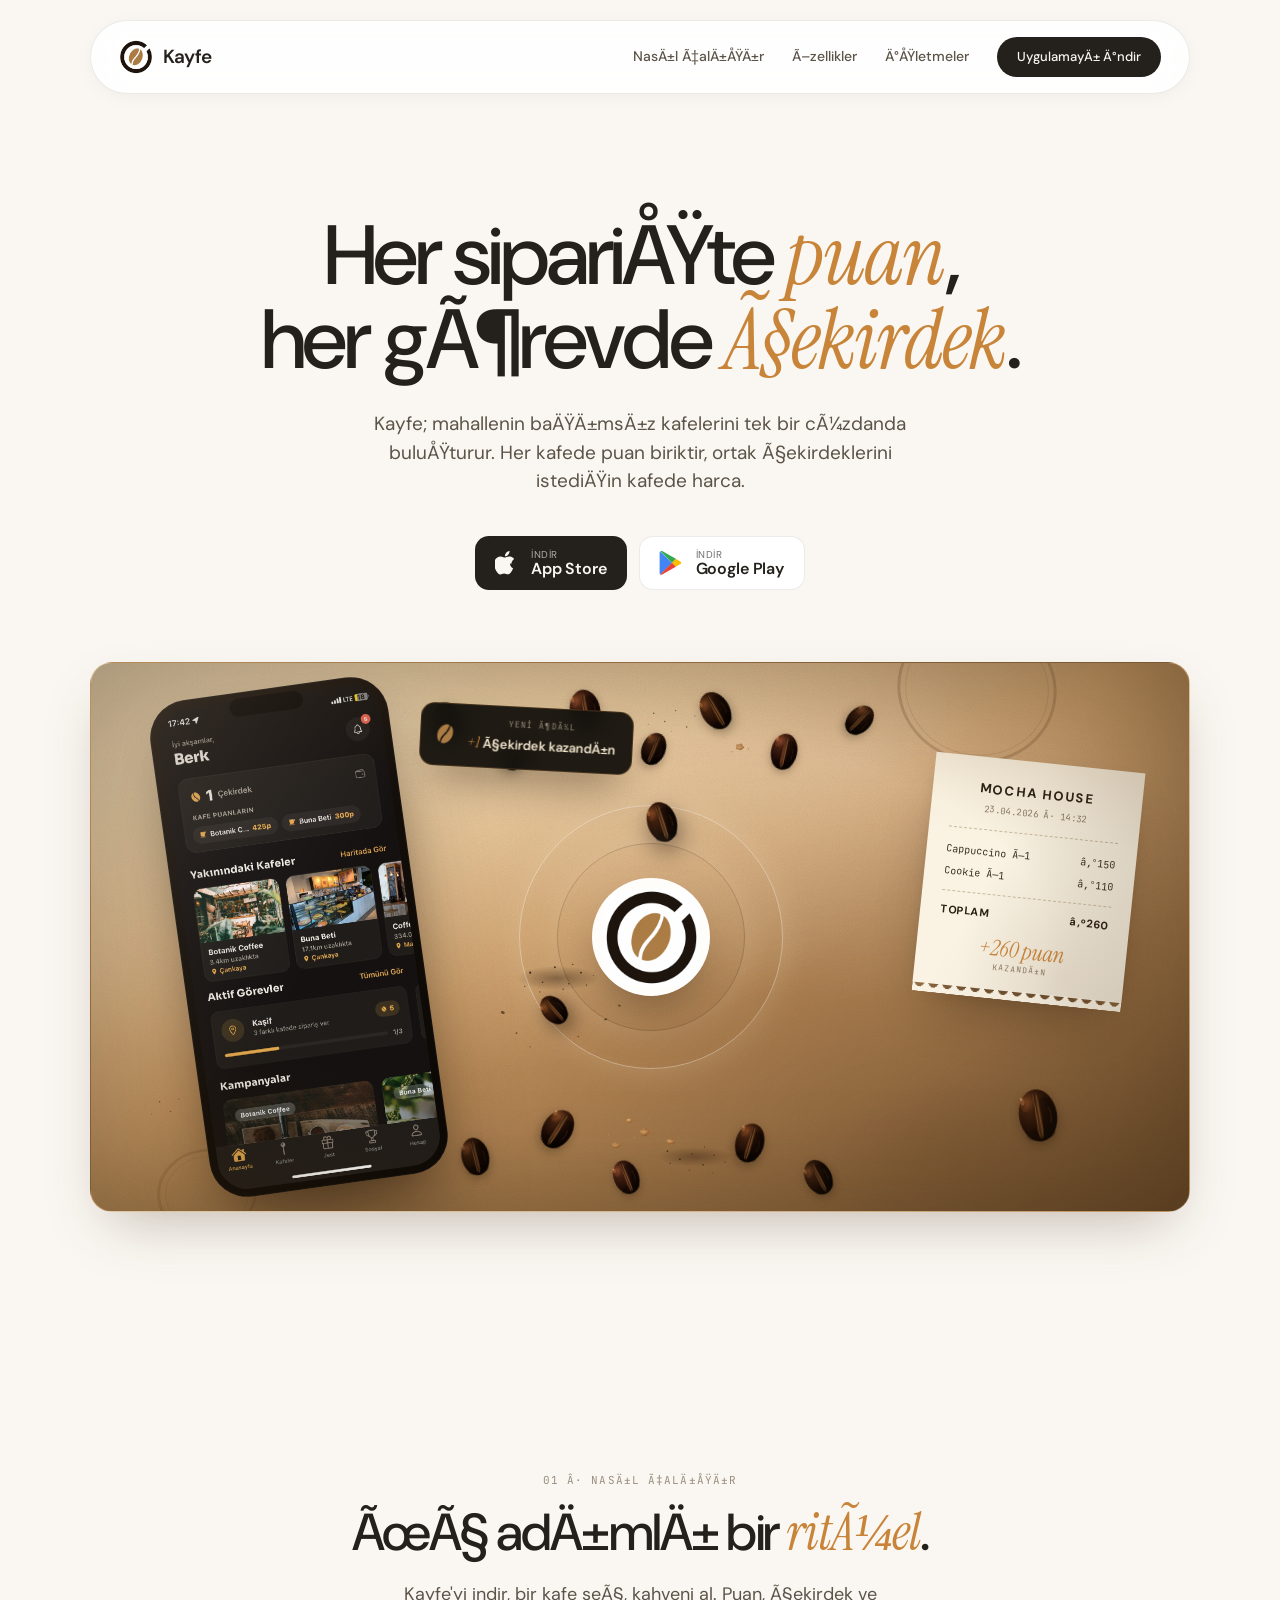
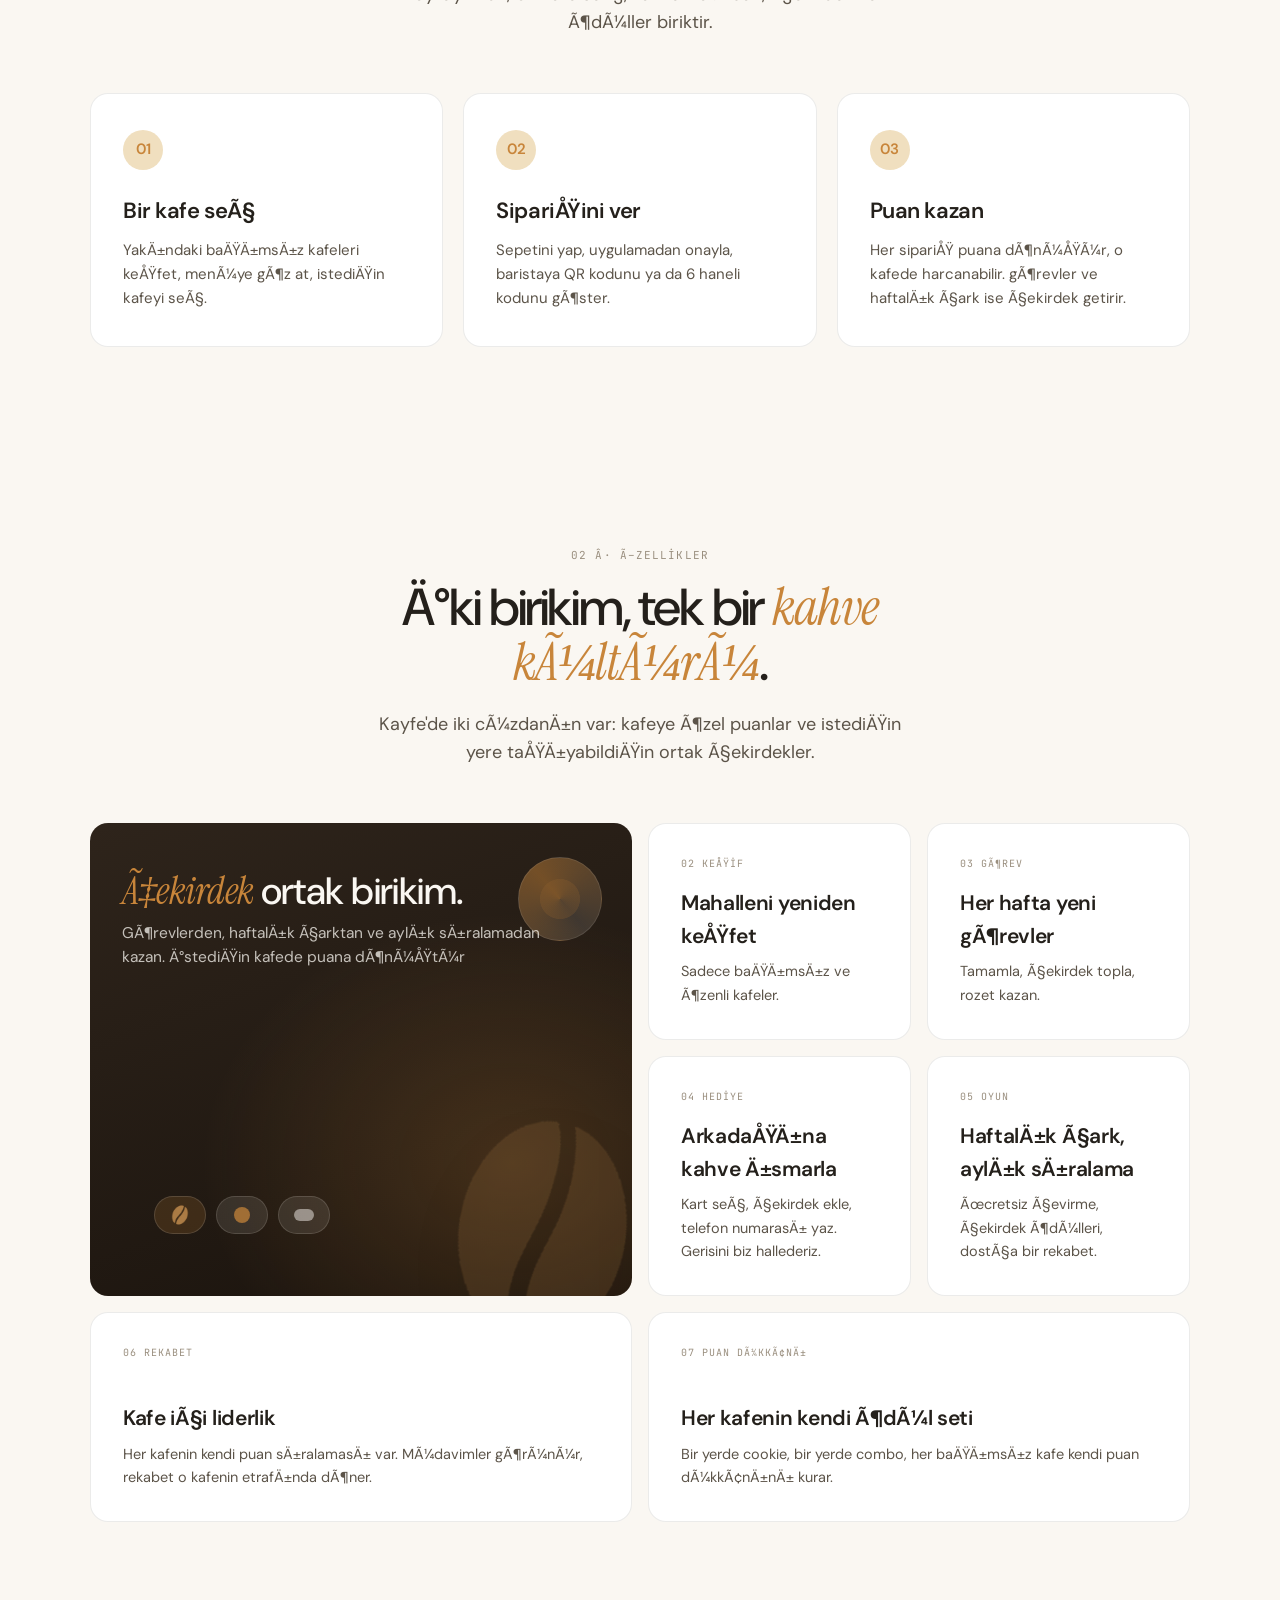
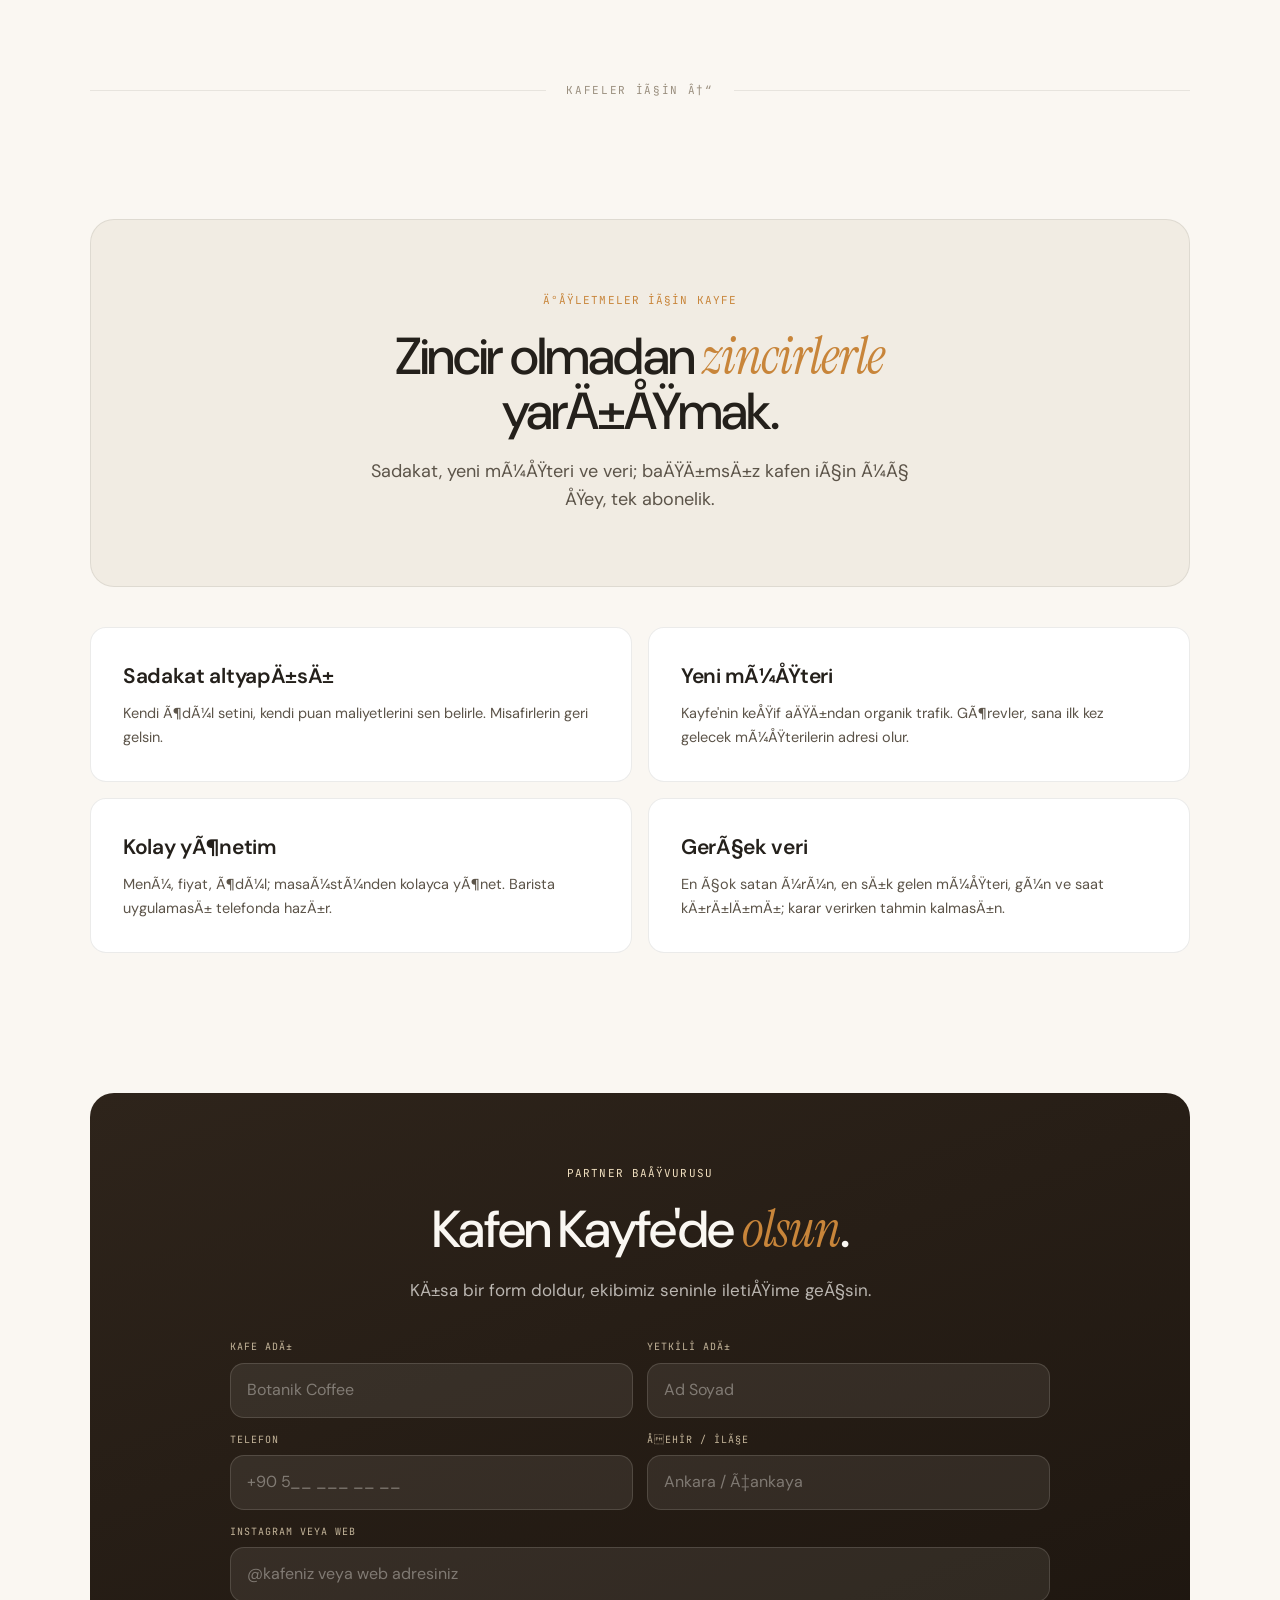
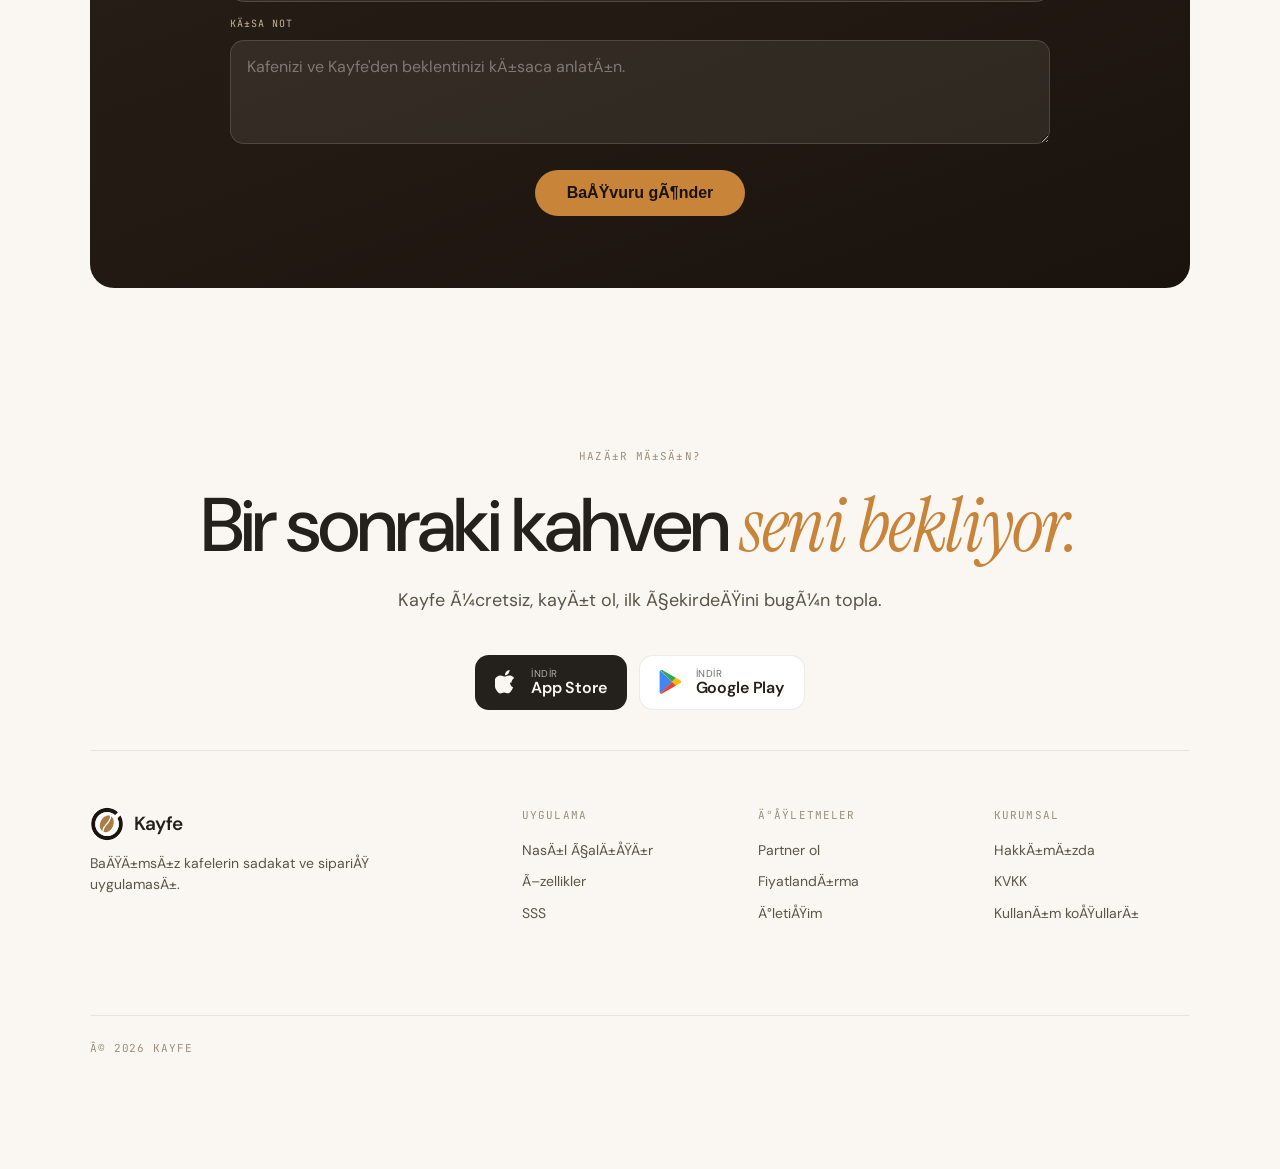
==== commit 7633dda5: "favicon falan" ====
--- a/index.html
+++ b/index.html
@@ -1,10 +1,12 @@
-<!doctype html>
+﻿<!doctype html>
 <html lang="tr">
 <head>
 <meta charset="utf-8"/>
-<title>Kayfe — Bağımsız Kafelerin Sadakat Ağı</title>
+<title>Kayfe</title>
 <meta name="viewport" content="width=device-width,initial-scale=1"/>
-<meta name="description" content="Kayfe; mahallenin bağımsız kafelerini tek bir cüzdanda buluşturur. Her kafede puan biriktir, ortak çekirdeklerini istediğin kafede harca."/>
+<meta name="description" content="Kayfe; mahallenin baÄŸÄ±msÄ±z kafelerini tek bir cÃ¼zdanda buluÅŸturur. Her kafede puan biriktir, ortak Ã§ekirdeklerini istediÄŸin kafede harca."/>
+<link rel="icon" type="image/png" href="favicon.png">
+<link rel="apple-touch-icon" href="favicon.png">
 <link rel="preconnect" href="https://fonts.googleapis.com">
 <link rel="preconnect" href="https://fonts.gstatic.com" crossorigin>
 <link href="https://fonts.googleapis.com/css2?family=DM+Sans:opsz,wght@9..40,400;9..40,500;9..40,600;9..40,700&family=Instrument+Serif:ital@0;1&family=JetBrains+Mono:wght@400&display=swap" rel="stylesheet">
@@ -61,7 +63,7 @@
     padding: 20px 40px 80px;
   }
 
-  /* ─── NAV ─── */
+  /* â”€â”€â”€ NAV â”€â”€â”€ */
   .nav {
     display: flex;
     align-items: center;
@@ -123,7 +125,7 @@
   }
   .nav-cta:hover { opacity: 0.85; }
 
-  /* ─── HERO ─── */
+  /* â”€â”€â”€ HERO â”€â”€â”€ */
   .hero {
     text-align: center;
     padding: 60px 0 100px;
@@ -175,7 +177,7 @@
     flex-wrap: wrap;
   }
 
-  /* ─── STORE BUTTONS ─── */
+  /* â”€â”€â”€ STORE BUTTONS â”€â”€â”€ */
   .store-btn {
     display: flex;
     align-items: center;
@@ -221,7 +223,7 @@
     letter-spacing: -0.01em;
   }
 
-  /* ─── HERO PREVIEW ─── */
+  /* â”€â”€â”€ HERO PREVIEW â”€â”€â”€ */
   .hero-preview {
     margin-top: 72px;
     position: relative;
@@ -244,7 +246,7 @@
     }
   }
 
-  /* ─── CAFE TABLE STAGE ─── */
+  /* â”€â”€â”€ CAFE TABLE STAGE â”€â”€â”€ */
   .hp-stage {
     aspect-ratio: 16 / 8;
     border-radius: 22px;
@@ -305,7 +307,7 @@
     transform: rotate(-8deg) scaleY(0.88);
   }
 
-  /* Decorative SVG layer — beans + grounds */
+  /* Decorative SVG layer â€” beans + grounds */
   .hp-decor {
     position: absolute;
     inset: 0;
@@ -598,7 +600,7 @@
   }
 
 
-  /* ─── SECTIONS ─── */
+  /* â”€â”€â”€ SECTIONS â”€â”€â”€ */
   section { padding: 100px 0; }
 
   .section-head {
@@ -625,7 +627,7 @@
     margin: 20px auto 0;
   }
 
-  /* ─── HOW IT WORKS ─── */
+  /* â”€â”€â”€ HOW IT WORKS â”€â”€â”€ */
   .steps {
     display: grid;
     grid-template-columns: repeat(3, 1fr);
@@ -671,7 +673,7 @@
     line-height: 1.6;
   }
 
-  /* ─── FEATURES BENTO ─── */
+  /* â”€â”€â”€ FEATURES BENTO â”€â”€â”€ */
   .bento {
     display: grid;
     grid-template-columns: repeat(12, 1fr);
@@ -725,7 +727,7 @@
   .f-mid { grid-column: span 3; }
   .f-wide { grid-column: span 6; min-height: 170px; }
 
-  /* Hero feature — dark */
+  /* Hero feature â€” dark */
   .f-hero {
     background:
       radial-gradient(ellipse at 78% 72%, rgba(200,133,58,0.22), transparent 52%),
@@ -831,7 +833,7 @@
   .fh-decor .bean-b { filter: drop-shadow(0 8px 12px rgba(0,0,0,0.42)) brightness(0.88) saturate(0.95); }
   .fh-decor .bean-c { filter: drop-shadow(0 6px 10px rgba(0,0,0,0.4)) brightness(1.08) hue-rotate(-4deg); }
 
-  /* ─── B2B SPLIT ─── */
+  /* â”€â”€â”€ B2B SPLIT â”€â”€â”€ */
   .b2b-split {
     display: flex;
     align-items: center;
@@ -848,7 +850,7 @@
     white-space: nowrap;
   }
 
-  /* ─── B2B HERO ─── */
+  /* â”€â”€â”€ B2B HERO â”€â”€â”€ */
   .b2b-hero {
     background: var(--paper-2);
     border-radius: var(--radius-large);
@@ -874,7 +876,7 @@
     margin: 0 auto;
   }
 
-  /* ─── B2B GRID ─── */
+  /* â”€â”€â”€ B2B GRID â”€â”€â”€ */
   .b2b-grid {
     display: grid;
     grid-template-columns: 1fr 1fr;
@@ -907,7 +909,7 @@
     line-height: 1.6;
   }
 
-  /* ─── PARTNER CTA ─── */
+  /* â”€â”€â”€ PARTNER CTA â”€â”€â”€ */
   .partner-cta {
     background: linear-gradient(160deg, #2E241B 0%, #1A130D 100%);
     color: var(--paper);
@@ -1000,7 +1002,7 @@
   }
   .partner-submit:hover { opacity: 0.9; transform: translateY(-1px); }
 
-  /* ─── DOWNLOAD CTA ─── */
+  /* â”€â”€â”€ DOWNLOAD CTA â”€â”€â”€ */
   .download-cta {
     text-align: center;
     padding: 120px 0 40px;
@@ -1027,7 +1029,7 @@
     flex-wrap: wrap;
   }
 
-  /* ─── FOOTER ─── */
+  /* â”€â”€â”€ FOOTER â”€â”€â”€ */
   footer {
     border-top: 1px solid var(--line);
     padding: 56px 0 0;
@@ -1076,7 +1078,7 @@
     color: var(--muted);
   }
 
-  /* ─── SCROLL FADE IN ─── */
+  /* â”€â”€â”€ SCROLL FADE IN â”€â”€â”€ */
   .reveal {
     opacity: 0;
     transform: translateY(24px);
@@ -1088,7 +1090,7 @@
     transform: translateY(0);
   }
 
-  /* ─── RESPONSIVE ─── */
+  /* â”€â”€â”€ RESPONSIVE â”€â”€â”€ */
   @media (max-width: 900px) {
     .page { padding: 16px 24px 60px; }
 
@@ -1136,27 +1138,38 @@
     .hero-sub { font-size: 16px; }
     .hero-preview { margin-top: 54px; }
 
-    .hp-stage { aspect-ratio: 3 / 4; border-radius: 18px; }
-    .hp-hero-core { width: 218px; height: 218px; left: 50%; top: 55%; opacity: 0.86; }
-    .hp-logo-orb { width: 78px; height: 78px; }
+    .hp-stage {
+      height: 520px;
+      aspect-ratio: auto;
+      border-radius: 18px;
+      background:
+        radial-gradient(ellipse at 50% 18%, rgba(255,240,210,0.34), transparent 46%),
+        radial-gradient(ellipse at 50% 100%, rgba(80,45,20,0.28), transparent 58%),
+        linear-gradient(160deg, #E7C99E 0%, #B98755 58%, #765337 100%);
+    }
+    .hp-decor,
+    .hp-ring,
+    .hp-hero-core {
+      display: none;
+    }
     .hp-phone {
-      width: 158px; left: 50%; top: 7%;
+      width: 232px; left: 50%; top: 50%;
       animation: phoneRiseMobile 1.1s cubic-bezier(0.22, 1, 0.36, 1) 0.5s both,
                  phoneFloatMobile 6.5s ease-in-out 1.6s infinite;
     }
-    .hp-phone-frame { border-radius: 32px; padding: 7px; }
-    .hp-phone-screen { min-height: 312px; border-radius: 25px; }
-    .hp-phone-notch { width: 58px; height: 14px; }
+    .hp-phone-frame { border-radius: 38px; padding: 8px; }
+    .hp-phone-screen { min-height: 456px; border-radius: 30px; }
+    .hp-phone-notch { width: 70px; height: 17px; }
     .hp-receipt { display: none; }
     .hp-notif { display: none; }
 
     @keyframes phoneRiseMobile {
-      from { opacity: 0; transform: translateX(-60%) rotate(-4deg) scale(0.92); }
-      to   { opacity: 1; transform: translateX(-60%) rotate(-8deg) scale(1); }
+      from { opacity: 0; transform: translate(-50%, -42%) rotate(-2deg) scale(0.94); }
+      to   { opacity: 1; transform: translate(-50%, -50%) rotate(-3deg) scale(1); }
     }
     @keyframes phoneFloatMobile {
-      0%, 100% { transform: translateX(-60%) rotate(-8deg); }
-      50%      { transform: translateX(-60%) translateY(-8px) rotate(-7deg); }
+      0%, 100% { transform: translate(-50%, -50%) rotate(-3deg); }
+      50%      { transform: translate(-50%, calc(-50% - 8px)) rotate(-2deg); }
     }
 
     .bento { grid-template-columns: 1fr; }
@@ -1190,9 +1203,9 @@
     .section-head h2,
     .b2b-hero h2,
     .partner-cta h2 { font-size: 32px; }
-    .hp-phone { width: 150px; }
-    .hp-phone-screen { min-height: 296px; }
-    .hp-hero-core { width: 200px; height: 200px; }
+    .hp-stage { height: 492px; }
+    .hp-phone { width: 214px; }
+    .hp-phone-screen { min-height: 420px; }
     footer { grid-template-columns: 1fr; }
   }
 
@@ -1213,29 +1226,29 @@
 <div class="page">
 
   <!-- NAV -->
-  <nav class="nav" aria-label="Ana menü">
-    <a class="logo" href="#" aria-label="Kayfe ana sayfası">
+  <nav class="nav" aria-label="Ana menÃ¼">
+    <a class="logo" href="#" aria-label="Kayfe ana sayfasÄ±">
       <div class="logo-mark" aria-hidden="true"></div>
       Kayfe
     </a>
     <div class="nav-links">
-      <a href="#nasil">Nasıl Çalışır</a>
-      <a href="#ozellikler">Özellikler</a>
-      <a href="#isletmeler">İşletmeler</a>
-      <a class="nav-cta" href="#indir">Uygulamayı İndir</a>
+      <a href="#nasil">NasÄ±l Ã‡alÄ±ÅŸÄ±r</a>
+      <a href="#ozellikler">Ã–zellikler</a>
+      <a href="#isletmeler">Ä°ÅŸletmeler</a>
+      <a class="nav-cta" href="#indir">UygulamayÄ± Ä°ndir</a>
     </div>
   </nav>
 
   <!-- HERO -->
   <section class="hero" aria-labelledby="hero-heading">
     <h1 id="hero-heading">
-      Her siparişte <span class="serif-accent">puan</span>,<br>
-      her görevde <span class="serif-accent">çekirdek</span>.
+      Her sipariÅŸte <span class="serif-accent">puan</span>,<br>
+      her gÃ¶revde <span class="serif-accent">Ã§ekirdek</span>.
     </h1>
 
     <p class="hero-sub">
-      Kayfe; mahallenin bağımsız kafelerini tek bir cüzdanda buluşturur.
-      Her kafede puan biriktir, ortak çekirdeklerini istediğin kafede harca.
+      Kayfe; mahallenin baÄŸÄ±msÄ±z kafelerini tek bir cÃ¼zdanda buluÅŸturur.
+      Her kafede puan biriktir, ortak Ã§ekirdeklerini istediÄŸin kafede harca.
     </p>
 
     <div class="hero-ctas">
@@ -1269,7 +1282,7 @@
     </div>
 
     <div class="hero-preview" aria-hidden="true">
-      <div class="hp-stage" role="img" aria-label="Kayfe uygulama önizlemesi — kafe masası">
+      <div class="hp-stage" role="img" aria-label="Kayfe uygulama Ã¶nizlemesi â€” kafe masasÄ±">
         <div class="hp-ring hp-ring-1"></div>
         <div class="hp-ring hp-ring-2"></div>
         <div class="hp-hero-core">
@@ -1536,7 +1549,7 @@
           <div class="hp-phone-frame">
             <div class="hp-phone-notch"></div>
             <div class="hp-phone-screen">
-              <img class="hp-phone-img" src="WhatsApp%20Image%202026-04-24%20at%2017.42.36.jpeg" alt="Kayfe uygulama ana ekranı">
+              <img class="hp-phone-img" src="WhatsApp%20Image%202026-04-24%20at%2017.42.36.jpeg" alt="Kayfe uygulama ana ekranÄ±">
             </div>
           </div>
         </div>
@@ -1544,14 +1557,14 @@
         <div class="hp-receipt">
           <div class="hp-receipt-inner">
             <div class="hp-receipt-brand">MOCHA HOUSE</div>
-            <div class="hp-receipt-date">23.04.2026 · 14:32</div>
-            <div class="hp-receipt-line"><span>Cappuccino ×1</span><span>₺150</span></div>
-            <div class="hp-receipt-line"><span>Cookie ×1</span><span>₺110</span></div>
+            <div class="hp-receipt-date">23.04.2026 Â· 14:32</div>
+            <div class="hp-receipt-line"><span>Cappuccino Ã—1</span><span>â‚º150</span></div>
+            <div class="hp-receipt-line"><span>Cookie Ã—1</span><span>â‚º110</span></div>
             <div class="hp-receipt-divider"></div>
-            <div class="hp-receipt-total"><span>TOPLAM</span><span>₺260</span></div>
+            <div class="hp-receipt-total"><span>TOPLAM</span><span>â‚º260</span></div>
             <div class="hp-receipt-reward">
               +260 puan
-              <small>kazandın</small>
+              <small>kazandÄ±n</small>
             </div>
           </div>
         </div>
@@ -1559,8 +1572,8 @@
         <div class="hp-notif">
           <div class="hp-notif-icon"></div>
           <div>
-            <div class="hp-notif-text-small">yeni ödül</div>
-            <div class="hp-notif-text-big"><span class="accent">+1</span> çekirdek kazandın</div>
+            <div class="hp-notif-text-small">yeni Ã¶dÃ¼l</div>
+            <div class="hp-notif-text-big"><span class="accent">+1</span> Ã§ekirdek kazandÄ±n</div>
           </div>
         </div>
       </div>
@@ -1570,25 +1583,25 @@
   <!-- HOW IT WORKS -->
   <section id="nasil" style="padding-top: 160px;" aria-labelledby="nasil-heading">
     <div class="section-head reveal">
-      <span class="mono">01 · Nasıl Çalışır</span>
-      <h2 id="nasil-heading">Üç adımlı bir <span class="serif-accent">ritüel</span>.</h2>
-      <p class="lede">Kayfe'yi indir, bir kafe seç, kahveni al. Puan, çekirdek ve ödüller biriktir.</p>
+      <span class="mono">01 Â· NasÄ±l Ã‡alÄ±ÅŸÄ±r</span>
+      <h2 id="nasil-heading">ÃœÃ§ adÄ±mlÄ± bir <span class="serif-accent">ritÃ¼el</span>.</h2>
+      <p class="lede">Kayfe'yi indir, bir kafe seÃ§, kahveni al. Puan, Ã§ekirdek ve Ã¶dÃ¼ller biriktir.</p>
     </div>
     <div class="steps">
       <div class="step reveal">
         <div class="num-circle" aria-hidden="true">01</div>
-        <h3>Bir kafe seç</h3>
-        <p>Yakındaki bağımsız kafeleri keşfet, menüye göz at, istediğin kafeyi seç.</p>
+        <h3>Bir kafe seÃ§</h3>
+        <p>YakÄ±ndaki baÄŸÄ±msÄ±z kafeleri keÅŸfet, menÃ¼ye gÃ¶z at, istediÄŸin kafeyi seÃ§.</p>
       </div>
       <div class="step reveal" style="transition-delay:0.1s">
         <div class="num-circle" aria-hidden="true">02</div>
-        <h3>Siparişini ver</h3>
-        <p>Sepetini yap, uygulamadan onayla, baristaya QR kodunu ya da 6 haneli kodunu göster.</p>
+        <h3>SipariÅŸini ver</h3>
+        <p>Sepetini yap, uygulamadan onayla, baristaya QR kodunu ya da 6 haneli kodunu gÃ¶ster.</p>
       </div>
       <div class="step reveal" style="transition-delay:0.2s">
         <div class="num-circle" aria-hidden="true">03</div>
         <h3>Puan kazan</h3>
-        <p>Her sipariş puana dönüşür, o kafede harcanabilir. görevler ve haftalık çark ise çekirdek getirir.</p>
+        <p>Her sipariÅŸ puana dÃ¶nÃ¼ÅŸÃ¼r, o kafede harcanabilir. gÃ¶revler ve haftalÄ±k Ã§ark ise Ã§ekirdek getirir.</p>
       </div>
     </div>
   </section>
@@ -1596,16 +1609,16 @@
   <!-- FEATURES -->
   <section id="ozellikler" aria-labelledby="ozellikler-heading">
     <div class="section-head reveal">
-      <span class="mono">02 · Özellikler</span>
-      <h2 id="ozellikler-heading">İki birikim, tek bir <span class="serif-accent">kahve kültürü</span>.</h2>
-      <p class="lede">Kayfe'de iki cüzdanın var: kafeye özel puanlar ve istediğin yere taşıyabildiğin ortak çekirdekler.</p>
+      <span class="mono">02 Â· Ã–zellikler</span>
+      <h2 id="ozellikler-heading">Ä°ki birikim, tek bir <span class="serif-accent">kahve kÃ¼ltÃ¼rÃ¼</span>.</h2>
+      <p class="lede">Kayfe'de iki cÃ¼zdanÄ±n var: kafeye Ã¶zel puanlar ve istediÄŸin yere taÅŸÄ±yabildiÄŸin ortak Ã§ekirdekler.</p>
     </div>
 
     <div class="bento reveal">
       <div class="feat f-hero">
         <div>
-          <h3><span class="serif-accent">Çekirdek</span> ortak birikim.</h3>
-          <p>Görevlerden, haftalık çarktan ve aylık sıralamadan kazan. İstediğin kafede puana dönüştür</p>
+          <h3><span class="serif-accent">Ã‡ekirdek</span> ortak birikim.</h3>
+          <p>GÃ¶revlerden, haftalÄ±k Ã§arktan ve aylÄ±k sÄ±ralamadan kazan. Ä°stediÄŸin kafede puana dÃ¶nÃ¼ÅŸtÃ¼r</p>
         </div>
         <div class="f-hero-visual" aria-hidden="true">
           <span class="f-hero-chip bean"></span>
@@ -1615,50 +1628,50 @@
       </div>
 
       <div class="feat f-small">
-        <span class="ftag">02 keşif</span>
+        <span class="ftag">02 keÅŸif</span>
         <div>
-          <h3>Mahalleni yeniden keşfet</h3>
-          <p>Sadece bağımsız ve özenli kafeler.</p>
+          <h3>Mahalleni yeniden keÅŸfet</h3>
+          <p>Sadece baÄŸÄ±msÄ±z ve Ã¶zenli kafeler.</p>
         </div>
       </div>
 
       <div class="feat f-small">
-        <span class="ftag">03 görev</span>
+        <span class="ftag">03 gÃ¶rev</span>
         <div>
-          <h3>Her hafta yeni görevler</h3>
-          <p>Tamamla, çekirdek topla, rozet kazan.</p>
+          <h3>Her hafta yeni gÃ¶revler</h3>
+          <p>Tamamla, Ã§ekirdek topla, rozet kazan.</p>
         </div>
       </div>
 
       <div class="feat f-mid">
         <span class="ftag">04 hediye</span>
         <div>
-          <h3>Arkadaşına kahve ısmarla</h3>
-          <p>Kart seç, çekirdek ekle, telefon numarası yaz. Gerisini biz hallederiz.</p>
+          <h3>ArkadaÅŸÄ±na kahve Ä±smarla</h3>
+          <p>Kart seÃ§, Ã§ekirdek ekle, telefon numarasÄ± yaz. Gerisini biz hallederiz.</p>
         </div>
       </div>
 
       <div class="feat f-mid">
         <span class="ftag">05 oyun</span>
         <div>
-          <h3>Haftalık çark, aylık sıralama</h3>
-          <p>Ücretsiz çevirme, çekirdek ödülleri, dostça bir rekabet.</p>
+          <h3>HaftalÄ±k Ã§ark, aylÄ±k sÄ±ralama</h3>
+          <p>Ãœcretsiz Ã§evirme, Ã§ekirdek Ã¶dÃ¼lleri, dostÃ§a bir rekabet.</p>
         </div>
       </div>
 
       <div class="feat f-wide">
         <span class="ftag">06 rekabet</span>
         <div>
-          <h3>Kafe içi liderlik</h3>
-          <p>Her kafenin kendi puan sıralaması var. Müdavimler görünür, rekabet o kafenin etrafında döner.</p>
+          <h3>Kafe iÃ§i liderlik</h3>
+          <p>Her kafenin kendi puan sÄ±ralamasÄ± var. MÃ¼davimler gÃ¶rÃ¼nÃ¼r, rekabet o kafenin etrafÄ±nda dÃ¶ner.</p>
         </div>
       </div>
 
       <div class="feat f-wide">
-        <span class="ftag">07 puan dükkânı</span>
+        <span class="ftag">07 puan dÃ¼kkÃ¢nÄ±</span>
         <div>
-          <h3>Her kafenin kendi ödül seti</h3>
-          <p>Bir yerde cookie, bir yerde combo, her bağımsız kafe kendi puan dükkânını kurar.</p>
+          <h3>Her kafenin kendi Ã¶dÃ¼l seti</h3>
+          <p>Bir yerde cookie, bir yerde combo, her baÄŸÄ±msÄ±z kafe kendi puan dÃ¼kkÃ¢nÄ±nÄ± kurar.</p>
         </div>
       </div>
 
@@ -1668,33 +1681,33 @@
   <!-- B2B SPLIT -->
   <div class="b2b-split" id="isletmeler" aria-hidden="true">
     <div class="line"></div>
-    <div class="label">Kafeler için ↓</div>
+    <div class="label">Kafeler iÃ§in â†“</div>
     <div class="line"></div>
   </div>
 
   <section style="padding-top: 40px;" aria-labelledby="b2b-heading">
     <div class="b2b-hero reveal">
-      <span class="mono">İşletmeler için Kayfe</span>
-      <h2 id="b2b-heading">Zincir olmadan <span class="serif-accent">zincirlerle</span> yarışmak.</h2>
-      <p class="lede">Sadakat, yeni müşteri ve veri; bağımsız kafen için üç şey, tek abonelik.</p>
+      <span class="mono">Ä°ÅŸletmeler iÃ§in Kayfe</span>
+      <h2 id="b2b-heading">Zincir olmadan <span class="serif-accent">zincirlerle</span> yarÄ±ÅŸmak.</h2>
+      <p class="lede">Sadakat, yeni mÃ¼ÅŸteri ve veri; baÄŸÄ±msÄ±z kafen iÃ§in Ã¼Ã§ ÅŸey, tek abonelik.</p>
     </div>
 
     <div class="b2b-grid reveal">
       <div class="b2b-card">
-        <h3>Sadakat altyapısı</h3>
-        <p>Kendi ödül setini, kendi puan maliyetlerini sen belirle. Misafirlerin geri gelsin.</p>
+        <h3>Sadakat altyapÄ±sÄ±</h3>
+        <p>Kendi Ã¶dÃ¼l setini, kendi puan maliyetlerini sen belirle. Misafirlerin geri gelsin.</p>
       </div>
       <div class="b2b-card">
-        <h3>Yeni müşteri</h3>
-        <p>Kayfe'nin keşif ağından organik trafik. Görevler, sana ilk kez gelecek müşterilerin adresi olur.</p>
+        <h3>Yeni mÃ¼ÅŸteri</h3>
+        <p>Kayfe'nin keÅŸif aÄŸÄ±ndan organik trafik. GÃ¶revler, sana ilk kez gelecek mÃ¼ÅŸterilerin adresi olur.</p>
       </div>
       <div class="b2b-card">
-        <h3>Kolay yönetim</h3>
-        <p>Menü, fiyat, ödül; masaüstünden kolayca yönet. Barista uygulaması telefonda hazır.</p>
+        <h3>Kolay yÃ¶netim</h3>
+        <p>MenÃ¼, fiyat, Ã¶dÃ¼l; masaÃ¼stÃ¼nden kolayca yÃ¶net. Barista uygulamasÄ± telefonda hazÄ±r.</p>
       </div>
       <div class="b2b-card">
-        <h3>Gerçek veri</h3>
-        <p>En çok satan ürün, en sık gelen müşteri, gün ve saat kırılımı; karar verirken tahmin kalmasın.</p>
+        <h3>GerÃ§ek veri</h3>
+        <p>En Ã§ok satan Ã¼rÃ¼n, en sÄ±k gelen mÃ¼ÅŸteri, gÃ¼n ve saat kÄ±rÄ±lÄ±mÄ±; karar verirken tahmin kalmasÄ±n.</p>
       </div>
     </div>
   </section>
@@ -1702,17 +1715,17 @@
   <!-- PARTNER CTA -->
   <div class="partner-cta reveal" role="region" aria-labelledby="partner-heading">
     <div class="partner-cta-head">
-      <span class="mono">Partner başvurusu</span>
+      <span class="mono">Partner baÅŸvurusu</span>
       <h2 id="partner-heading">Kafen Kayfe'de <span class="serif-accent">olsun</span>.</h2>
-      <p>Kısa bir form doldur, ekibimiz seninle iletişime geçsin.</p>
+      <p>KÄ±sa bir form doldur, ekibimiz seninle iletiÅŸime geÃ§sin.</p>
     </div>
-    <form class="partner-form" aria-label="Partner başvuru formu">
+    <form class="partner-form" aria-label="Partner baÅŸvuru formu">
       <div class="partner-field">
-        <label for="cafe-name">Kafe adı</label>
+        <label for="cafe-name">Kafe adÄ±</label>
         <input id="cafe-name" name="cafe-name" type="text" placeholder="Botanik Coffee">
       </div>
       <div class="partner-field">
-        <label for="contact-name">Yetkili adı</label>
+        <label for="contact-name">Yetkili adÄ±</label>
         <input id="contact-name" name="contact-name" type="text" placeholder="Ad Soyad">
       </div>
       <div class="partner-field">
@@ -1720,26 +1733,26 @@
         <input id="phone" name="phone" type="tel" placeholder="+90 5__ ___ __ __">
       </div>
       <div class="partner-field">
-        <label for="location">Şehir / ilçe</label>
-        <input id="location" name="location" type="text" placeholder="Ankara / Çankaya">
+        <label for="location">Åehir / ilÃ§e</label>
+        <input id="location" name="location" type="text" placeholder="Ankara / Ã‡ankaya">
       </div>
       <div class="partner-field full">
         <label for="social">Instagram veya web</label>
         <input id="social" name="social" type="text" placeholder="@kafeniz veya web adresiniz">
       </div>
       <div class="partner-field full">
-        <label for="note">Kısa not</label>
-        <textarea id="note" name="note" placeholder="Kafenizi ve Kayfe'den beklentinizi kısaca anlatın."></textarea>
-      </div>
-      <button class="partner-submit" type="button">Başvuru gönder</button>
+        <label for="note">KÄ±sa not</label>
+        <textarea id="note" name="note" placeholder="Kafenizi ve Kayfe'den beklentinizi kÄ±saca anlatÄ±n."></textarea>
+      </div>
+      <button class="partner-submit" type="button">BaÅŸvuru gÃ¶nder</button>
     </form>
   </div>
 
   <!-- DOWNLOAD -->
   <section class="download-cta" id="indir" aria-labelledby="indir-heading">
-    <span class="mono">Hazır mısın?</span>
+    <span class="mono">HazÄ±r mÄ±sÄ±n?</span>
     <h2 id="indir-heading">Bir sonraki kahven <span class="serif-accent">seni bekliyor.</span></h2>
-    <p>Kayfe ücretsiz, kayıt ol, ilk çekirdeğini bugün topla.</p>
+    <p>Kayfe Ã¼cretsiz, kayÄ±t ol, ilk Ã§ekirdeÄŸini bugÃ¼n topla.</p>
     <div class="stores">
       <a class="store-btn" href="#" aria-label="App Store'dan indir">
         <span class="ico" aria-hidden="true">
@@ -1772,38 +1785,38 @@
   <!-- FOOTER -->
   <footer>
     <div>
-      <a class="logo" href="#" aria-label="Kayfe ana sayfası">
+      <a class="logo" href="#" aria-label="Kayfe ana sayfasÄ±">
         <div class="logo-mark" aria-hidden="true"></div>
         Kayfe
       </a>
-      <p class="brand-blurb">Bağımsız kafelerin sadakat ve sipariş uygulaması.</p>
+      <p class="brand-blurb">BaÄŸÄ±msÄ±z kafelerin sadakat ve sipariÅŸ uygulamasÄ±.</p>
     </div>
     <div>
       <h4>Uygulama</h4>
       <ul>
-        <li><a href="#nasil">Nasıl çalışır</a></li>
-        <li><a href="#ozellikler">Özellikler</a></li>
+        <li><a href="#nasil">NasÄ±l Ã§alÄ±ÅŸÄ±r</a></li>
+        <li><a href="#ozellikler">Ã–zellikler</a></li>
         <li><a href="#">SSS</a></li>
       </ul>
     </div>
     <div>
-      <h4>İşletmeler</h4>
+      <h4>Ä°ÅŸletmeler</h4>
       <ul>
         <li><a href="#">Partner ol</a></li>
-        <li><a href="#">Fiyatlandırma</a></li>
-        <li><a href="#">İletişim</a></li>
+        <li><a href="#">FiyatlandÄ±rma</a></li>
+        <li><a href="#">Ä°letiÅŸim</a></li>
       </ul>
     </div>
     <div>
       <h4>Kurumsal</h4>
       <ul>
-        <li><a href="#">Hakkımızda</a></li>
+        <li><a href="#">HakkÄ±mÄ±zda</a></li>
         <li><a href="#">KVKK</a></li>
-        <li><a href="#">Kullanım koşulları</a></li>
+        <li><a href="#">KullanÄ±m koÅŸullarÄ±</a></li>
       </ul>
     </div>
     <div class="foot-note">
-      <span>© 2026 Kayfe</span>
+      <span>Â© 2026 Kayfe</span>
     </div>
   </footer>
 
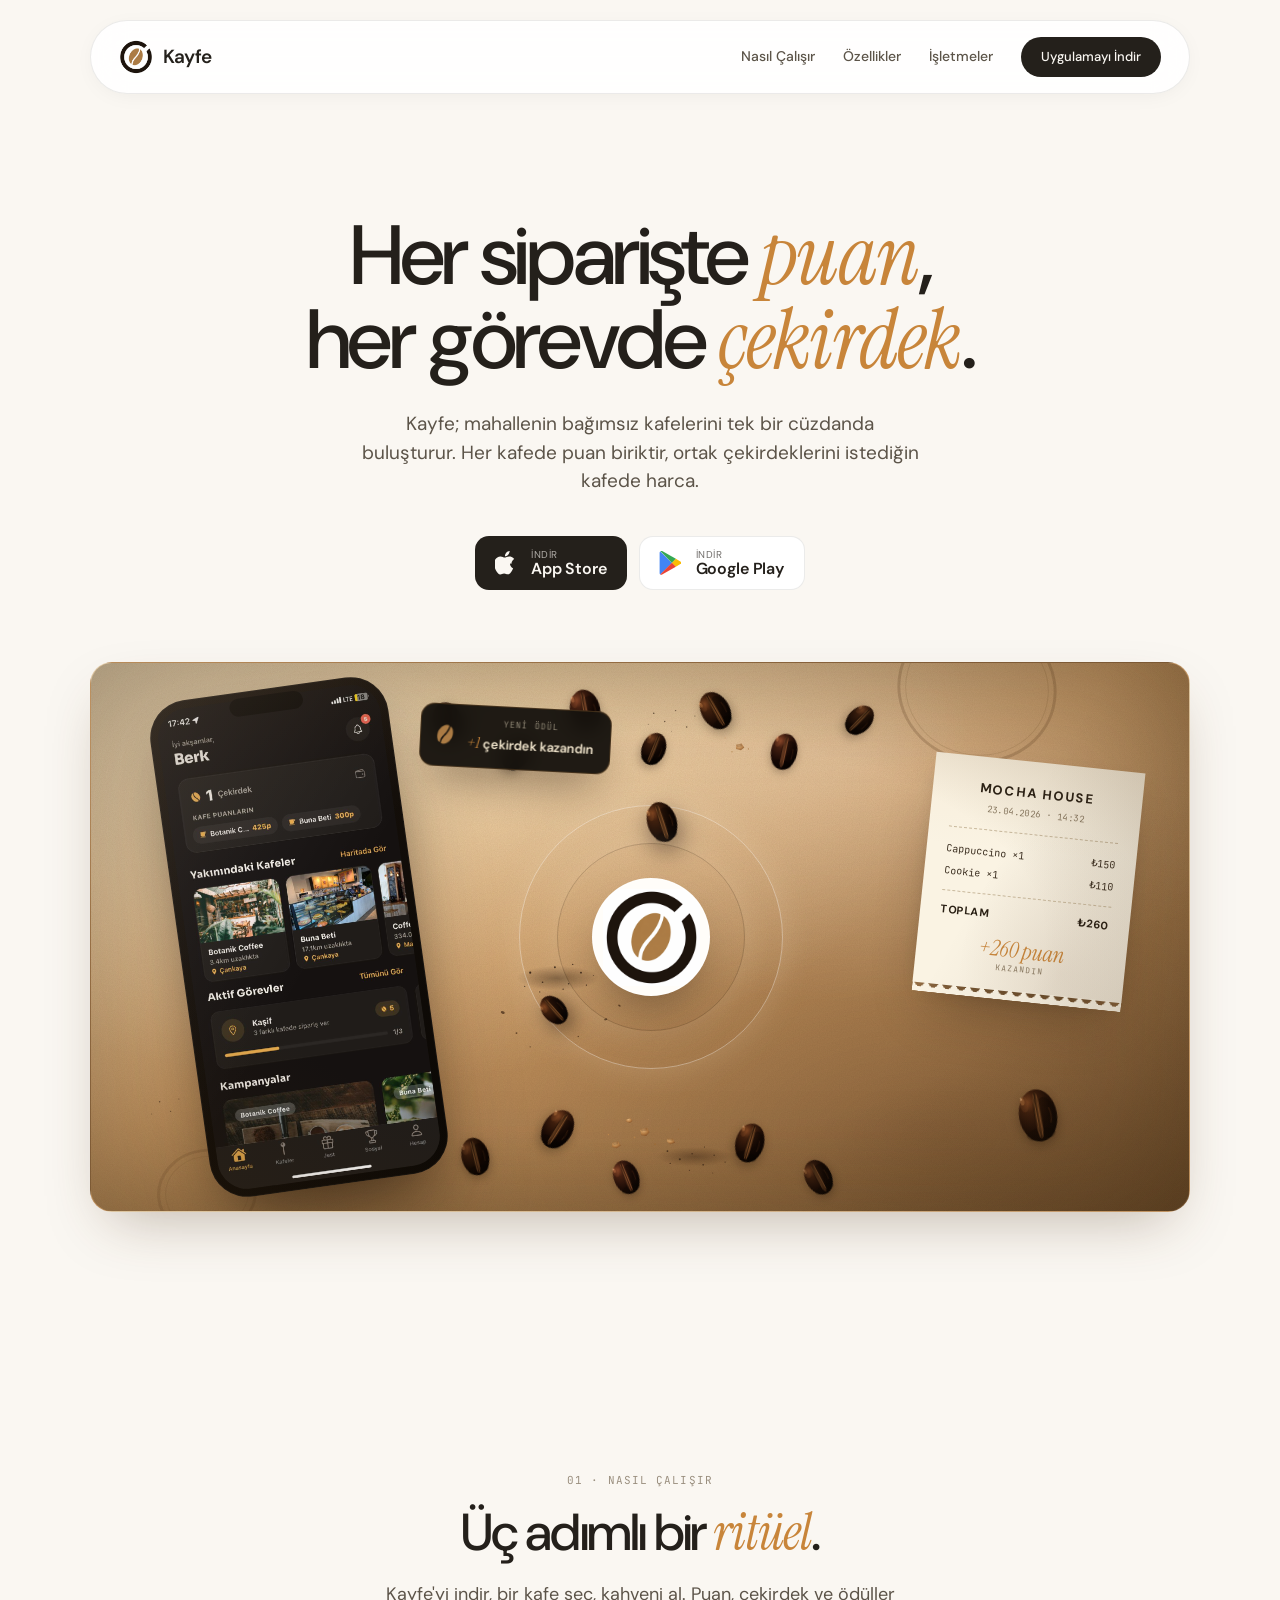
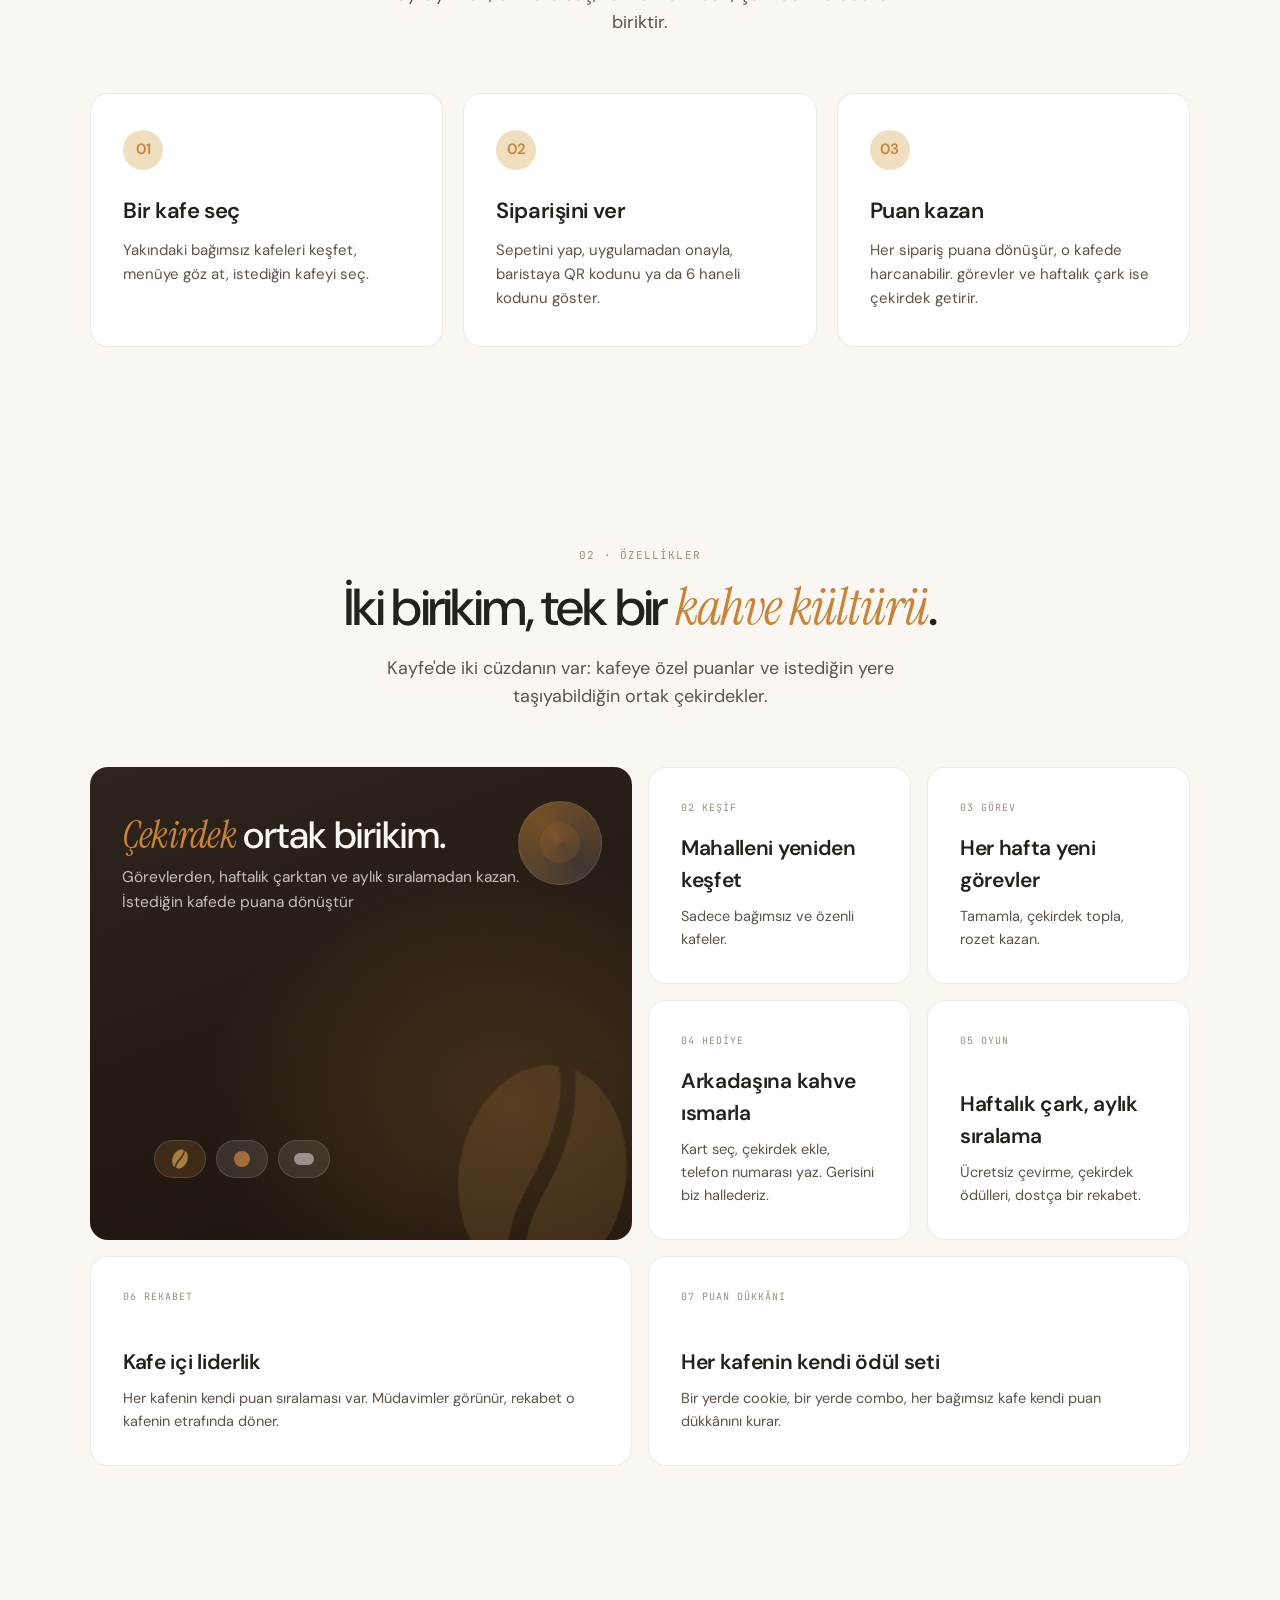
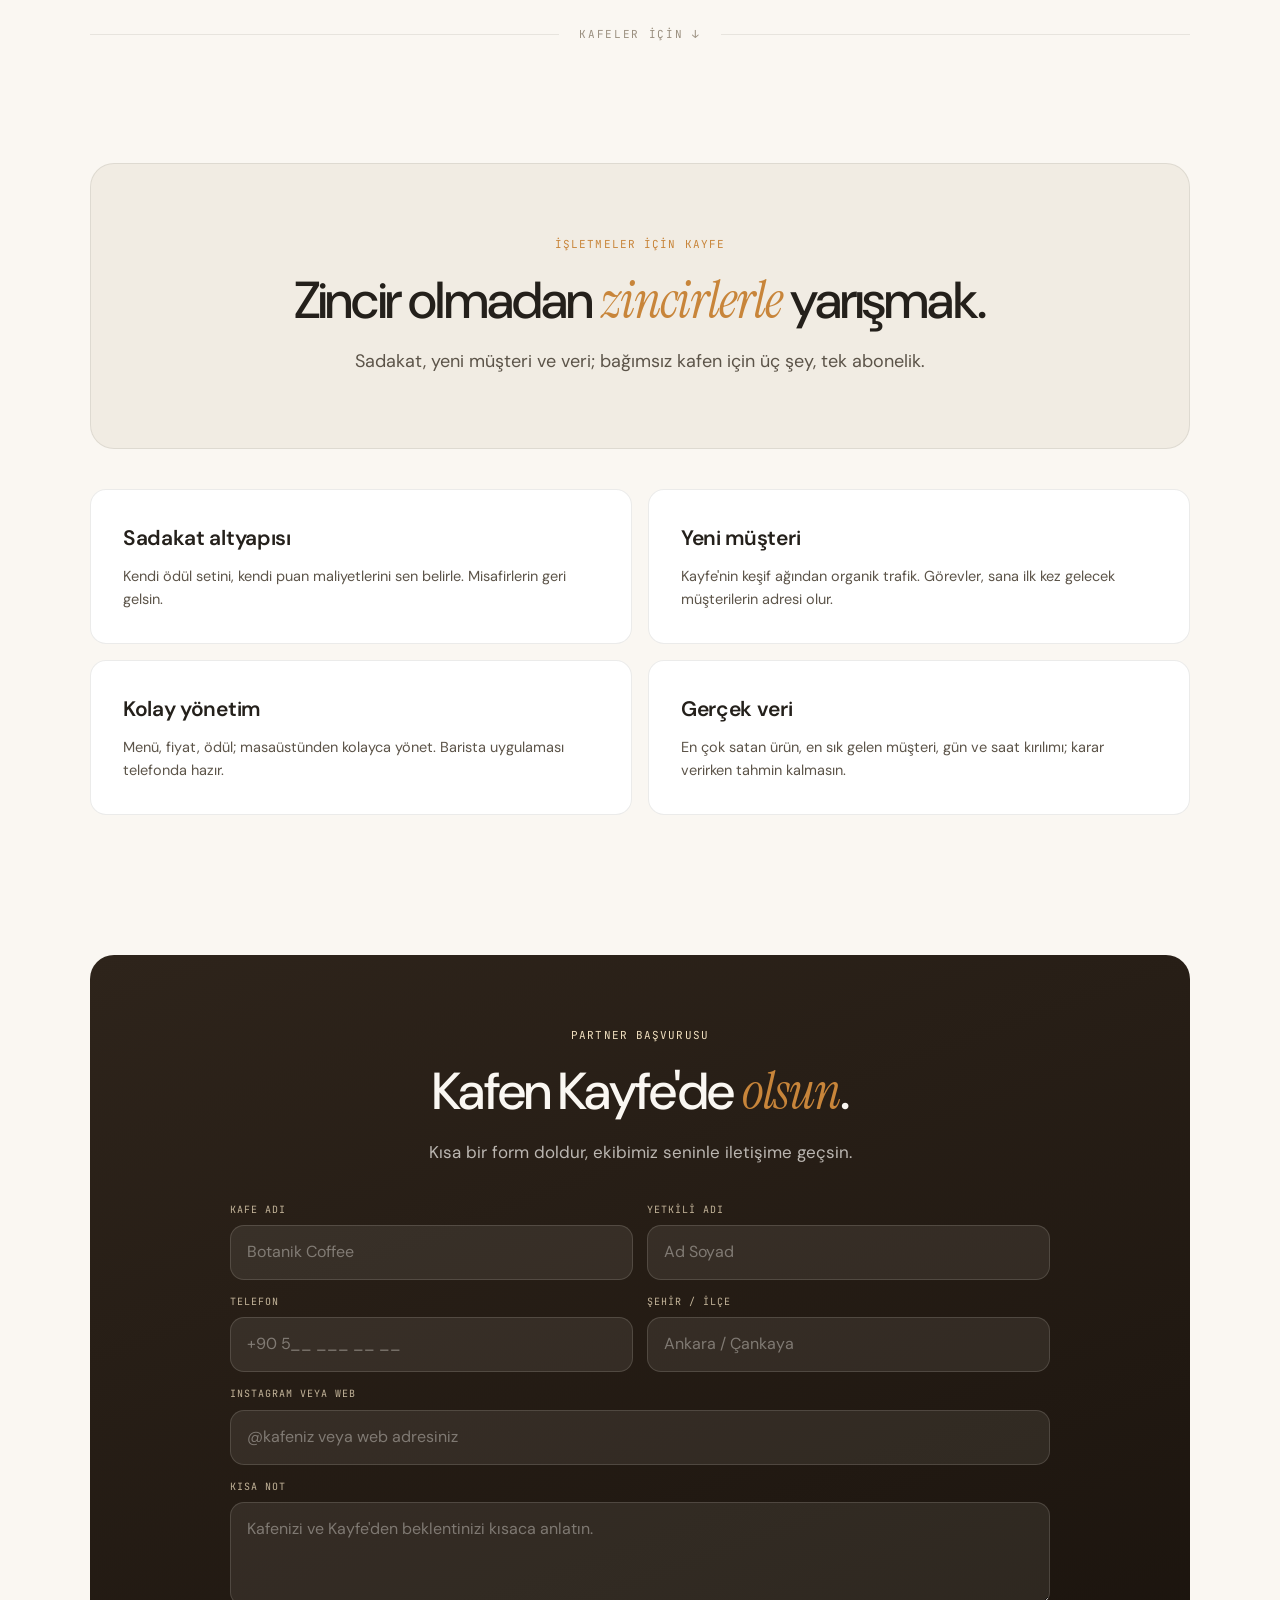
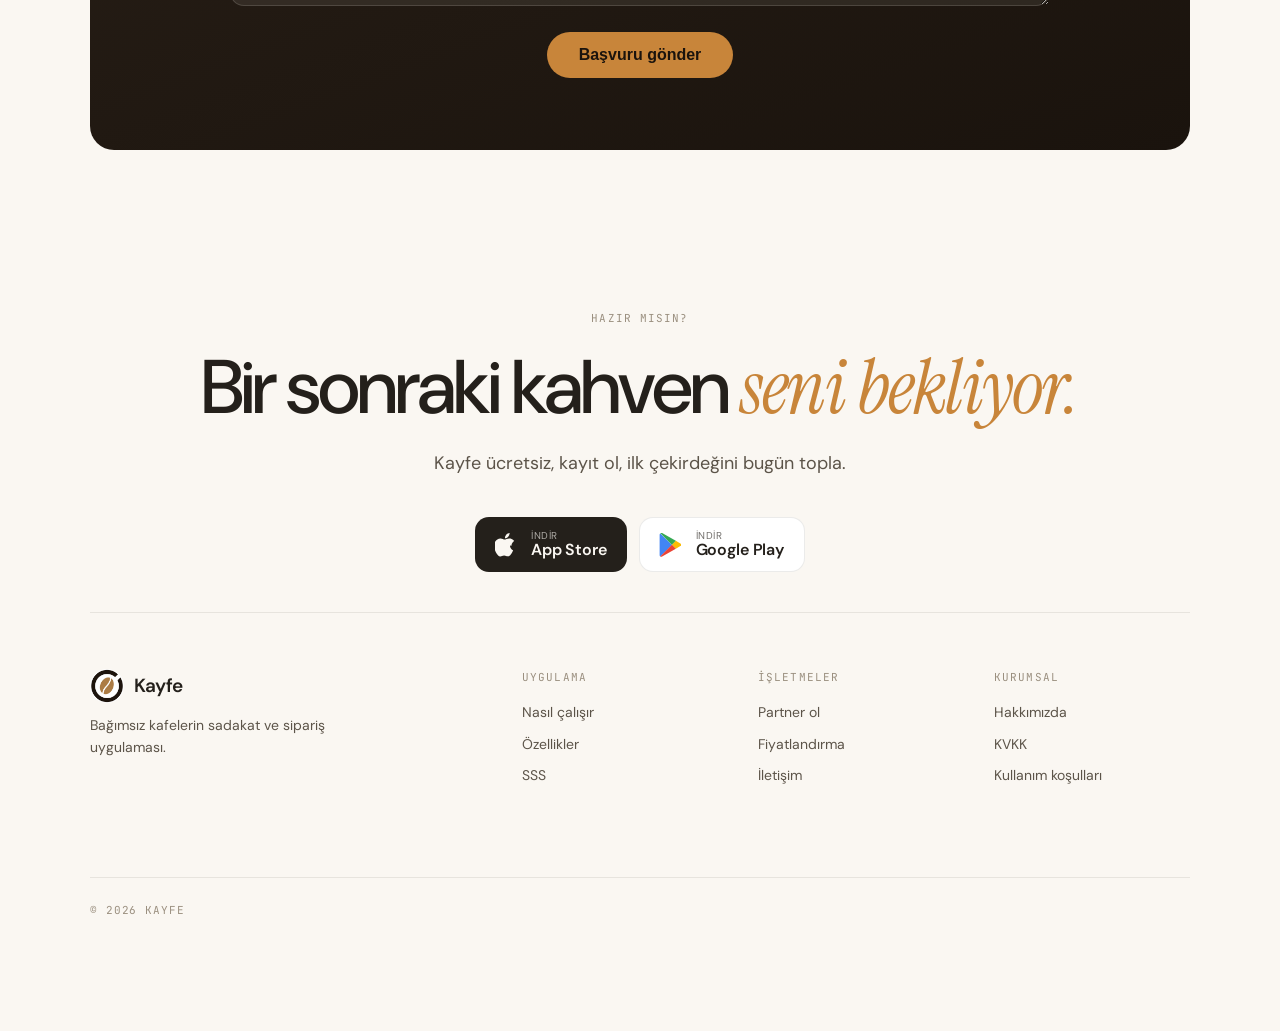
==== commit 736af444: "encoding fix" ====
--- a/index.html
+++ b/index.html
@@ -4,7 +4,7 @@
 <meta charset="utf-8"/>
 <title>Kayfe</title>
 <meta name="viewport" content="width=device-width,initial-scale=1"/>
-<meta name="description" content="Kayfe; mahallenin baÄŸÄ±msÄ±z kafelerini tek bir cÃ¼zdanda buluÅŸturur. Her kafede puan biriktir, ortak Ã§ekirdeklerini istediÄŸin kafede harca."/>
+<meta name="description" content="Kayfe; mahallenin bağımsız kafelerini tek bir cüzdanda buluşturur. Her kafede puan biriktir, ortak çekirdeklerini istediğin kafede harca."/>
 <link rel="icon" type="image/png" href="favicon.png">
 <link rel="apple-touch-icon" href="favicon.png">
 <link rel="preconnect" href="https://fonts.googleapis.com">
@@ -63,7 +63,7 @@
     padding: 20px 40px 80px;
   }
 
-  /* â”€â”€â”€ NAV â”€â”€â”€ */
+  /* ─── NAV ─── */
   .nav {
     display: flex;
     align-items: center;
@@ -125,7 +125,7 @@
   }
   .nav-cta:hover { opacity: 0.85; }
 
-  /* â”€â”€â”€ HERO â”€â”€â”€ */
+  /* ─── HERO ─── */
   .hero {
     text-align: center;
     padding: 60px 0 100px;
@@ -177,7 +177,7 @@
     flex-wrap: wrap;
   }
 
-  /* â”€â”€â”€ STORE BUTTONS â”€â”€â”€ */
+  /* ─── STORE BUTTONS ─── */
   .store-btn {
     display: flex;
     align-items: center;
@@ -223,7 +223,7 @@
     letter-spacing: -0.01em;
   }
 
-  /* â”€â”€â”€ HERO PREVIEW â”€â”€â”€ */
+  /* ─── HERO PREVIEW ─── */
   .hero-preview {
     margin-top: 72px;
     position: relative;
@@ -246,7 +246,7 @@
     }
   }
 
-  /* â”€â”€â”€ CAFE TABLE STAGE â”€â”€â”€ */
+  /* ─── CAFE TABLE STAGE ─── */
   .hp-stage {
     aspect-ratio: 16 / 8;
     border-radius: 22px;
@@ -307,7 +307,7 @@
     transform: rotate(-8deg) scaleY(0.88);
   }
 
-  /* Decorative SVG layer â€” beans + grounds */
+  /* Decorative SVG layer — beans + grounds */
   .hp-decor {
     position: absolute;
     inset: 0;
@@ -600,7 +600,7 @@
   }
 
 
-  /* â”€â”€â”€ SECTIONS â”€â”€â”€ */
+  /* ─── SECTIONS ─── */
   section { padding: 100px 0; }
 
   .section-head {
@@ -627,7 +627,7 @@
     margin: 20px auto 0;
   }
 
-  /* â”€â”€â”€ HOW IT WORKS â”€â”€â”€ */
+  /* ─── HOW IT WORKS ─── */
   .steps {
     display: grid;
     grid-template-columns: repeat(3, 1fr);
@@ -673,7 +673,7 @@
     line-height: 1.6;
   }
 
-  /* â”€â”€â”€ FEATURES BENTO â”€â”€â”€ */
+  /* ─── FEATURES BENTO ─── */
   .bento {
     display: grid;
     grid-template-columns: repeat(12, 1fr);
@@ -727,7 +727,7 @@
   .f-mid { grid-column: span 3; }
   .f-wide { grid-column: span 6; min-height: 170px; }
 
-  /* Hero feature â€” dark */
+  /* Hero feature — dark */
   .f-hero {
     background:
       radial-gradient(ellipse at 78% 72%, rgba(200,133,58,0.22), transparent 52%),
@@ -833,7 +833,7 @@
   .fh-decor .bean-b { filter: drop-shadow(0 8px 12px rgba(0,0,0,0.42)) brightness(0.88) saturate(0.95); }
   .fh-decor .bean-c { filter: drop-shadow(0 6px 10px rgba(0,0,0,0.4)) brightness(1.08) hue-rotate(-4deg); }
 
-  /* â”€â”€â”€ B2B SPLIT â”€â”€â”€ */
+  /* ─── B2B SPLIT ─── */
   .b2b-split {
     display: flex;
     align-items: center;
@@ -850,7 +850,7 @@
     white-space: nowrap;
   }
 
-  /* â”€â”€â”€ B2B HERO â”€â”€â”€ */
+  /* ─── B2B HERO ─── */
   .b2b-hero {
     background: var(--paper-2);
     border-radius: var(--radius-large);
@@ -876,7 +876,7 @@
     margin: 0 auto;
   }
 
-  /* â”€â”€â”€ B2B GRID â”€â”€â”€ */
+  /* ─── B2B GRID ─── */
   .b2b-grid {
     display: grid;
     grid-template-columns: 1fr 1fr;
@@ -909,7 +909,7 @@
     line-height: 1.6;
   }
 
-  /* â”€â”€â”€ PARTNER CTA â”€â”€â”€ */
+  /* ─── PARTNER CTA ─── */
   .partner-cta {
     background: linear-gradient(160deg, #2E241B 0%, #1A130D 100%);
     color: var(--paper);
@@ -1002,7 +1002,7 @@
   }
   .partner-submit:hover { opacity: 0.9; transform: translateY(-1px); }
 
-  /* â”€â”€â”€ DOWNLOAD CTA â”€â”€â”€ */
+  /* ─── DOWNLOAD CTA ─── */
   .download-cta {
     text-align: center;
     padding: 120px 0 40px;
@@ -1029,7 +1029,7 @@
     flex-wrap: wrap;
   }
 
-  /* â”€â”€â”€ FOOTER â”€â”€â”€ */
+  /* ─── FOOTER ─── */
   footer {
     border-top: 1px solid var(--line);
     padding: 56px 0 0;
@@ -1078,7 +1078,7 @@
     color: var(--muted);
   }
 
-  /* â”€â”€â”€ SCROLL FADE IN â”€â”€â”€ */
+  /* ─── SCROLL FADE IN ─── */
   .reveal {
     opacity: 0;
     transform: translateY(24px);
@@ -1090,7 +1090,7 @@
     transform: translateY(0);
   }
 
-  /* â”€â”€â”€ RESPONSIVE â”€â”€â”€ */
+  /* ─── RESPONSIVE ─── */
   @media (max-width: 900px) {
     .page { padding: 16px 24px 60px; }
 
@@ -1226,29 +1226,29 @@
 <div class="page">
 
   <!-- NAV -->
-  <nav class="nav" aria-label="Ana menÃ¼">
-    <a class="logo" href="#" aria-label="Kayfe ana sayfasÄ±">
+  <nav class="nav" aria-label="Ana menü">
+    <a class="logo" href="#" aria-label="Kayfe ana sayfası">
       <div class="logo-mark" aria-hidden="true"></div>
       Kayfe
     </a>
     <div class="nav-links">
-      <a href="#nasil">NasÄ±l Ã‡alÄ±ÅŸÄ±r</a>
-      <a href="#ozellikler">Ã–zellikler</a>
-      <a href="#isletmeler">Ä°ÅŸletmeler</a>
-      <a class="nav-cta" href="#indir">UygulamayÄ± Ä°ndir</a>
+      <a href="#nasil">Nasıl Çalışır</a>
+      <a href="#ozellikler">Özellikler</a>
+      <a href="#isletmeler">İşletmeler</a>
+      <a class="nav-cta" href="#indir">Uygulamayı İndir</a>
     </div>
   </nav>
 
   <!-- HERO -->
   <section class="hero" aria-labelledby="hero-heading">
     <h1 id="hero-heading">
-      Her sipariÅŸte <span class="serif-accent">puan</span>,<br>
-      her gÃ¶revde <span class="serif-accent">Ã§ekirdek</span>.
+      Her siparişte <span class="serif-accent">puan</span>,<br>
+      her görevde <span class="serif-accent">çekirdek</span>.
     </h1>
 
     <p class="hero-sub">
-      Kayfe; mahallenin baÄŸÄ±msÄ±z kafelerini tek bir cÃ¼zdanda buluÅŸturur.
-      Her kafede puan biriktir, ortak Ã§ekirdeklerini istediÄŸin kafede harca.
+      Kayfe; mahallenin bağımsız kafelerini tek bir cüzdanda buluşturur.
+      Her kafede puan biriktir, ortak çekirdeklerini istediğin kafede harca.
     </p>
 
     <div class="hero-ctas">
@@ -1282,7 +1282,7 @@
     </div>
 
     <div class="hero-preview" aria-hidden="true">
-      <div class="hp-stage" role="img" aria-label="Kayfe uygulama Ã¶nizlemesi â€” kafe masasÄ±">
+      <div class="hp-stage" role="img" aria-label="Kayfe uygulama önizlemesi — kafe masası">
         <div class="hp-ring hp-ring-1"></div>
         <div class="hp-ring hp-ring-2"></div>
         <div class="hp-hero-core">
@@ -1549,7 +1549,7 @@
           <div class="hp-phone-frame">
             <div class="hp-phone-notch"></div>
             <div class="hp-phone-screen">
-              <img class="hp-phone-img" src="WhatsApp%20Image%202026-04-24%20at%2017.42.36.jpeg" alt="Kayfe uygulama ana ekranÄ±">
+              <img class="hp-phone-img" src="WhatsApp%20Image%202026-04-24%20at%2017.42.36.jpeg" alt="Kayfe uygulama ana ekranı">
             </div>
           </div>
         </div>
@@ -1557,14 +1557,14 @@
         <div class="hp-receipt">
           <div class="hp-receipt-inner">
             <div class="hp-receipt-brand">MOCHA HOUSE</div>
-            <div class="hp-receipt-date">23.04.2026 Â· 14:32</div>
-            <div class="hp-receipt-line"><span>Cappuccino Ã—1</span><span>â‚º150</span></div>
-            <div class="hp-receipt-line"><span>Cookie Ã—1</span><span>â‚º110</span></div>
+            <div class="hp-receipt-date">23.04.2026 · 14:32</div>
+            <div class="hp-receipt-line"><span>Cappuccino ×1</span><span>₺150</span></div>
+            <div class="hp-receipt-line"><span>Cookie ×1</span><span>₺110</span></div>
             <div class="hp-receipt-divider"></div>
-            <div class="hp-receipt-total"><span>TOPLAM</span><span>â‚º260</span></div>
+            <div class="hp-receipt-total"><span>TOPLAM</span><span>₺260</span></div>
             <div class="hp-receipt-reward">
               +260 puan
-              <small>kazandÄ±n</small>
+              <small>kazandın</small>
             </div>
           </div>
         </div>
@@ -1572,8 +1572,8 @@
         <div class="hp-notif">
           <div class="hp-notif-icon"></div>
           <div>
-            <div class="hp-notif-text-small">yeni Ã¶dÃ¼l</div>
-            <div class="hp-notif-text-big"><span class="accent">+1</span> Ã§ekirdek kazandÄ±n</div>
+            <div class="hp-notif-text-small">yeni ödül</div>
+            <div class="hp-notif-text-big"><span class="accent">+1</span> çekirdek kazandın</div>
           </div>
         </div>
       </div>
@@ -1583,25 +1583,25 @@
   <!-- HOW IT WORKS -->
   <section id="nasil" style="padding-top: 160px;" aria-labelledby="nasil-heading">
     <div class="section-head reveal">
-      <span class="mono">01 Â· NasÄ±l Ã‡alÄ±ÅŸÄ±r</span>
-      <h2 id="nasil-heading">ÃœÃ§ adÄ±mlÄ± bir <span class="serif-accent">ritÃ¼el</span>.</h2>
-      <p class="lede">Kayfe'yi indir, bir kafe seÃ§, kahveni al. Puan, Ã§ekirdek ve Ã¶dÃ¼ller biriktir.</p>
+      <span class="mono">01 · Nasıl Çalışır</span>
+      <h2 id="nasil-heading">Üç adımlı bir <span class="serif-accent">ritüel</span>.</h2>
+      <p class="lede">Kayfe'yi indir, bir kafe seç, kahveni al. Puan, çekirdek ve ödüller biriktir.</p>
     </div>
     <div class="steps">
       <div class="step reveal">
         <div class="num-circle" aria-hidden="true">01</div>
-        <h3>Bir kafe seÃ§</h3>
-        <p>YakÄ±ndaki baÄŸÄ±msÄ±z kafeleri keÅŸfet, menÃ¼ye gÃ¶z at, istediÄŸin kafeyi seÃ§.</p>
+        <h3>Bir kafe seç</h3>
+        <p>Yakındaki bağımsız kafeleri keşfet, menüye göz at, istediğin kafeyi seç.</p>
       </div>
       <div class="step reveal" style="transition-delay:0.1s">
         <div class="num-circle" aria-hidden="true">02</div>
-        <h3>SipariÅŸini ver</h3>
-        <p>Sepetini yap, uygulamadan onayla, baristaya QR kodunu ya da 6 haneli kodunu gÃ¶ster.</p>
+        <h3>Siparişini ver</h3>
+        <p>Sepetini yap, uygulamadan onayla, baristaya QR kodunu ya da 6 haneli kodunu göster.</p>
       </div>
       <div class="step reveal" style="transition-delay:0.2s">
         <div class="num-circle" aria-hidden="true">03</div>
         <h3>Puan kazan</h3>
-        <p>Her sipariÅŸ puana dÃ¶nÃ¼ÅŸÃ¼r, o kafede harcanabilir. gÃ¶revler ve haftalÄ±k Ã§ark ise Ã§ekirdek getirir.</p>
+        <p>Her sipariş puana dönüşür, o kafede harcanabilir. görevler ve haftalık çark ise çekirdek getirir.</p>
       </div>
     </div>
   </section>
@@ -1609,16 +1609,16 @@
   <!-- FEATURES -->
   <section id="ozellikler" aria-labelledby="ozellikler-heading">
     <div class="section-head reveal">
-      <span class="mono">02 Â· Ã–zellikler</span>
-      <h2 id="ozellikler-heading">Ä°ki birikim, tek bir <span class="serif-accent">kahve kÃ¼ltÃ¼rÃ¼</span>.</h2>
-      <p class="lede">Kayfe'de iki cÃ¼zdanÄ±n var: kafeye Ã¶zel puanlar ve istediÄŸin yere taÅŸÄ±yabildiÄŸin ortak Ã§ekirdekler.</p>
+      <span class="mono">02 · Özellikler</span>
+      <h2 id="ozellikler-heading">İki birikim, tek bir <span class="serif-accent">kahve kültürü</span>.</h2>
+      <p class="lede">Kayfe'de iki cüzdanın var: kafeye özel puanlar ve istediğin yere taşıyabildiğin ortak çekirdekler.</p>
     </div>
 
     <div class="bento reveal">
       <div class="feat f-hero">
         <div>
-          <h3><span class="serif-accent">Ã‡ekirdek</span> ortak birikim.</h3>
-          <p>GÃ¶revlerden, haftalÄ±k Ã§arktan ve aylÄ±k sÄ±ralamadan kazan. Ä°stediÄŸin kafede puana dÃ¶nÃ¼ÅŸtÃ¼r</p>
+          <h3><span class="serif-accent">Çekirdek</span> ortak birikim.</h3>
+          <p>Görevlerden, haftalık çarktan ve aylık sıralamadan kazan. İstediğin kafede puana dönüştür</p>
         </div>
         <div class="f-hero-visual" aria-hidden="true">
           <span class="f-hero-chip bean"></span>
@@ -1628,50 +1628,50 @@
       </div>
 
       <div class="feat f-small">
-        <span class="ftag">02 keÅŸif</span>
+        <span class="ftag">02 keşif</span>
         <div>
-          <h3>Mahalleni yeniden keÅŸfet</h3>
-          <p>Sadece baÄŸÄ±msÄ±z ve Ã¶zenli kafeler.</p>
+          <h3>Mahalleni yeniden keşfet</h3>
+          <p>Sadece bağımsız ve özenli kafeler.</p>
         </div>
       </div>
 
       <div class="feat f-small">
-        <span class="ftag">03 gÃ¶rev</span>
+        <span class="ftag">03 görev</span>
         <div>
-          <h3>Her hafta yeni gÃ¶revler</h3>
-          <p>Tamamla, Ã§ekirdek topla, rozet kazan.</p>
+          <h3>Her hafta yeni görevler</h3>
+          <p>Tamamla, çekirdek topla, rozet kazan.</p>
         </div>
       </div>
 
       <div class="feat f-mid">
         <span class="ftag">04 hediye</span>
         <div>
-          <h3>ArkadaÅŸÄ±na kahve Ä±smarla</h3>
-          <p>Kart seÃ§, Ã§ekirdek ekle, telefon numarasÄ± yaz. Gerisini biz hallederiz.</p>
+          <h3>Arkadaşına kahve ısmarla</h3>
+          <p>Kart seç, çekirdek ekle, telefon numarası yaz. Gerisini biz hallederiz.</p>
         </div>
       </div>
 
       <div class="feat f-mid">
         <span class="ftag">05 oyun</span>
         <div>
-          <h3>HaftalÄ±k Ã§ark, aylÄ±k sÄ±ralama</h3>
-          <p>Ãœcretsiz Ã§evirme, Ã§ekirdek Ã¶dÃ¼lleri, dostÃ§a bir rekabet.</p>
+          <h3>Haftalık çark, aylık sıralama</h3>
+          <p>Ücretsiz çevirme, çekirdek ödülleri, dostça bir rekabet.</p>
         </div>
       </div>
 
       <div class="feat f-wide">
         <span class="ftag">06 rekabet</span>
         <div>
-          <h3>Kafe iÃ§i liderlik</h3>
-          <p>Her kafenin kendi puan sÄ±ralamasÄ± var. MÃ¼davimler gÃ¶rÃ¼nÃ¼r, rekabet o kafenin etrafÄ±nda dÃ¶ner.</p>
+          <h3>Kafe içi liderlik</h3>
+          <p>Her kafenin kendi puan sıralaması var. Müdavimler görünür, rekabet o kafenin etrafında döner.</p>
         </div>
       </div>
 
       <div class="feat f-wide">
-        <span class="ftag">07 puan dÃ¼kkÃ¢nÄ±</span>
+        <span class="ftag">07 puan dükkânı</span>
         <div>
-          <h3>Her kafenin kendi Ã¶dÃ¼l seti</h3>
-          <p>Bir yerde cookie, bir yerde combo, her baÄŸÄ±msÄ±z kafe kendi puan dÃ¼kkÃ¢nÄ±nÄ± kurar.</p>
+          <h3>Her kafenin kendi ödül seti</h3>
+          <p>Bir yerde cookie, bir yerde combo, her bağımsız kafe kendi puan dükkânını kurar.</p>
         </div>
       </div>
 
@@ -1681,33 +1681,33 @@
   <!-- B2B SPLIT -->
   <div class="b2b-split" id="isletmeler" aria-hidden="true">
     <div class="line"></div>
-    <div class="label">Kafeler iÃ§in â†“</div>
+    <div class="label">Kafeler için ↓</div>
     <div class="line"></div>
   </div>
 
   <section style="padding-top: 40px;" aria-labelledby="b2b-heading">
     <div class="b2b-hero reveal">
-      <span class="mono">Ä°ÅŸletmeler iÃ§in Kayfe</span>
-      <h2 id="b2b-heading">Zincir olmadan <span class="serif-accent">zincirlerle</span> yarÄ±ÅŸmak.</h2>
-      <p class="lede">Sadakat, yeni mÃ¼ÅŸteri ve veri; baÄŸÄ±msÄ±z kafen iÃ§in Ã¼Ã§ ÅŸey, tek abonelik.</p>
+      <span class="mono">İşletmeler için Kayfe</span>
+      <h2 id="b2b-heading">Zincir olmadan <span class="serif-accent">zincirlerle</span> yarışmak.</h2>
+      <p class="lede">Sadakat, yeni müşteri ve veri; bağımsız kafen için üç şey, tek abonelik.</p>
     </div>
 
     <div class="b2b-grid reveal">
       <div class="b2b-card">
-        <h3>Sadakat altyapÄ±sÄ±</h3>
-        <p>Kendi Ã¶dÃ¼l setini, kendi puan maliyetlerini sen belirle. Misafirlerin geri gelsin.</p>
+        <h3>Sadakat altyapısı</h3>
+        <p>Kendi ödül setini, kendi puan maliyetlerini sen belirle. Misafirlerin geri gelsin.</p>
       </div>
       <div class="b2b-card">
-        <h3>Yeni mÃ¼ÅŸteri</h3>
-        <p>Kayfe'nin keÅŸif aÄŸÄ±ndan organik trafik. GÃ¶revler, sana ilk kez gelecek mÃ¼ÅŸterilerin adresi olur.</p>
+        <h3>Yeni müşteri</h3>
+        <p>Kayfe'nin keşif ağından organik trafik. Görevler, sana ilk kez gelecek müşterilerin adresi olur.</p>
       </div>
       <div class="b2b-card">
-        <h3>Kolay yÃ¶netim</h3>
-        <p>MenÃ¼, fiyat, Ã¶dÃ¼l; masaÃ¼stÃ¼nden kolayca yÃ¶net. Barista uygulamasÄ± telefonda hazÄ±r.</p>
+        <h3>Kolay yönetim</h3>
+        <p>Menü, fiyat, ödül; masaüstünden kolayca yönet. Barista uygulaması telefonda hazır.</p>
       </div>
       <div class="b2b-card">
-        <h3>GerÃ§ek veri</h3>
-        <p>En Ã§ok satan Ã¼rÃ¼n, en sÄ±k gelen mÃ¼ÅŸteri, gÃ¼n ve saat kÄ±rÄ±lÄ±mÄ±; karar verirken tahmin kalmasÄ±n.</p>
+        <h3>Gerçek veri</h3>
+        <p>En çok satan ürün, en sık gelen müşteri, gün ve saat kırılımı; karar verirken tahmin kalmasın.</p>
       </div>
     </div>
   </section>
@@ -1715,17 +1715,17 @@
   <!-- PARTNER CTA -->
   <div class="partner-cta reveal" role="region" aria-labelledby="partner-heading">
     <div class="partner-cta-head">
-      <span class="mono">Partner baÅŸvurusu</span>
+      <span class="mono">Partner başvurusu</span>
       <h2 id="partner-heading">Kafen Kayfe'de <span class="serif-accent">olsun</span>.</h2>
-      <p>KÄ±sa bir form doldur, ekibimiz seninle iletiÅŸime geÃ§sin.</p>
+      <p>Kısa bir form doldur, ekibimiz seninle iletişime geçsin.</p>
     </div>
-    <form class="partner-form" aria-label="Partner baÅŸvuru formu">
+    <form class="partner-form" aria-label="Partner başvuru formu">
       <div class="partner-field">
-        <label for="cafe-name">Kafe adÄ±</label>
+        <label for="cafe-name">Kafe adı</label>
         <input id="cafe-name" name="cafe-name" type="text" placeholder="Botanik Coffee">
       </div>
       <div class="partner-field">
-        <label for="contact-name">Yetkili adÄ±</label>
+        <label for="contact-name">Yetkili adı</label>
         <input id="contact-name" name="contact-name" type="text" placeholder="Ad Soyad">
       </div>
       <div class="partner-field">
@@ -1733,26 +1733,26 @@
         <input id="phone" name="phone" type="tel" placeholder="+90 5__ ___ __ __">
       </div>
       <div class="partner-field">
-        <label for="location">Åehir / ilÃ§e</label>
-        <input id="location" name="location" type="text" placeholder="Ankara / Ã‡ankaya">
+        <label for="location">Şehir / ilçe</label>
+        <input id="location" name="location" type="text" placeholder="Ankara / Çankaya">
       </div>
       <div class="partner-field full">
         <label for="social">Instagram veya web</label>
         <input id="social" name="social" type="text" placeholder="@kafeniz veya web adresiniz">
       </div>
       <div class="partner-field full">
-        <label for="note">KÄ±sa not</label>
-        <textarea id="note" name="note" placeholder="Kafenizi ve Kayfe'den beklentinizi kÄ±saca anlatÄ±n."></textarea>
-      </div>
-      <button class="partner-submit" type="button">BaÅŸvuru gÃ¶nder</button>
+        <label for="note">Kısa not</label>
+        <textarea id="note" name="note" placeholder="Kafenizi ve Kayfe'den beklentinizi kısaca anlatın."></textarea>
+      </div>
+      <button class="partner-submit" type="button">Başvuru gönder</button>
     </form>
   </div>
 
   <!-- DOWNLOAD -->
   <section class="download-cta" id="indir" aria-labelledby="indir-heading">
-    <span class="mono">HazÄ±r mÄ±sÄ±n?</span>
+    <span class="mono">Hazır mısın?</span>
     <h2 id="indir-heading">Bir sonraki kahven <span class="serif-accent">seni bekliyor.</span></h2>
-    <p>Kayfe Ã¼cretsiz, kayÄ±t ol, ilk Ã§ekirdeÄŸini bugÃ¼n topla.</p>
+    <p>Kayfe ücretsiz, kayıt ol, ilk çekirdeğini bugün topla.</p>
     <div class="stores">
       <a class="store-btn" href="#" aria-label="App Store'dan indir">
         <span class="ico" aria-hidden="true">
@@ -1785,38 +1785,38 @@
   <!-- FOOTER -->
   <footer>
     <div>
-      <a class="logo" href="#" aria-label="Kayfe ana sayfasÄ±">
+      <a class="logo" href="#" aria-label="Kayfe ana sayfası">
         <div class="logo-mark" aria-hidden="true"></div>
         Kayfe
       </a>
-      <p class="brand-blurb">BaÄŸÄ±msÄ±z kafelerin sadakat ve sipariÅŸ uygulamasÄ±.</p>
+      <p class="brand-blurb">Bağımsız kafelerin sadakat ve sipariş uygulaması.</p>
     </div>
     <div>
       <h4>Uygulama</h4>
       <ul>
-        <li><a href="#nasil">NasÄ±l Ã§alÄ±ÅŸÄ±r</a></li>
-        <li><a href="#ozellikler">Ã–zellikler</a></li>
+        <li><a href="#nasil">Nasıl çalışır</a></li>
+        <li><a href="#ozellikler">Özellikler</a></li>
         <li><a href="#">SSS</a></li>
       </ul>
     </div>
     <div>
-      <h4>Ä°ÅŸletmeler</h4>
+      <h4>İşletmeler</h4>
       <ul>
         <li><a href="#">Partner ol</a></li>
-        <li><a href="#">FiyatlandÄ±rma</a></li>
-        <li><a href="#">Ä°letiÅŸim</a></li>
+        <li><a href="#">Fiyatlandırma</a></li>
+        <li><a href="#">İletişim</a></li>
       </ul>
     </div>
     <div>
       <h4>Kurumsal</h4>
       <ul>
-        <li><a href="#">HakkÄ±mÄ±zda</a></li>
+        <li><a href="#">Hakkımızda</a></li>
         <li><a href="#">KVKK</a></li>
-        <li><a href="#">KullanÄ±m koÅŸullarÄ±</a></li>
+        <li><a href="#">Kullanım koşulları</a></li>
       </ul>
     </div>
     <div class="foot-note">
-      <span>Â© 2026 Kayfe</span>
+      <span>© 2026 Kayfe</span>
     </div>
   </footer>
 
